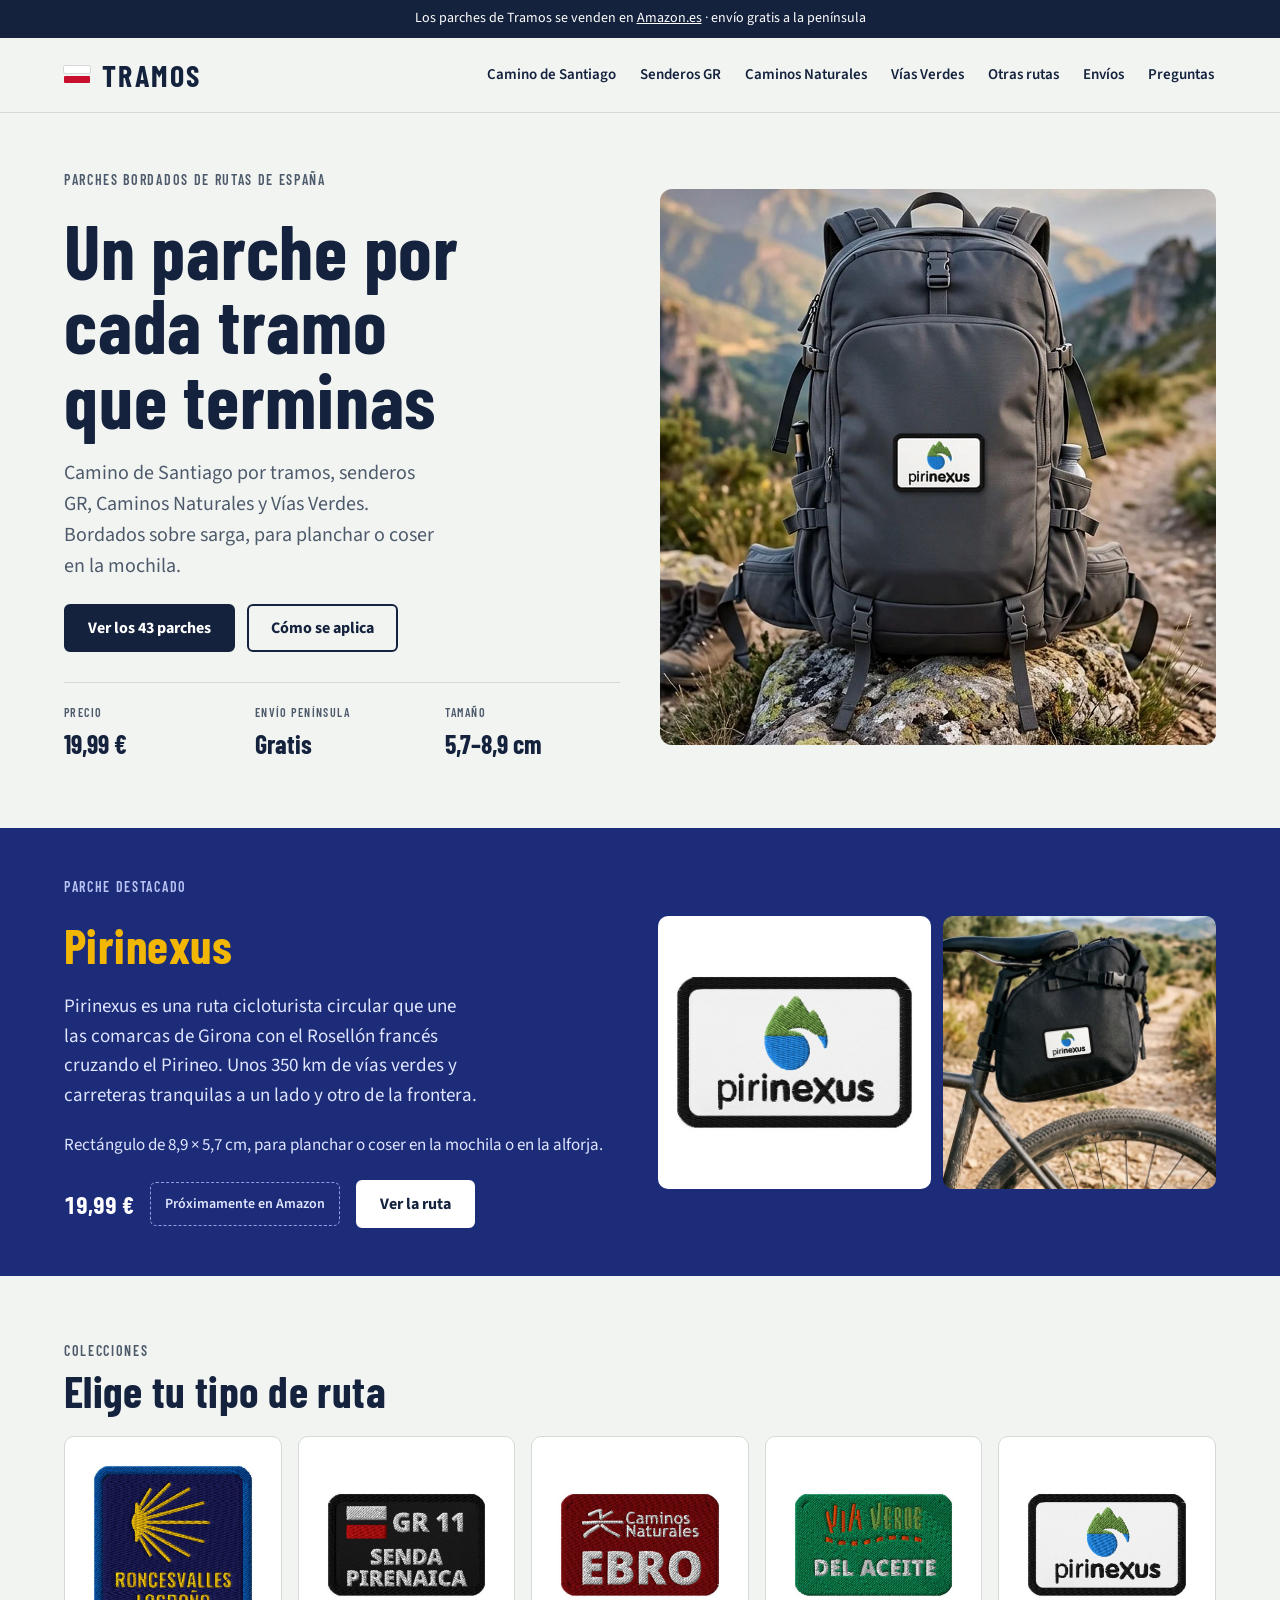
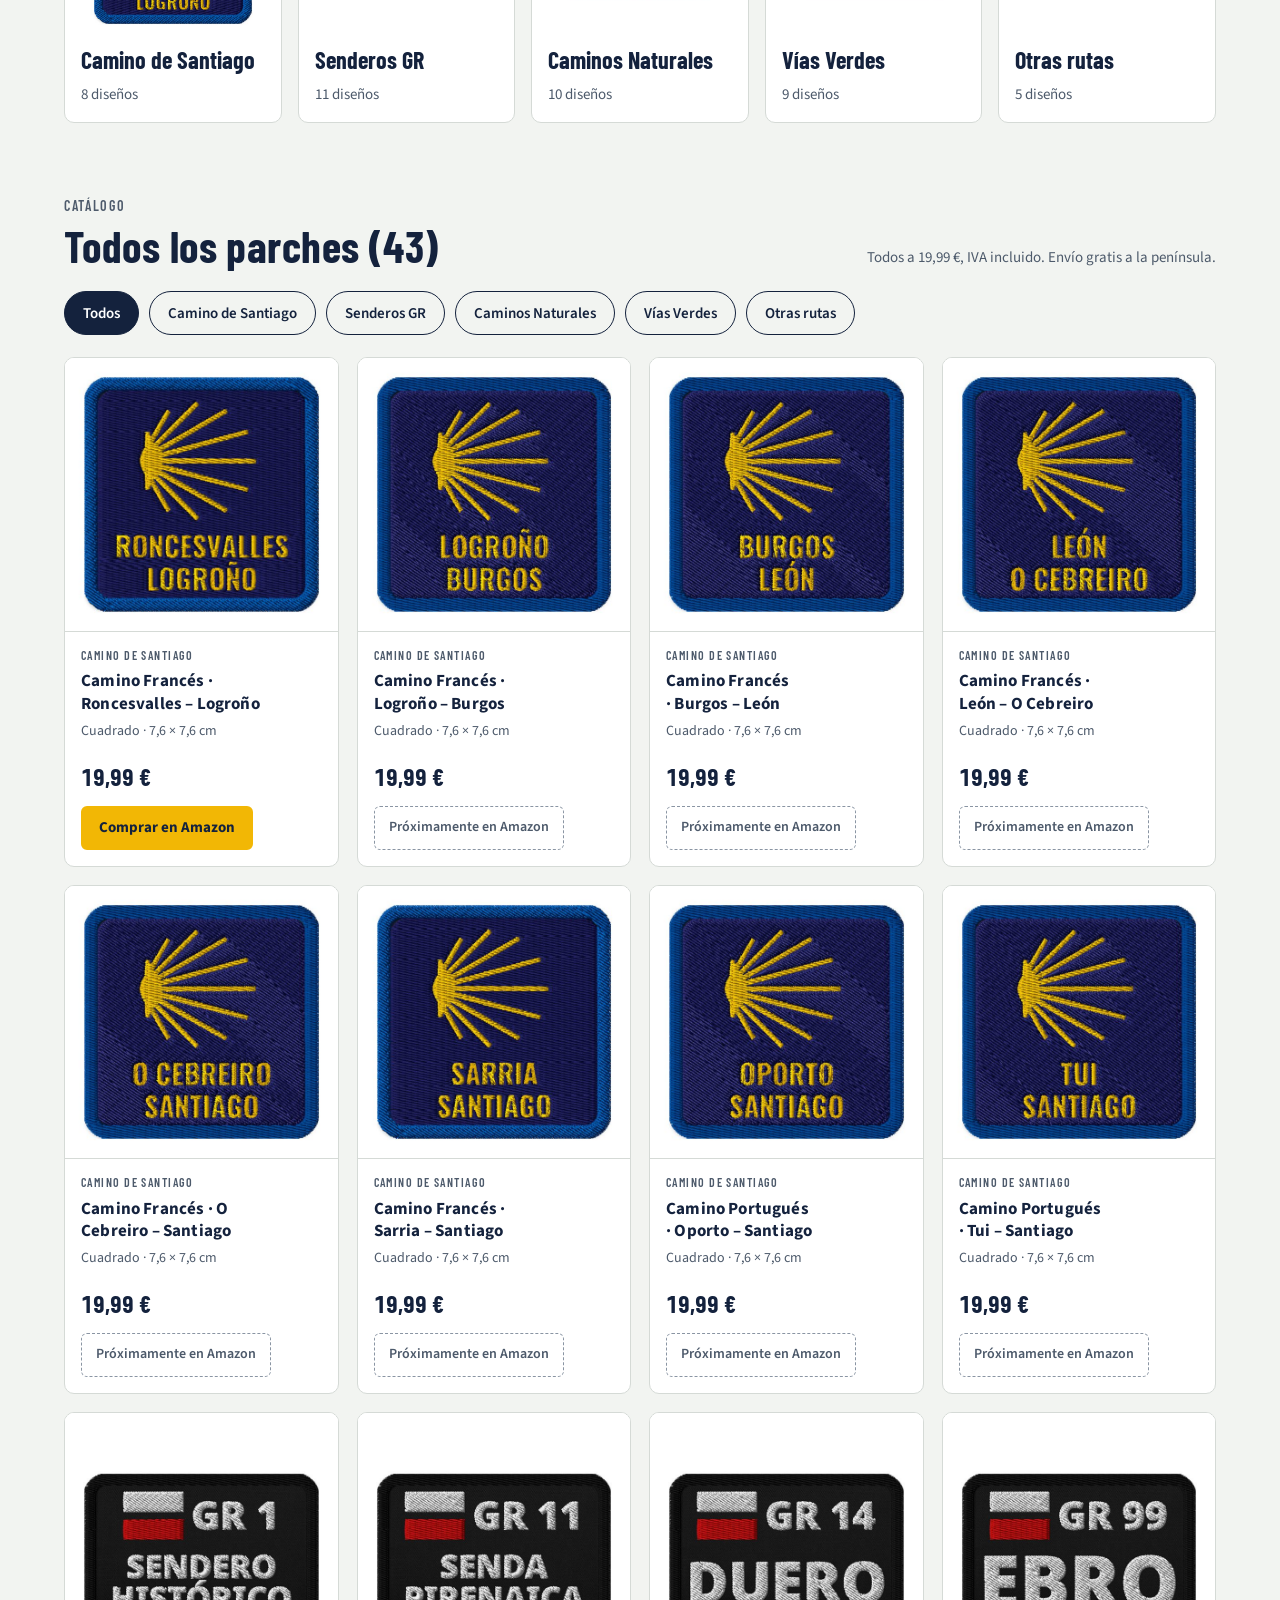
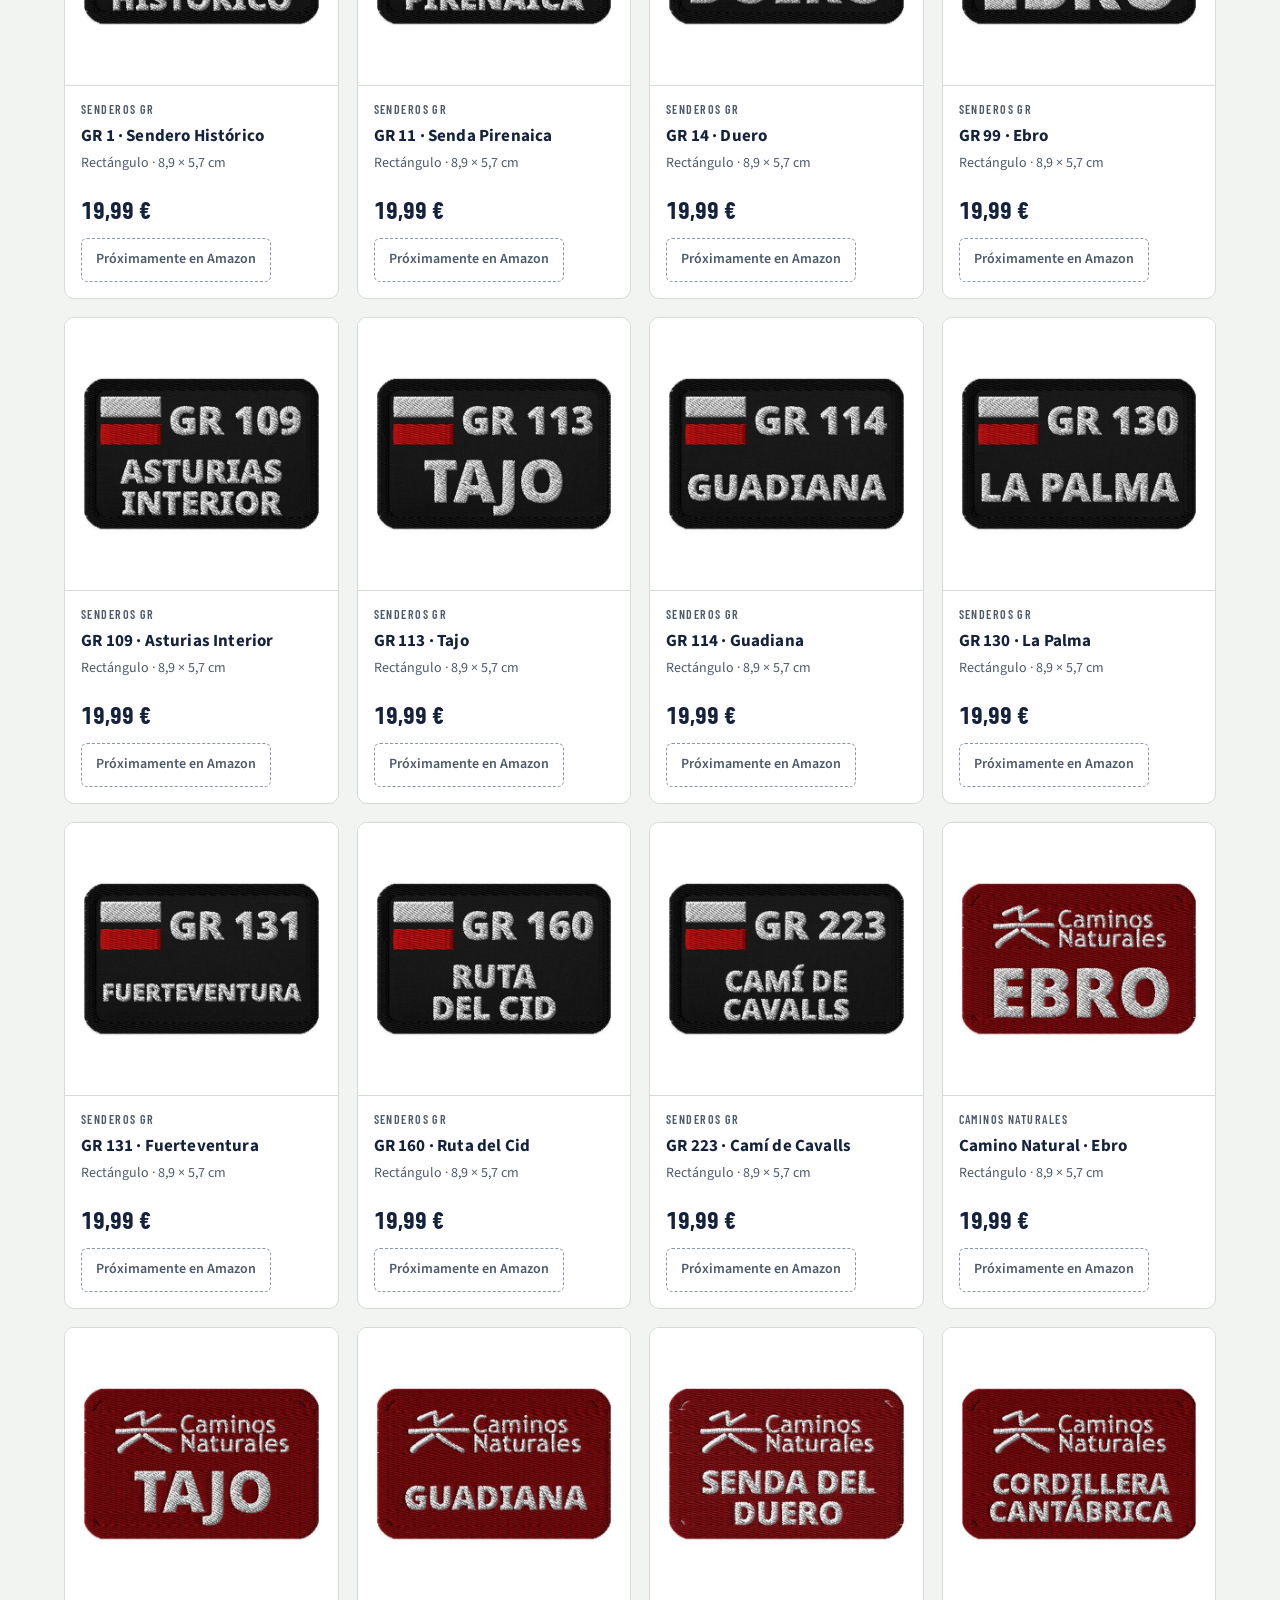
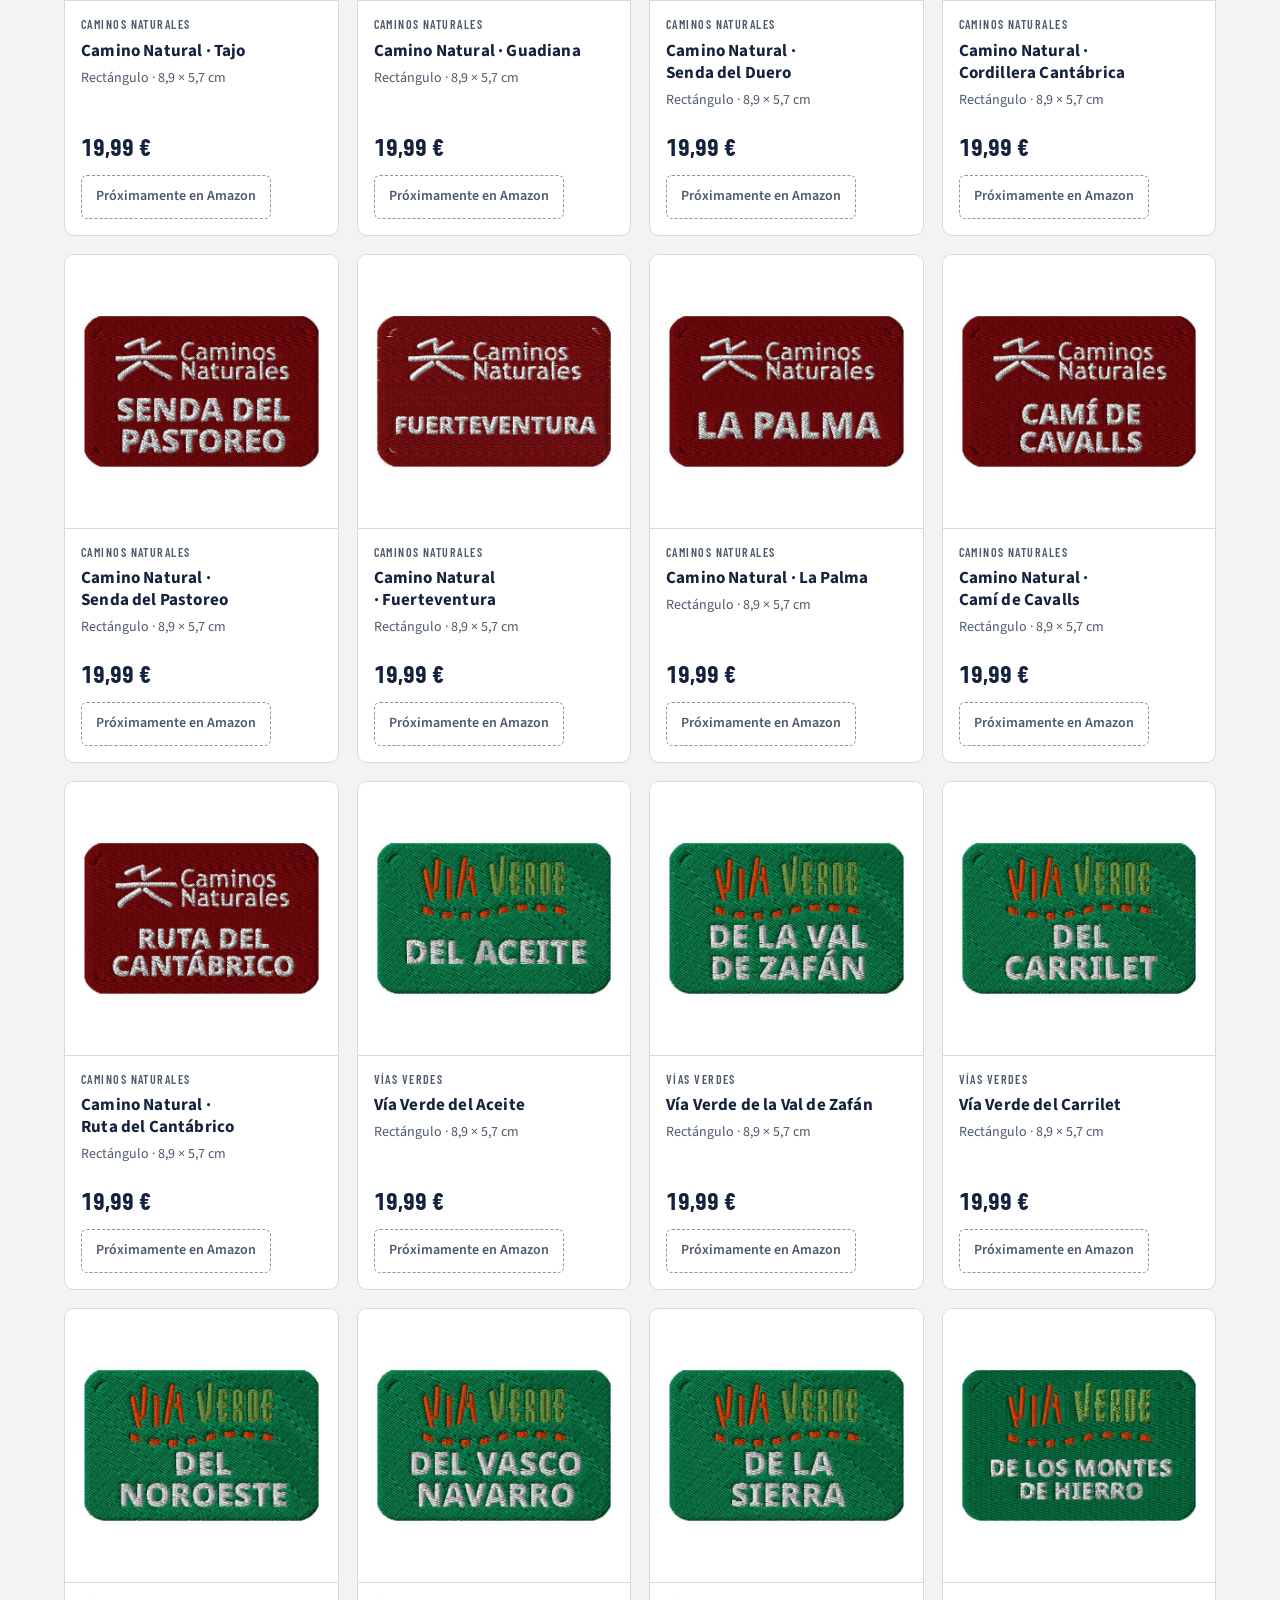
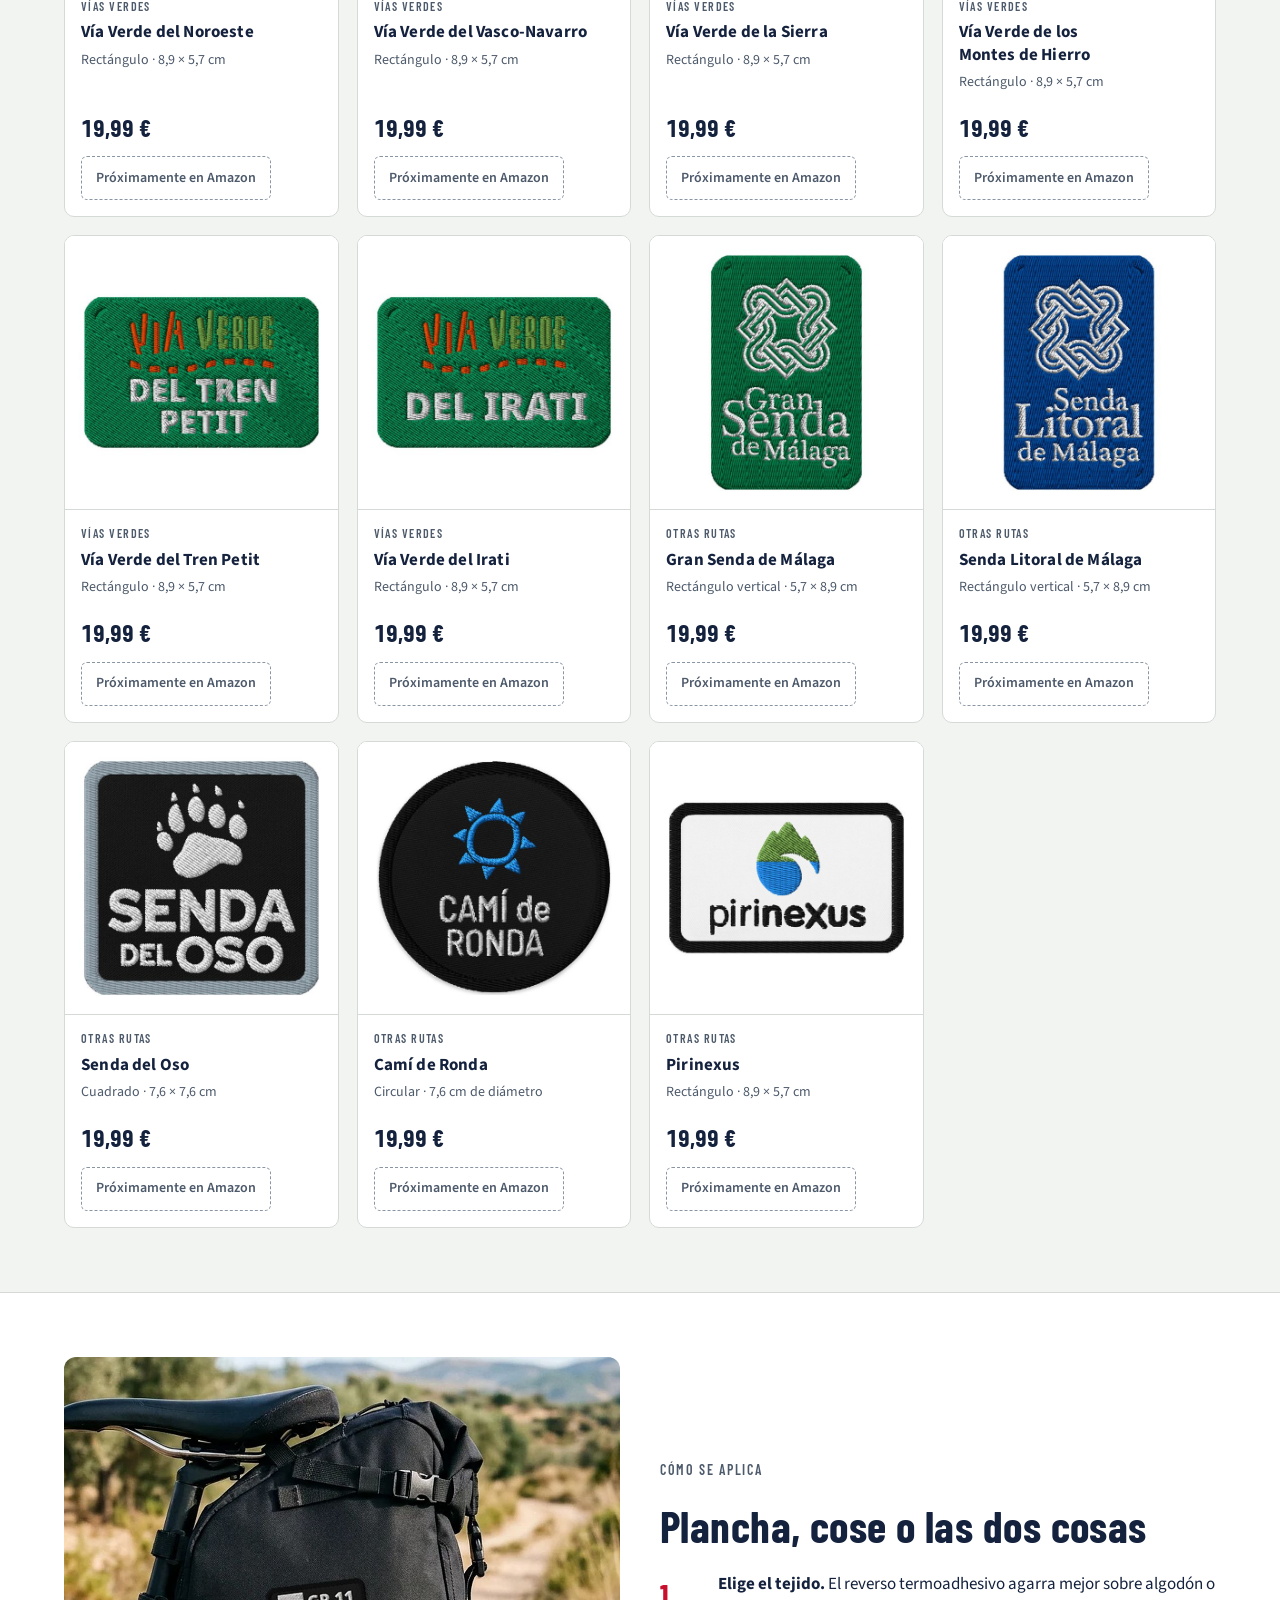
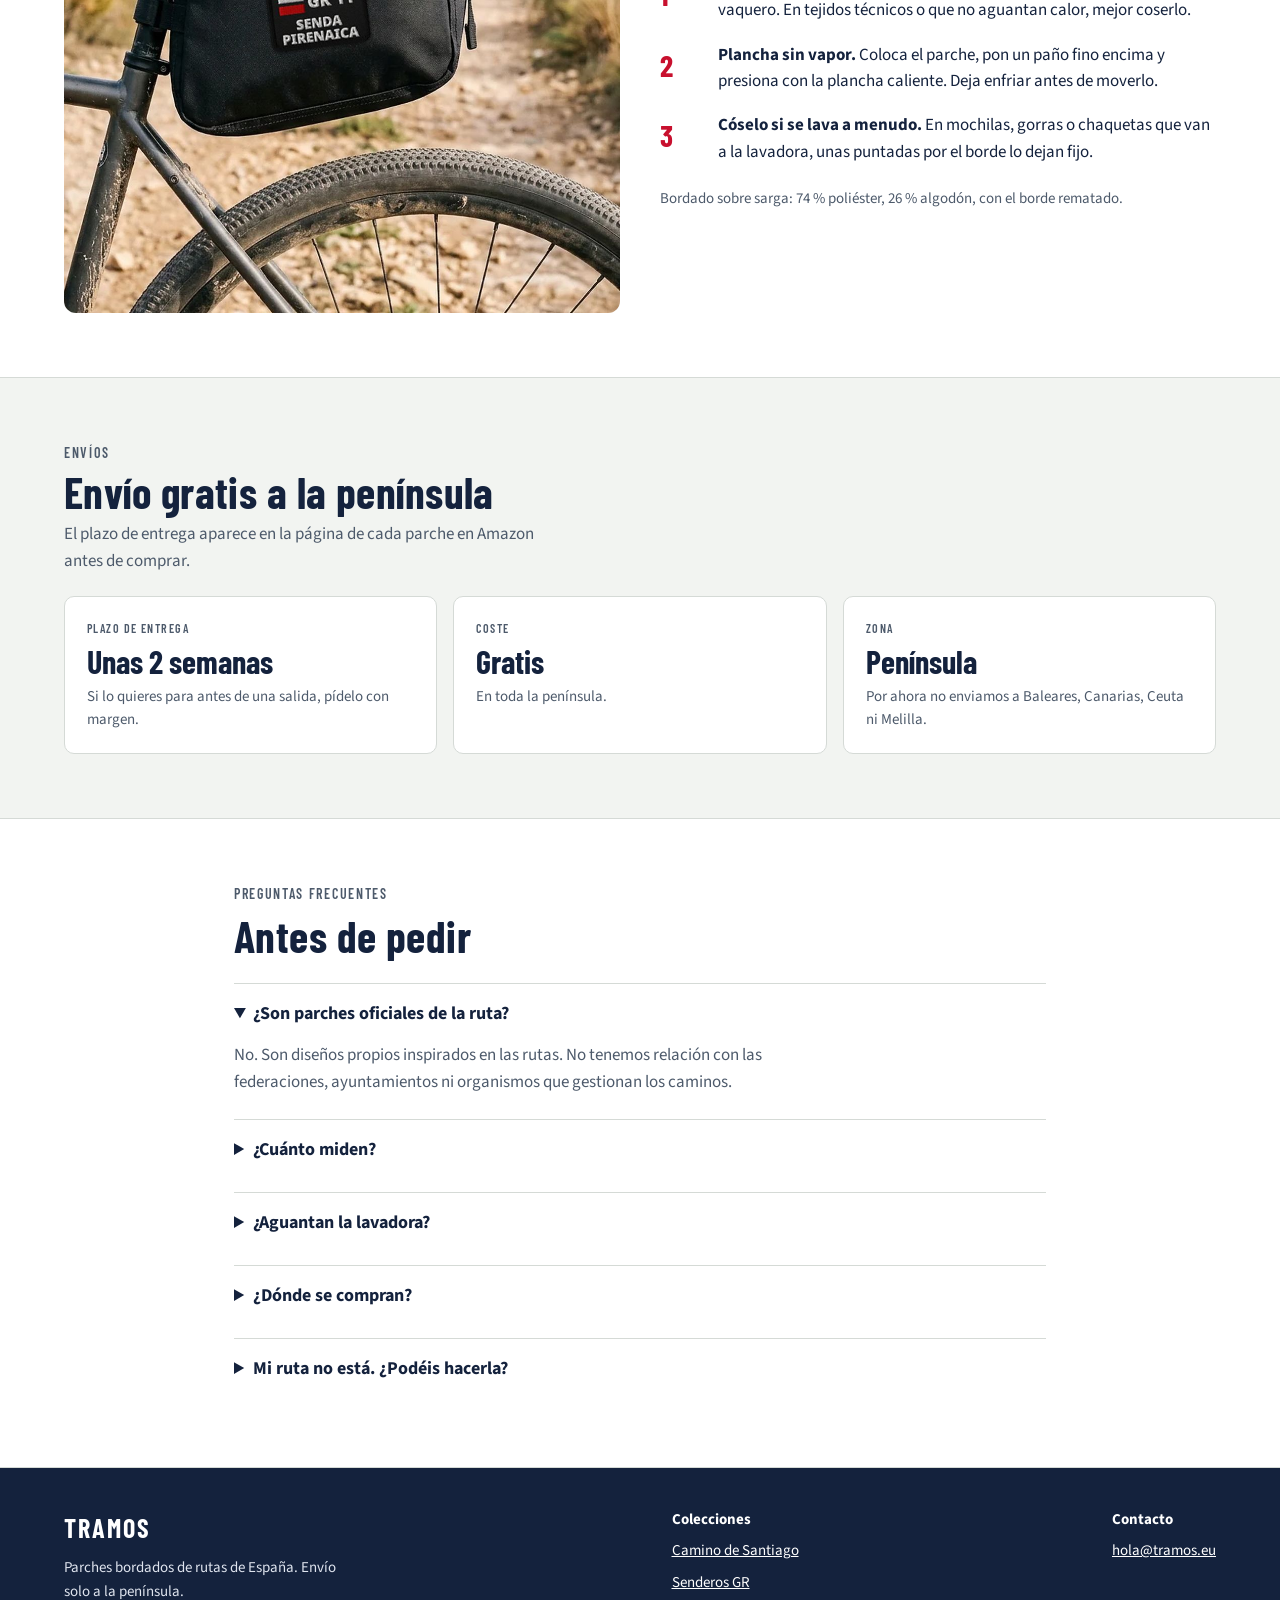
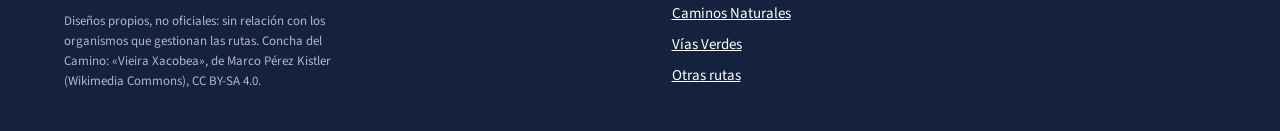
==== index.html @ b75899b2 "Web estática de Tramos: portada y 5 colecciones Co-Authored-By: Claude Opus 5.5 <noreply@anthropic.c" ====
<!doctype html>
<html lang="es">
<head>
<meta charset="utf-8">
<meta name="viewport" content="width=device-width, initial-scale=1">
<title>Tramos · Parches bordados de rutas de España</title>
<meta name="description" content="Parches bordados del Camino de Santiago por tramos, senderos GR, Caminos Naturales y Vías Verdes. 19,99 €, envío gratis a la península.">
<script>(function(){var p=location.pathname;if(!/\/$/.test(p)&&!/\.[a-z0-9]+$/i.test(p)){location.replace(p+'/'+location.search+location.hash)}})();</script>
<link rel="icon" href="assets/img/favicon.svg" type="image/svg+xml">
<link rel="preconnect" href="https://fonts.googleapis.com"><link rel="preconnect" href="https://fonts.gstatic.com" crossorigin><link href="https://fonts.googleapis.com/css2?family=Barlow+Condensed:wght@500;600;700&amp;family=Source+Sans+3:wght@400;600;700&amp;display=swap" rel="stylesheet">
<link rel="stylesheet" href="assets/css/style.css">
</head>
<body>
<div class="topbar">Los parches de Tramos se venden en <a href="https://www.amazon.es/">Amazon.es</a> · envío gratis a la península</div>
<header class="site-header"><div class="wrap">
  <a class="logo" href="index.html"><span class="stripe" aria-hidden="true"><span class="w"></span><span class="r"></span></span><b>TRAMOS</b></a>
  <nav class="nav" aria-label="Principal">
    <a class="navlink" href="camino-de-santiago.html">Camino de Santiago</a>
    <a class="navlink" href="senderos-gr.html">Senderos GR</a>
    <a class="navlink" href="caminos-naturales.html">Caminos Naturales</a>
    <a class="navlink" href="vias-verdes.html">Vías Verdes</a>
    <a class="navlink" href="otras-rutas.html">Otras rutas</a>
    <a class="navlink" href="index.html#envios">Envíos</a>
    <a class="navlink" href="index.html#faq">Preguntas</a>
  </nav>
</div></header>
<main id="top">
<section class="wrap hero">
  <div class="stack">
    <span class="eyebrow">Parches bordados de rutas de España</span>
    <h1 class="h-xl">Un parche por cada tramo que terminas</h1>
    <p class="lead">Camino de Santiago por tramos, senderos GR, Caminos Naturales y Vías Verdes. Bordados sobre sarga, para planchar o coser en la mochila.</p>
    <div class="row"><a class="btn btn-solid" href="#parches">Ver los 43 parches</a><a class="btn btn-ghost" href="#como">Cómo se aplica</a></div>
    <dl class="facts">
      <div><dt class="eyebrow">Precio</dt><dd>19,99 €</dd></div>
      <div><dt class="eyebrow">Envío península</dt><dd>Gratis</dd></div>
      <div><dt class="eyebrow">Tamaño</dt><dd>5,7–8,9 cm</dd></div>
    </dl>
  </div>
  <img src="assets/img/hero-pirinexus.jpg" alt="Mochila en un sendero de montaña con el parche de Pirinexus" width="1100" height="1100">
</section>

<section class="band" id="destacado"><div class="wrap featured">
  <div class="stack">
    <span class="eyebrow" style="color:#b9c4f5">Parche destacado</span>
    <h2 style="font-size:48px">Pirinexus</h2>
    <p style="font-size:19px;max-width:46ch">Pirinexus es una ruta cicloturista circular que une las comarcas de Girona con el Rosellón francés cruzando el Pirineo. Unos 350 km de vías verdes y carreteras tranquilas a un lado y otro de la frontera.</p>
    <p>Rectángulo de 8,9 × 5,7 cm, para planchar o coser en la mochila o en la alforja.</p>
    <div class="row" style="align-items:center;gap:16px"><span class="price" style="color:#fff">19,99 €</span><span class="buyslot" data-sku="TRM-PIRX" data-style="light"><span class="soon" style="color:#dfe5ff;border-color:#8ea0e0">Próximamente en Amazon</span></span><a class="btn btn-light" href="otras-rutas.html#trm-pirx">Ver la ruta</a></div>
  </div>
  <div class="imgs">
    <img src="assets/img/trm-pirx.jpg" alt="Parche bordado Pirinexus" width="600" height="600">
    <img src="assets/img/pirinexus-alforja.jpg" alt="Parche de Pirinexus en una alforja de bicicleta" loading="lazy" width="1100" height="1100">
  </div>
</div></section>

<section id="colecciones" class="wrap section stack" style="padding-bottom:24px">
  <div class="stack" style="gap:6px"><span class="eyebrow">Colecciones</span><h2 class="h-l">Elige tu tipo de ruta</h2></div>
  <div class="grid-coll">
    <a class="coll" href="camino-de-santiago.html"><img src="assets/img/trm-cf1.jpg" alt="Parche Camino Francés Roncesvalles – Logroño" loading="lazy" width="600" height="600"><strong>Camino de Santiago</strong><span class="muted" style="font-size:15px">8 diseños</span></a>
    <a class="coll" href="senderos-gr.html"><img src="assets/img/trm-gr11.jpg" alt="Parche GR 11 Senda Pirenaica" loading="lazy" width="600" height="600"><strong>Senderos GR</strong><span class="muted" style="font-size:15px">11 diseños</span></a>
    <a class="coll" href="caminos-naturales.html"><img src="assets/img/trm-cn01.jpg" alt="Parche Camino Natural del Ebro" loading="lazy" width="600" height="600"><strong>Caminos Naturales</strong><span class="muted" style="font-size:15px">10 diseños</span></a>
    <a class="coll" href="vias-verdes.html"><img src="assets/img/trm-vv01.jpg" alt="Parche Vía Verde del Aceite" loading="lazy" width="600" height="600"><strong>Vías Verdes</strong><span class="muted" style="font-size:15px">9 diseños</span></a>
    <a class="coll" href="otras-rutas.html"><img src="assets/img/trm-pirx.jpg" alt="Parche Pirinexus" loading="lazy" width="600" height="600"><strong>Otras rutas</strong><span class="muted" style="font-size:15px">5 diseños</span></a>
  </div>
</section>

<section id="parches" class="wrap section stack" style="padding-top:48px">
  <div class="row" style="justify-content:space-between;align-items:end;gap:16px">
    <div class="stack" style="gap:6px"><span class="eyebrow">Catálogo</span><h2 class="h-l" id="cat-heading">Todos los parches (43)</h2></div>
    <p class="muted" style="font-size:15px">Todos a 19,99 €, IVA incluido. Envío gratis a la península.</p>
  </div>
  <div class="chips" role="group" aria-label="Filtrar por colección"><button type="button" class="chip is-on" data-filter="all" aria-pressed="true">Todos</button><button type="button" class="chip" data-filter="cs" aria-pressed="false">Camino de Santiago</button><button type="button" class="chip" data-filter="gr" aria-pressed="false">Senderos GR</button><button type="button" class="chip" data-filter="cn" aria-pressed="false">Caminos Naturales</button><button type="button" class="chip" data-filter="vv" aria-pressed="false">Vías Verdes</button><button type="button" class="chip" data-filter="ot" aria-pressed="false">Otras rutas</button></div>
  <div class="grid-p" id="grid">
      <article class="pcard" data-col="cs">
        <img class="pimg" src="assets/img/trm-cf1.jpg" alt="Parche bordado Camino Francés · Roncesvalles – Logroño" loading="lazy" width="600" height="600">
        <div class="pbody">
          <span class="eyebrow" style="font-size:12px">Camino de Santiago</span>
          <h3>Camino Francés · Roncesvalles – Logroño</h3>
          <span class="meta">Cuadrado · 7,6 × 7,6 cm</span>
          <div class="pfoot"><span class="price">19,99 €</span><span class="buyslot" data-sku="TRM-CF1"><span class="soon">Próximamente en Amazon</span></span></div>
        </div>
      </article>
      <article class="pcard" data-col="cs">
        <img class="pimg" src="assets/img/trm-cf2.jpg" alt="Parche bordado Camino Francés · Logroño – Burgos" loading="lazy" width="600" height="600">
        <div class="pbody">
          <span class="eyebrow" style="font-size:12px">Camino de Santiago</span>
          <h3>Camino Francés · Logroño – Burgos</h3>
          <span class="meta">Cuadrado · 7,6 × 7,6 cm</span>
          <div class="pfoot"><span class="price">19,99 €</span><span class="buyslot" data-sku="TRM-CF2"><span class="soon">Próximamente en Amazon</span></span></div>
        </div>
      </article>
      <article class="pcard" data-col="cs">
        <img class="pimg" src="assets/img/trm-cf3.jpg" alt="Parche bordado Camino Francés · Burgos – León" loading="lazy" width="600" height="600">
        <div class="pbody">
          <span class="eyebrow" style="font-size:12px">Camino de Santiago</span>
          <h3>Camino Francés · Burgos – León</h3>
          <span class="meta">Cuadrado · 7,6 × 7,6 cm</span>
          <div class="pfoot"><span class="price">19,99 €</span><span class="buyslot" data-sku="TRM-CF3"><span class="soon">Próximamente en Amazon</span></span></div>
        </div>
      </article>
      <article class="pcard" data-col="cs">
        <img class="pimg" src="assets/img/trm-cf4.jpg" alt="Parche bordado Camino Francés · León – O Cebreiro" loading="lazy" width="600" height="600">
        <div class="pbody">
          <span class="eyebrow" style="font-size:12px">Camino de Santiago</span>
          <h3>Camino Francés · León – O Cebreiro</h3>
          <span class="meta">Cuadrado · 7,6 × 7,6 cm</span>
          <div class="pfoot"><span class="price">19,99 €</span><span class="buyslot" data-sku="TRM-CF4"><span class="soon">Próximamente en Amazon</span></span></div>
        </div>
      </article>
      <article class="pcard" data-col="cs">
        <img class="pimg" src="assets/img/trm-cf5.jpg" alt="Parche bordado Camino Francés · O Cebreiro – Santiago" loading="lazy" width="600" height="600">
        <div class="pbody">
          <span class="eyebrow" style="font-size:12px">Camino de Santiago</span>
          <h3>Camino Francés · O Cebreiro – Santiago</h3>
          <span class="meta">Cuadrado · 7,6 × 7,6 cm</span>
          <div class="pfoot"><span class="price">19,99 €</span><span class="buyslot" data-sku="TRM-CF5"><span class="soon">Próximamente en Amazon</span></span></div>
        </div>
      </article>
      <article class="pcard" data-col="cs">
        <img class="pimg" src="assets/img/trm-cfsar.jpg" alt="Parche bordado Camino Francés · Sarria – Santiago" loading="lazy" width="600" height="600">
        <div class="pbody">
          <span class="eyebrow" style="font-size:12px">Camino de Santiago</span>
          <h3>Camino Francés · Sarria – Santiago</h3>
          <span class="meta">Cuadrado · 7,6 × 7,6 cm</span>
          <div class="pfoot"><span class="price">19,99 €</span><span class="buyslot" data-sku="TRM-CFSAR"><span class="soon">Próximamente en Amazon</span></span></div>
        </div>
      </article>
      <article class="pcard" data-col="cs">
        <img class="pimg" src="assets/img/trm-cpopo.jpg" alt="Parche bordado Camino Portugués · Oporto – Santiago" loading="lazy" width="600" height="600">
        <div class="pbody">
          <span class="eyebrow" style="font-size:12px">Camino de Santiago</span>
          <h3>Camino Portugués · Oporto – Santiago</h3>
          <span class="meta">Cuadrado · 7,6 × 7,6 cm</span>
          <div class="pfoot"><span class="price">19,99 €</span><span class="buyslot" data-sku="TRM-CPOPO"><span class="soon">Próximamente en Amazon</span></span></div>
        </div>
      </article>
      <article class="pcard" data-col="cs">
        <img class="pimg" src="assets/img/trm-cptui.jpg" alt="Parche bordado Camino Portugués · Tui – Santiago" loading="lazy" width="600" height="600">
        <div class="pbody">
          <span class="eyebrow" style="font-size:12px">Camino de Santiago</span>
          <h3>Camino Portugués · Tui – Santiago</h3>
          <span class="meta">Cuadrado · 7,6 × 7,6 cm</span>
          <div class="pfoot"><span class="price">19,99 €</span><span class="buyslot" data-sku="TRM-CPTUI"><span class="soon">Próximamente en Amazon</span></span></div>
        </div>
      </article>
      <article class="pcard" data-col="gr">
        <img class="pimg" src="assets/img/trm-gr1.jpg" alt="Parche bordado GR 1 · Sendero Histórico" loading="lazy" width="600" height="600">
        <div class="pbody">
          <span class="eyebrow" style="font-size:12px">Senderos GR</span>
          <h3>GR 1 · Sendero Histórico</h3>
          <span class="meta">Rectángulo · 8,9 × 5,7 cm</span>
          <div class="pfoot"><span class="price">19,99 €</span><span class="buyslot" data-sku="TRM-GR1"><span class="soon">Próximamente en Amazon</span></span></div>
        </div>
      </article>
      <article class="pcard" data-col="gr">
        <img class="pimg" src="assets/img/trm-gr11.jpg" alt="Parche bordado GR 11 · Senda Pirenaica" loading="lazy" width="600" height="600">
        <div class="pbody">
          <span class="eyebrow" style="font-size:12px">Senderos GR</span>
          <h3>GR 11 · Senda Pirenaica</h3>
          <span class="meta">Rectángulo · 8,9 × 5,7 cm</span>
          <div class="pfoot"><span class="price">19,99 €</span><span class="buyslot" data-sku="TRM-GR11"><span class="soon">Próximamente en Amazon</span></span></div>
        </div>
      </article>
      <article class="pcard" data-col="gr">
        <img class="pimg" src="assets/img/trm-gr14.jpg" alt="Parche bordado GR 14 · Duero" loading="lazy" width="600" height="600">
        <div class="pbody">
          <span class="eyebrow" style="font-size:12px">Senderos GR</span>
          <h3>GR 14 · Duero</h3>
          <span class="meta">Rectángulo · 8,9 × 5,7 cm</span>
          <div class="pfoot"><span class="price">19,99 €</span><span class="buyslot" data-sku="TRM-GR14"><span class="soon">Próximamente en Amazon</span></span></div>
        </div>
      </article>
      <article class="pcard" data-col="gr">
        <img class="pimg" src="assets/img/trm-gr99.jpg" alt="Parche bordado GR 99 · Ebro" loading="lazy" width="600" height="600">
        <div class="pbody">
          <span class="eyebrow" style="font-size:12px">Senderos GR</span>
          <h3>GR 99 · Ebro</h3>
          <span class="meta">Rectángulo · 8,9 × 5,7 cm</span>
          <div class="pfoot"><span class="price">19,99 €</span><span class="buyslot" data-sku="TRM-GR99"><span class="soon">Próximamente en Amazon</span></span></div>
        </div>
      </article>
      <article class="pcard" data-col="gr">
        <img class="pimg" src="assets/img/trm-gr109.jpg" alt="Parche bordado GR 109 · Asturias Interior" loading="lazy" width="600" height="600">
        <div class="pbody">
          <span class="eyebrow" style="font-size:12px">Senderos GR</span>
          <h3>GR 109 · Asturias Interior</h3>
          <span class="meta">Rectángulo · 8,9 × 5,7 cm</span>
          <div class="pfoot"><span class="price">19,99 €</span><span class="buyslot" data-sku="TRM-GR109"><span class="soon">Próximamente en Amazon</span></span></div>
        </div>
      </article>
      <article class="pcard" data-col="gr">
        <img class="pimg" src="assets/img/trm-gr113.jpg" alt="Parche bordado GR 113 · Tajo" loading="lazy" width="600" height="600">
        <div class="pbody">
          <span class="eyebrow" style="font-size:12px">Senderos GR</span>
          <h3>GR 113 · Tajo</h3>
          <span class="meta">Rectángulo · 8,9 × 5,7 cm</span>
          <div class="pfoot"><span class="price">19,99 €</span><span class="buyslot" data-sku="TRM-GR113"><span class="soon">Próximamente en Amazon</span></span></div>
        </div>
      </article>
      <article class="pcard" data-col="gr">
        <img class="pimg" src="assets/img/trm-gr114.jpg" alt="Parche bordado GR 114 · Guadiana" loading="lazy" width="600" height="600">
        <div class="pbody">
          <span class="eyebrow" style="font-size:12px">Senderos GR</span>
          <h3>GR 114 · Guadiana</h3>
          <span class="meta">Rectángulo · 8,9 × 5,7 cm</span>
          <div class="pfoot"><span class="price">19,99 €</span><span class="buyslot" data-sku="TRM-GR114"><span class="soon">Próximamente en Amazon</span></span></div>
        </div>
      </article>
      <article class="pcard" data-col="gr">
        <img class="pimg" src="assets/img/trm-gr130.jpg" alt="Parche bordado GR 130 · La Palma" loading="lazy" width="600" height="600">
        <div class="pbody">
          <span class="eyebrow" style="font-size:12px">Senderos GR</span>
          <h3>GR 130 · La Palma</h3>
          <span class="meta">Rectángulo · 8,9 × 5,7 cm</span>
          <div class="pfoot"><span class="price">19,99 €</span><span class="buyslot" data-sku="TRM-GR130"><span class="soon">Próximamente en Amazon</span></span></div>
        </div>
      </article>
      <article class="pcard" data-col="gr">
        <img class="pimg" src="assets/img/trm-gr131.jpg" alt="Parche bordado GR 131 · Fuerteventura" loading="lazy" width="600" height="600">
        <div class="pbody">
          <span class="eyebrow" style="font-size:12px">Senderos GR</span>
          <h3>GR 131 · Fuerteventura</h3>
          <span class="meta">Rectángulo · 8,9 × 5,7 cm</span>
          <div class="pfoot"><span class="price">19,99 €</span><span class="buyslot" data-sku="TRM-GR131"><span class="soon">Próximamente en Amazon</span></span></div>
        </div>
      </article>
      <article class="pcard" data-col="gr">
        <img class="pimg" src="assets/img/trm-gr160.jpg" alt="Parche bordado GR 160 · Ruta del Cid" loading="lazy" width="600" height="600">
        <div class="pbody">
          <span class="eyebrow" style="font-size:12px">Senderos GR</span>
          <h3>GR 160 · Ruta del Cid</h3>
          <span class="meta">Rectángulo · 8,9 × 5,7 cm</span>
          <div class="pfoot"><span class="price">19,99 €</span><span class="buyslot" data-sku="TRM-GR160"><span class="soon">Próximamente en Amazon</span></span></div>
        </div>
      </article>
      <article class="pcard" data-col="gr">
        <img class="pimg" src="assets/img/trm-gr223.jpg" alt="Parche bordado GR 223 · Camí de Cavalls" loading="lazy" width="600" height="600">
        <div class="pbody">
          <span class="eyebrow" style="font-size:12px">Senderos GR</span>
          <h3>GR 223 · Camí de Cavalls</h3>
          <span class="meta">Rectángulo · 8,9 × 5,7 cm</span>
          <div class="pfoot"><span class="price">19,99 €</span><span class="buyslot" data-sku="TRM-GR223"><span class="soon">Próximamente en Amazon</span></span></div>
        </div>
      </article>
      <article class="pcard" data-col="cn">
        <img class="pimg" src="assets/img/trm-cn01.jpg" alt="Parche bordado Camino Natural · Ebro" loading="lazy" width="600" height="600">
        <div class="pbody">
          <span class="eyebrow" style="font-size:12px">Caminos Naturales</span>
          <h3>Camino Natural · Ebro</h3>
          <span class="meta">Rectángulo · 8,9 × 5,7 cm</span>
          <div class="pfoot"><span class="price">19,99 €</span><span class="buyslot" data-sku="TRM-CN01"><span class="soon">Próximamente en Amazon</span></span></div>
        </div>
      </article>
      <article class="pcard" data-col="cn">
        <img class="pimg" src="assets/img/trm-cn02.jpg" alt="Parche bordado Camino Natural · Tajo" loading="lazy" width="600" height="600">
        <div class="pbody">
          <span class="eyebrow" style="font-size:12px">Caminos Naturales</span>
          <h3>Camino Natural · Tajo</h3>
          <span class="meta">Rectángulo · 8,9 × 5,7 cm</span>
          <div class="pfoot"><span class="price">19,99 €</span><span class="buyslot" data-sku="TRM-CN02"><span class="soon">Próximamente en Amazon</span></span></div>
        </div>
      </article>
      <article class="pcard" data-col="cn">
        <img class="pimg" src="assets/img/trm-cn03.jpg" alt="Parche bordado Camino Natural · Guadiana" loading="lazy" width="600" height="600">
        <div class="pbody">
          <span class="eyebrow" style="font-size:12px">Caminos Naturales</span>
          <h3>Camino Natural · Guadiana</h3>
          <span class="meta">Rectángulo · 8,9 × 5,7 cm</span>
          <div class="pfoot"><span class="price">19,99 €</span><span class="buyslot" data-sku="TRM-CN03"><span class="soon">Próximamente en Amazon</span></span></div>
        </div>
      </article>
      <article class="pcard" data-col="cn">
        <img class="pimg" src="assets/img/trm-cn04.jpg" alt="Parche bordado Camino Natural · Senda del Duero" loading="lazy" width="600" height="600">
        <div class="pbody">
          <span class="eyebrow" style="font-size:12px">Caminos Naturales</span>
          <h3>Camino Natural · Senda del Duero</h3>
          <span class="meta">Rectángulo · 8,9 × 5,7 cm</span>
          <div class="pfoot"><span class="price">19,99 €</span><span class="buyslot" data-sku="TRM-CN04"><span class="soon">Próximamente en Amazon</span></span></div>
        </div>
      </article>
      <article class="pcard" data-col="cn">
        <img class="pimg" src="assets/img/trm-cn05.jpg" alt="Parche bordado Camino Natural · Cordillera Cantábrica" loading="lazy" width="600" height="600">
        <div class="pbody">
          <span class="eyebrow" style="font-size:12px">Caminos Naturales</span>
          <h3>Camino Natural · Cordillera Cantábrica</h3>
          <span class="meta">Rectángulo · 8,9 × 5,7 cm</span>
          <div class="pfoot"><span class="price">19,99 €</span><span class="buyslot" data-sku="TRM-CN05"><span class="soon">Próximamente en Amazon</span></span></div>
        </div>
      </article>
      <article class="pcard" data-col="cn">
        <img class="pimg" src="assets/img/trm-cn06.jpg" alt="Parche bordado Camino Natural · Senda del Pastoreo" loading="lazy" width="600" height="600">
        <div class="pbody">
          <span class="eyebrow" style="font-size:12px">Caminos Naturales</span>
          <h3>Camino Natural · Senda del Pastoreo</h3>
          <span class="meta">Rectángulo · 8,9 × 5,7 cm</span>
          <div class="pfoot"><span class="price">19,99 €</span><span class="buyslot" data-sku="TRM-CN06"><span class="soon">Próximamente en Amazon</span></span></div>
        </div>
      </article>
      <article class="pcard" data-col="cn">
        <img class="pimg" src="assets/img/trm-cn07.jpg" alt="Parche bordado Camino Natural · Fuerteventura" loading="lazy" width="600" height="600">
        <div class="pbody">
          <span class="eyebrow" style="font-size:12px">Caminos Naturales</span>
          <h3>Camino Natural · Fuerteventura</h3>
          <span class="meta">Rectángulo · 8,9 × 5,7 cm</span>
          <div class="pfoot"><span class="price">19,99 €</span><span class="buyslot" data-sku="TRM-CN07"><span class="soon">Próximamente en Amazon</span></span></div>
        </div>
      </article>
      <article class="pcard" data-col="cn">
        <img class="pimg" src="assets/img/trm-cn08.jpg" alt="Parche bordado Camino Natural · La Palma" loading="lazy" width="600" height="600">
        <div class="pbody">
          <span class="eyebrow" style="font-size:12px">Caminos Naturales</span>
          <h3>Camino Natural · La Palma</h3>
          <span class="meta">Rectángulo · 8,9 × 5,7 cm</span>
          <div class="pfoot"><span class="price">19,99 €</span><span class="buyslot" data-sku="TRM-CN08"><span class="soon">Próximamente en Amazon</span></span></div>
        </div>
      </article>
      <article class="pcard" data-col="cn">
        <img class="pimg" src="assets/img/trm-cn09.jpg" alt="Parche bordado Camino Natural · Camí de Cavalls" loading="lazy" width="600" height="600">
        <div class="pbody">
          <span class="eyebrow" style="font-size:12px">Caminos Naturales</span>
          <h3>Camino Natural · Camí de Cavalls</h3>
          <span class="meta">Rectángulo · 8,9 × 5,7 cm</span>
          <div class="pfoot"><span class="price">19,99 €</span><span class="buyslot" data-sku="TRM-CN09"><span class="soon">Próximamente en Amazon</span></span></div>
        </div>
      </article>
      <article class="pcard" data-col="cn">
        <img class="pimg" src="assets/img/trm-cn10.jpg" alt="Parche bordado Camino Natural · Ruta del Cantábrico" loading="lazy" width="600" height="600">
        <div class="pbody">
          <span class="eyebrow" style="font-size:12px">Caminos Naturales</span>
          <h3>Camino Natural · Ruta del Cantábrico</h3>
          <span class="meta">Rectángulo · 8,9 × 5,7 cm</span>
          <div class="pfoot"><span class="price">19,99 €</span><span class="buyslot" data-sku="TRM-CN10"><span class="soon">Próximamente en Amazon</span></span></div>
        </div>
      </article>
      <article class="pcard" data-col="vv">
        <img class="pimg" src="assets/img/trm-vv01.jpg" alt="Parche bordado Vía Verde del Aceite" loading="lazy" width="600" height="600">
        <div class="pbody">
          <span class="eyebrow" style="font-size:12px">Vías Verdes</span>
          <h3>Vía Verde del Aceite</h3>
          <span class="meta">Rectángulo · 8,9 × 5,7 cm</span>
          <div class="pfoot"><span class="price">19,99 €</span><span class="buyslot" data-sku="TRM-VV01"><span class="soon">Próximamente en Amazon</span></span></div>
        </div>
      </article>
      <article class="pcard" data-col="vv">
        <img class="pimg" src="assets/img/trm-vv02.jpg" alt="Parche bordado Vía Verde de la Val de Zafán" loading="lazy" width="600" height="600">
        <div class="pbody">
          <span class="eyebrow" style="font-size:12px">Vías Verdes</span>
          <h3>Vía Verde de la Val de Zafán</h3>
          <span class="meta">Rectángulo · 8,9 × 5,7 cm</span>
          <div class="pfoot"><span class="price">19,99 €</span><span class="buyslot" data-sku="TRM-VV02"><span class="soon">Próximamente en Amazon</span></span></div>
        </div>
      </article>
      <article class="pcard" data-col="vv">
        <img class="pimg" src="assets/img/trm-vv03.jpg" alt="Parche bordado Vía Verde del Carrilet" loading="lazy" width="600" height="600">
        <div class="pbody">
          <span class="eyebrow" style="font-size:12px">Vías Verdes</span>
          <h3>Vía Verde del Carrilet</h3>
          <span class="meta">Rectángulo · 8,9 × 5,7 cm</span>
          <div class="pfoot"><span class="price">19,99 €</span><span class="buyslot" data-sku="TRM-VV03"><span class="soon">Próximamente en Amazon</span></span></div>
        </div>
      </article>
      <article class="pcard" data-col="vv">
        <img class="pimg" src="assets/img/trm-vv04.jpg" alt="Parche bordado Vía Verde del Noroeste" loading="lazy" width="600" height="600">
        <div class="pbody">
          <span class="eyebrow" style="font-size:12px">Vías Verdes</span>
          <h3>Vía Verde del Noroeste</h3>
          <span class="meta">Rectángulo · 8,9 × 5,7 cm</span>
          <div class="pfoot"><span class="price">19,99 €</span><span class="buyslot" data-sku="TRM-VV04"><span class="soon">Próximamente en Amazon</span></span></div>
        </div>
      </article>
      <article class="pcard" data-col="vv">
        <img class="pimg" src="assets/img/trm-vv05.jpg" alt="Parche bordado Vía Verde del Vasco-Navarro" loading="lazy" width="600" height="600">
        <div class="pbody">
          <span class="eyebrow" style="font-size:12px">Vías Verdes</span>
          <h3>Vía Verde del Vasco-Navarro</h3>
          <span class="meta">Rectángulo · 8,9 × 5,7 cm</span>
          <div class="pfoot"><span class="price">19,99 €</span><span class="buyslot" data-sku="TRM-VV05"><span class="soon">Próximamente en Amazon</span></span></div>
        </div>
      </article>
      <article class="pcard" data-col="vv">
        <img class="pimg" src="assets/img/trm-vv06.jpg" alt="Parche bordado Vía Verde de la Sierra" loading="lazy" width="600" height="600">
        <div class="pbody">
          <span class="eyebrow" style="font-size:12px">Vías Verdes</span>
          <h3>Vía Verde de la Sierra</h3>
          <span class="meta">Rectángulo · 8,9 × 5,7 cm</span>
          <div class="pfoot"><span class="price">19,99 €</span><span class="buyslot" data-sku="TRM-VV06"><span class="soon">Próximamente en Amazon</span></span></div>
        </div>
      </article>
      <article class="pcard" data-col="vv">
        <img class="pimg" src="assets/img/trm-vv07.jpg" alt="Parche bordado Vía Verde de los Montes de Hierro" loading="lazy" width="600" height="600">
        <div class="pbody">
          <span class="eyebrow" style="font-size:12px">Vías Verdes</span>
          <h3>Vía Verde de los Montes de Hierro</h3>
          <span class="meta">Rectángulo · 8,9 × 5,7 cm</span>
          <div class="pfoot"><span class="price">19,99 €</span><span class="buyslot" data-sku="TRM-VV07"><span class="soon">Próximamente en Amazon</span></span></div>
        </div>
      </article>
      <article class="pcard" data-col="vv">
        <img class="pimg" src="assets/img/trm-vv08.jpg" alt="Parche bordado Vía Verde del Tren Petit" loading="lazy" width="600" height="600">
        <div class="pbody">
          <span class="eyebrow" style="font-size:12px">Vías Verdes</span>
          <h3>Vía Verde del Tren Petit</h3>
          <span class="meta">Rectángulo · 8,9 × 5,7 cm</span>
          <div class="pfoot"><span class="price">19,99 €</span><span class="buyslot" data-sku="TRM-VV08"><span class="soon">Próximamente en Amazon</span></span></div>
        </div>
      </article>
      <article class="pcard" data-col="vv">
        <img class="pimg" src="assets/img/trm-vv09.jpg" alt="Parche bordado Vía Verde del Irati" loading="lazy" width="600" height="600">
        <div class="pbody">
          <span class="eyebrow" style="font-size:12px">Vías Verdes</span>
          <h3>Vía Verde del Irati</h3>
          <span class="meta">Rectángulo · 8,9 × 5,7 cm</span>
          <div class="pfoot"><span class="price">19,99 €</span><span class="buyslot" data-sku="TRM-VV09"><span class="soon">Próximamente en Amazon</span></span></div>
        </div>
      </article>
      <article class="pcard" data-col="ot">
        <img class="pimg" src="assets/img/trm-gsmal.jpg" alt="Parche bordado Gran Senda de Málaga" loading="lazy" width="600" height="600">
        <div class="pbody">
          <span class="eyebrow" style="font-size:12px">Otras rutas</span>
          <h3>Gran Senda de Málaga</h3>
          <span class="meta">Rectángulo vertical · 5,7 × 8,9 cm</span>
          <div class="pfoot"><span class="price">19,99 €</span><span class="buyslot" data-sku="TRM-GSMAL"><span class="soon">Próximamente en Amazon</span></span></div>
        </div>
      </article>
      <article class="pcard" data-col="ot">
        <img class="pimg" src="assets/img/trm-slmal.jpg" alt="Parche bordado Senda Litoral de Málaga" loading="lazy" width="600" height="600">
        <div class="pbody">
          <span class="eyebrow" style="font-size:12px">Otras rutas</span>
          <h3>Senda Litoral de Málaga</h3>
          <span class="meta">Rectángulo vertical · 5,7 × 8,9 cm</span>
          <div class="pfoot"><span class="price">19,99 €</span><span class="buyslot" data-sku="TRM-SLMAL"><span class="soon">Próximamente en Amazon</span></span></div>
        </div>
      </article>
      <article class="pcard" data-col="ot">
        <img class="pimg" src="assets/img/trm-oso.jpg" alt="Parche bordado Senda del Oso" loading="lazy" width="600" height="600">
        <div class="pbody">
          <span class="eyebrow" style="font-size:12px">Otras rutas</span>
          <h3>Senda del Oso</h3>
          <span class="meta">Cuadrado · 7,6 × 7,6 cm</span>
          <div class="pfoot"><span class="price">19,99 €</span><span class="buyslot" data-sku="TRM-OSO"><span class="soon">Próximamente en Amazon</span></span></div>
        </div>
      </article>
      <article class="pcard" data-col="ot">
        <img class="pimg" src="assets/img/trm-ronda.jpg" alt="Parche bordado Camí de Ronda" loading="lazy" width="600" height="600">
        <div class="pbody">
          <span class="eyebrow" style="font-size:12px">Otras rutas</span>
          <h3>Camí de Ronda</h3>
          <span class="meta">Circular · 7,6 cm de diámetro</span>
          <div class="pfoot"><span class="price">19,99 €</span><span class="buyslot" data-sku="TRM-RONDA"><span class="soon">Próximamente en Amazon</span></span></div>
        </div>
      </article>
      <article class="pcard" data-col="ot">
        <img class="pimg" src="assets/img/trm-pirx.jpg" alt="Parche bordado Pirinexus" loading="lazy" width="600" height="600">
        <div class="pbody">
          <span class="eyebrow" style="font-size:12px">Otras rutas</span>
          <h3>Pirinexus</h3>
          <span class="meta">Rectángulo · 8,9 × 5,7 cm</span>
          <div class="pfoot"><span class="price">19,99 €</span><span class="buyslot" data-sku="TRM-PIRX"><span class="soon">Próximamente en Amazon</span></span></div>
        </div>
      </article>
  </div>
</section>

<section id="como" class="panel"><div class="wrap section hero" style="padding-top:64px;padding-bottom:64px">
  <img src="assets/img/como-se-aplica.jpg" alt="Parche GR 11 Senda Pirenaica en una alforja de bicicleta" loading="lazy" width="1100" height="1100">
  <div class="stack">
    <span class="eyebrow">Cómo se aplica</span>
    <h2 class="h-l">Plancha, cose o las dos cosas</h2>
    <ol class="steps">
      <li><span class="num">1</span><div><strong>Elige el tejido.</strong> El reverso termoadhesivo agarra mejor sobre algodón o vaquero. En tejidos técnicos o que no aguantan calor, mejor coserlo.</div></li>
      <li><span class="num">2</span><div><strong>Plancha sin vapor.</strong> Coloca el parche, pon un paño fino encima y presiona con la plancha caliente. Deja enfriar antes de moverlo.</div></li>
      <li><span class="num">3</span><div><strong>Cóselo si se lava a menudo.</strong> En mochilas, gorras o chaquetas que van a la lavadora, unas puntadas por el borde lo dejan fijo.</div></li>
    </ol>
    <p class="muted" style="font-size:15px">Bordado sobre sarga: 74 % poliéster, 26 % algodón, con el borde rematado.</p>
  </div>
</div></section>

<section id="envios" class="wrap section stack">
  <div class="stack" style="gap:6px"><span class="eyebrow">Envíos</span><h2 class="h-l">Envío gratis a la península</h2>
    <p class="muted" style="max-width:62ch">El plazo de entrega aparece en la página de cada parche en Amazon antes de comprar.</p></div>
  <div class="cards3">
    <div class="box"><span class="eyebrow" style="font-size:12px">Plazo de entrega</span><strong>Unas 2 semanas</strong><span class="muted" style="font-size:15px">Si lo quieres para antes de una salida, pídelo con margen.</span></div>
    <div class="box"><span class="eyebrow" style="font-size:12px">Coste</span><strong>Gratis</strong><span class="muted" style="font-size:15px">En toda la península.</span></div>
    <div class="box"><span class="eyebrow" style="font-size:12px">Zona</span><strong>Península</strong><span class="muted" style="font-size:15px">Por ahora no enviamos a Baleares, Canarias, Ceuta ni Melilla.</span></div>
  </div>
</section>

<section id="faq" class="panel"><div class="wrap section faq stack" style="gap:8px">
  <span class="eyebrow">Preguntas frecuentes</span>
  <h2 class="h-l" style="margin-bottom:16px">Antes de pedir</h2>
  <details open><summary>¿Son parches oficiales de la ruta?</summary><p>No. Son diseños propios inspirados en las rutas. No tenemos relación con las federaciones, ayuntamientos ni organismos que gestionan los caminos.</p></details>
  <details><summary>¿Cuánto miden?</summary><p>Los rectangulares miden 8,9 × 5,7 cm, los cuadrados 7,6 × 7,6 cm, los verticales de Málaga 5,7 × 8,9 cm y el del Camí de Ronda 7,6 cm de diámetro.</p></details>
  <details><summary>¿Aguantan la lavadora?</summary><p>Planchados aguantan el uso normal. Si la prenda o la mochila se lava a menudo, recomendamos coserlos además.</p></details>
  <details><summary>¿Dónde se compran?</summary><p>De momento, en Amazon.es. Cada parche tiene su enlace en esta página; la compra, el pago y las devoluciones se gestionan en Amazon.</p></details>
  <details><summary>Mi ruta no está. ¿Podéis hacerla?</summary><p>Escríbenos a <a href="mailto:hola@tramos.eu">hola@tramos.eu</a> con el nombre de la ruta y el tramo. Vamos ampliando el catálogo con lo que nos pedís.</p></details>
</div></section>
</main>
<footer class="site-footer"><div class="wrap">
  <div class="col"><span class="brand">TRAMOS</span><span>Parches bordados de rutas de España. Envío solo a la península.</span>
    <span class="small">Diseños propios, no oficiales: sin relación con los organismos que gestionan las rutas. Concha del Camino: «Vieira Xacobea», de Marco Pérez Kistler (Wikimedia Commons), CC BY-SA 4.0.</span></div>
  <nav class="col" aria-label="Colecciones"><span style="font-weight:700;color:#fff">Colecciones</span>
    <a href="camino-de-santiago.html">Camino de Santiago</a>
    <a href="senderos-gr.html">Senderos GR</a>
    <a href="caminos-naturales.html">Caminos Naturales</a>
    <a href="vias-verdes.html">Vías Verdes</a>
    <a href="otras-rutas.html">Otras rutas</a>
  </nav>
  <div class="col"><span style="font-weight:700;color:#fff">Contacto</span><a href="mailto:hola@tramos.eu">hola@tramos.eu</a></div>
</div></footer>
<script src="assets/js/products.js"></script>
<script src="assets/js/site.js"></script>
</body>
</html>
---- assets/css/style.css ----
:root{
  --ink:#14223d;--paper:#f2f4f1;--card:#ffffff;--muted:#4d5a6b;--line:#d5dad6;
  --shell:#f2b705;--gr:#c8102e;--moss:#2f5d46;--jac:#1d2c78;
  --display:"Barlow Condensed","Arial Narrow",system-ui,sans-serif;
  --body:"Source Sans 3",system-ui,-apple-system,"Segoe UI",sans-serif;
}
*{box-sizing:border-box}
html{scroll-behavior:smooth}
body{margin:0;background:var(--paper);color:var(--ink);font-family:var(--body);font-size:17px;line-height:1.55}
img{max-width:100%;height:auto;display:block}
a{color:var(--ink)}a:hover{color:var(--gr)}
h1,h2,h3{font-family:var(--display);text-wrap:balance;margin:0;letter-spacing:.01em;line-height:1.05}
p{margin:0}
a:focus-visible,button:focus-visible{outline:3px solid var(--shell);outline-offset:3px}
.wrap{max-width:1200px;margin:0 auto;padding:0 24px}
.topbar{background:var(--ink);color:#fff;font-size:14px;text-align:center;padding:8px 16px}
.topbar a{color:#fff}
.site-header{background:var(--paper);border-bottom:1px solid var(--line)}
.site-header .wrap{display:flex;flex-wrap:wrap;align-items:center;justify-content:space-between;gap:12px 32px;padding-top:14px;padding-bottom:14px}
.logo{display:flex;align-items:center;gap:12px;text-decoration:none}
.logo b{font-family:var(--display);font-weight:700;font-size:30px;letter-spacing:.08em}
.stripe{display:inline-flex;flex-direction:column;gap:3px}
.stripe span{display:block;width:26px;height:7px;border-radius:1px}
.stripe .w{background:#fff;outline:1px solid var(--line)}.stripe .r{background:var(--gr)}
.nav{display:flex;flex-wrap:wrap;gap:4px 20px}
.navlink{text-decoration:none;font-weight:600;font-size:15px;padding:10px 2px;min-height:44px;display:inline-flex;align-items:center}
.navlink[aria-current="page"]{box-shadow:inset 0 -3px 0 var(--gr)}
.btn{display:inline-flex;align-items:center;justify-content:center;min-height:48px;padding:0 22px;border-radius:6px;font-weight:700;text-decoration:none;font-size:16px;border:2px solid var(--ink);cursor:pointer;font-family:var(--body)}
.btn-solid{background:var(--ink);color:#fff}.btn-solid:hover{background:#0b1426;color:#fff}
.btn-ghost{background:transparent;color:var(--ink)}.btn-ghost:hover{background:var(--ink);color:#fff}
.btn-shell{background:var(--shell);border-color:var(--shell);color:var(--ink)}.btn-shell:hover{background:#ffc928;color:var(--ink)}
.btn-light{background:#fff;border-color:#fff;color:var(--ink)}.btn-light:hover{background:var(--shell);border-color:var(--shell);color:var(--ink)}
.eyebrow{font-family:var(--display);font-weight:600;text-transform:uppercase;letter-spacing:.12em;font-size:14px;color:var(--muted)}
.section{padding-top:64px;padding-bottom:64px}
.stack{display:flex;flex-direction:column;gap:22px}
.h-xl{font-size:clamp(44px,6vw,76px);line-height:.98;font-weight:700}
.h-l{font-size:44px}
.lead{font-size:20px;max-width:38ch;color:var(--muted)}
.muted{color:var(--muted)}
.hero{display:grid;grid-template-columns:repeat(auto-fit,minmax(min(100%,460px),1fr));gap:40px;align-items:center;padding-top:56px;padding-bottom:64px}
.hero img{width:100%;aspect-ratio:1/1;object-fit:cover;border-radius:12px}
.facts{display:grid;grid-template-columns:repeat(3,minmax(0,1fr));gap:16px;margin:8px 0 0;padding-top:20px;border-top:1px solid var(--line)}
.facts dt{font-size:12px}
.facts dd{margin:2px 0 0;font-family:var(--display);font-weight:700;font-size:26px}
.row{display:flex;flex-wrap:wrap;gap:12px}
.band{background:var(--jac);color:#fff}
.band .wrap{padding-top:48px;padding-bottom:48px}
.band h2{color:var(--shell)}
.band p{color:#dfe5ff}
.featured{display:grid;grid-template-columns:repeat(auto-fit,minmax(min(100%,380px),1fr));gap:36px;align-items:center}
.featured .imgs{display:grid;grid-template-columns:1fr 1fr;gap:12px}
.featured .imgs img{width:100%;aspect-ratio:1/1;object-fit:cover;border-radius:10px;background:#fff}
.tramos{list-style:none;margin:0;padding:0;display:grid;grid-template-columns:repeat(auto-fit,minmax(170px,1fr));gap:12px}
.tramos li{border-top:4px solid var(--shell);padding-top:10px}
.tramos .n{font-family:var(--display);font-size:14px;letter-spacing:.1em;color:#b9c4f5;text-transform:uppercase}
.tramos .km{display:block;color:#dfe5ff;font-size:15px}
.grid-coll{display:grid;grid-template-columns:repeat(auto-fit,minmax(190px,1fr));gap:16px}
.coll{display:flex;flex-direction:column;gap:10px;text-decoration:none;background:var(--card);border:1px solid var(--line);border-radius:10px;padding:16px;min-width:0}
.coll:hover{border-color:var(--ink);color:var(--ink)}
.coll img{width:100%;aspect-ratio:1/1;object-fit:contain;background:#fff;border-radius:6px}
.coll strong{font-family:var(--display);font-size:24px;line-height:1.1}
.chips{display:flex;flex-wrap:wrap;gap:10px}
.chip{min-height:44px;padding:0 18px;border-radius:999px;border:1.5px solid var(--ink);background:transparent;color:var(--ink);font:600 15px var(--body);cursor:pointer}
.chip:hover{background:#e3e7e3}
.chip.is-on{background:var(--ink);color:#fff}
.grid-p{display:grid;grid-template-columns:repeat(auto-fill,minmax(220px,1fr));gap:18px}
.pcard{display:flex;flex-direction:column;background:var(--card);border:1px solid var(--line);border-radius:10px;overflow:hidden;min-width:0}
.pcard[hidden]{display:none}
.pimg{width:100%;aspect-ratio:1/1;object-fit:contain;background:#fff;display:block}
.pbody{display:flex;flex-direction:column;gap:6px;padding:14px 16px 16px;border-top:1px solid var(--line);flex-grow:1}
.pbody h3{font-family:var(--body);font-size:17px;font-weight:700;line-height:1.3}
.pbody .meta{color:var(--muted);font-size:14px}
.pfoot{display:flex;flex-wrap:wrap;justify-content:space-between;align-items:center;gap:10px;margin-top:auto;padding-top:10px}
.price{font-family:var(--display);font-weight:700;font-size:24px;font-variant-numeric:tabular-nums}
.buy{min-height:44px;font-size:15px;padding:0 16px}
.soon{display:inline-flex;align-items:center;min-height:44px;padding:0 14px;border-radius:6px;border:1.5px dashed #8a95a3;color:var(--muted);font-weight:600;font-size:14px}
.routes{display:flex;flex-direction:column;gap:18px}
.route{display:grid;grid-template-columns:minmax(0,220px) minmax(0,1fr);gap:24px;background:var(--card);border:1px solid var(--line);border-radius:10px;padding:18px;align-items:start}
.route img{width:100%;aspect-ratio:1/1;object-fit:contain;background:#fff;border-radius:6px}
.route h3{font-size:30px}
.route .kv{display:flex;flex-wrap:wrap;gap:6px 18px;font-size:15px;color:var(--muted)}
.route .kv b{color:var(--ink)}
.route .stack{gap:10px}
@media (max-width:620px){.route{grid-template-columns:1fr}.route img{max-width:280px}}
.panel{background:var(--card);border-top:1px solid var(--line);border-bottom:1px solid var(--line)}
.steps{margin:0;padding:0;list-style:none;display:flex;flex-direction:column;gap:18px}
.steps li{display:grid;grid-template-columns:44px 1fr;gap:14px}
.steps .num{font-family:var(--display);font-weight:700;font-size:30px;color:var(--gr)}
.cards3{display:grid;grid-template-columns:repeat(auto-fit,minmax(220px,1fr));gap:16px}
.box{background:var(--card);border:1px solid var(--line);border-radius:10px;padding:22px;display:flex;flex-direction:column;gap:6px}
.box strong{font-family:var(--display);font-size:32px;line-height:1.1}
.faq{max-width:860px}
.faq details{border-top:1px solid var(--line);padding:16px 0}
.faq summary{font-weight:700;cursor:pointer;font-size:18px;min-height:32px}
.faq details p{margin:10px 0 0;max-width:68ch;color:var(--muted)}
.crumbs{font-size:14px;color:var(--muted);padding-top:20px}
.crumbs a{color:var(--muted)}
.site-footer{background:var(--ink);color:#dfe4ee}
.site-footer .wrap{padding-top:40px;padding-bottom:40px;display:flex;flex-wrap:wrap;justify-content:space-between;gap:24px}
.site-footer a{color:#fff}
.site-footer .col{display:flex;flex-direction:column;gap:8px;font-size:15px;max-width:42ch}
.site-footer .brand{font-family:var(--display);font-weight:700;font-size:26px;letter-spacing:.08em;color:#fff}
.site-footer .small{font-size:13px;color:#aeb8c8}
@media (prefers-reduced-motion:reduce){html{scroll-behavior:auto}*{transition:none!important}}
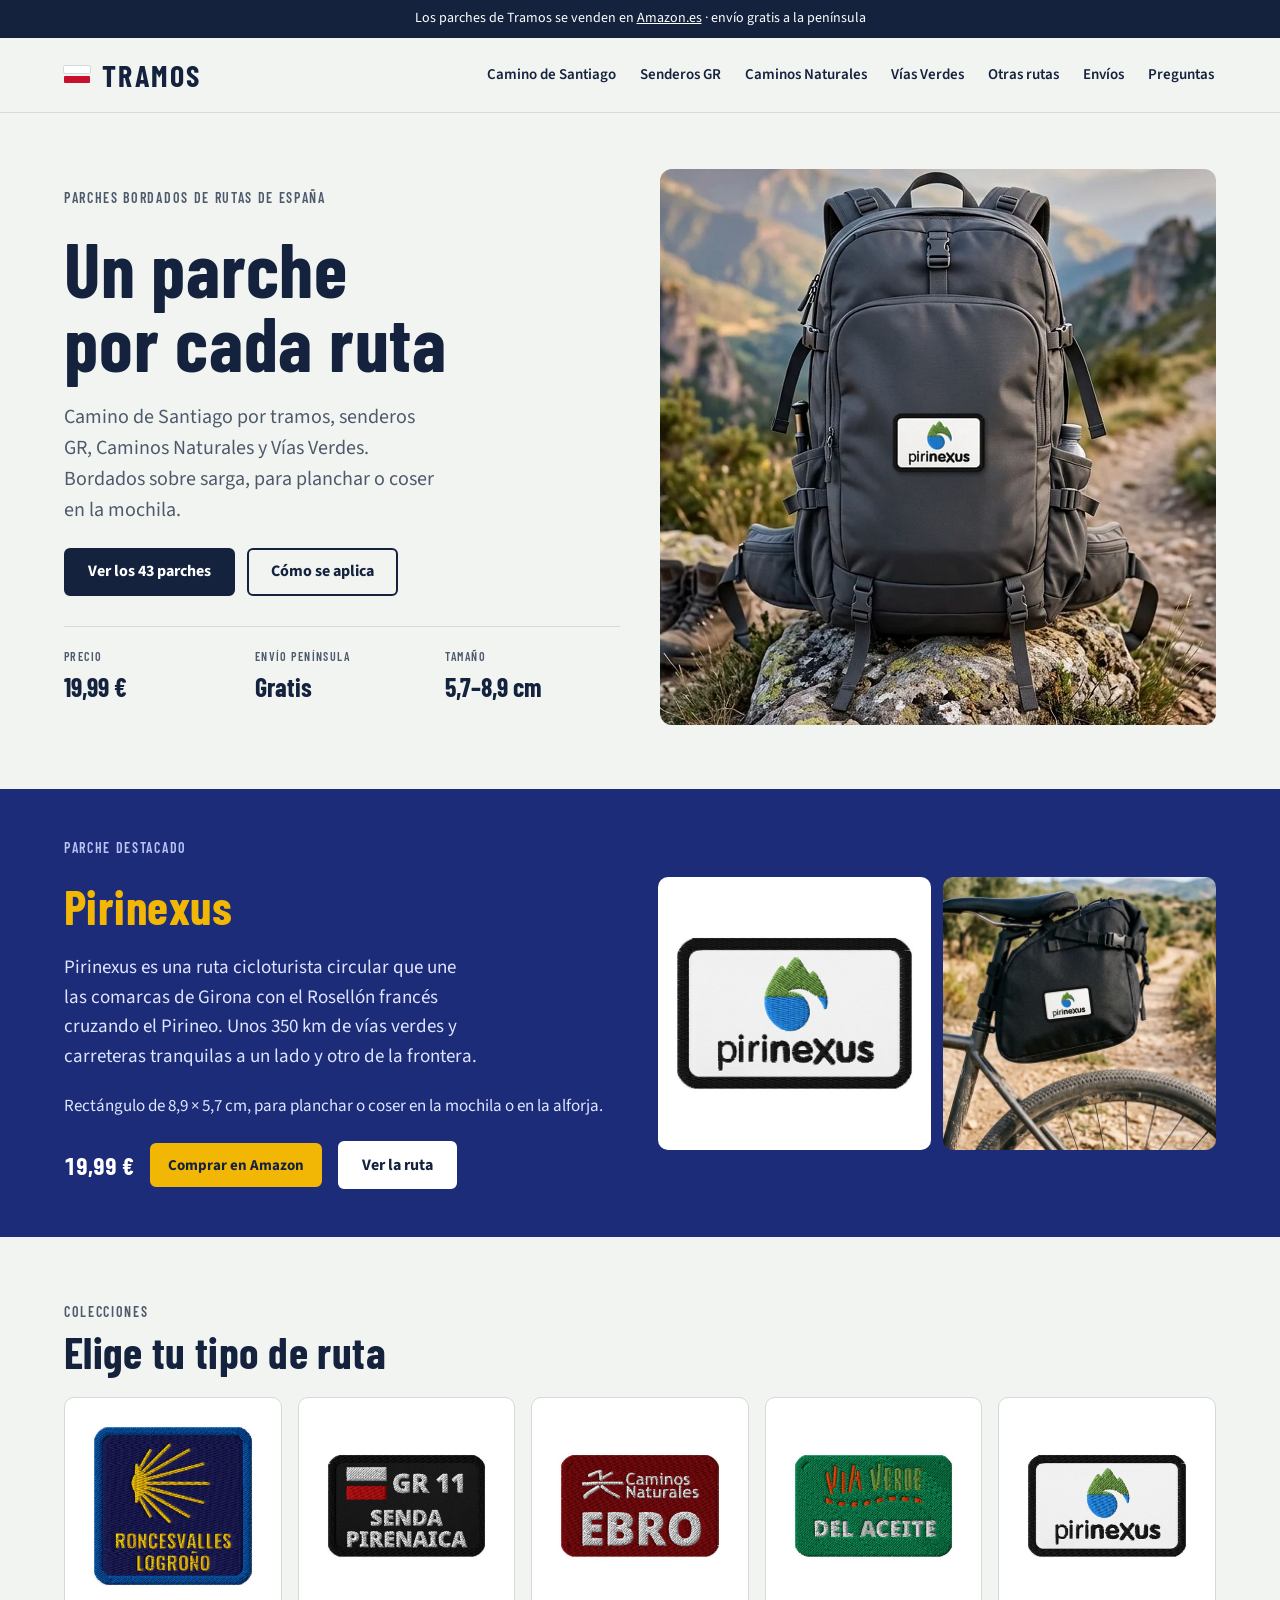
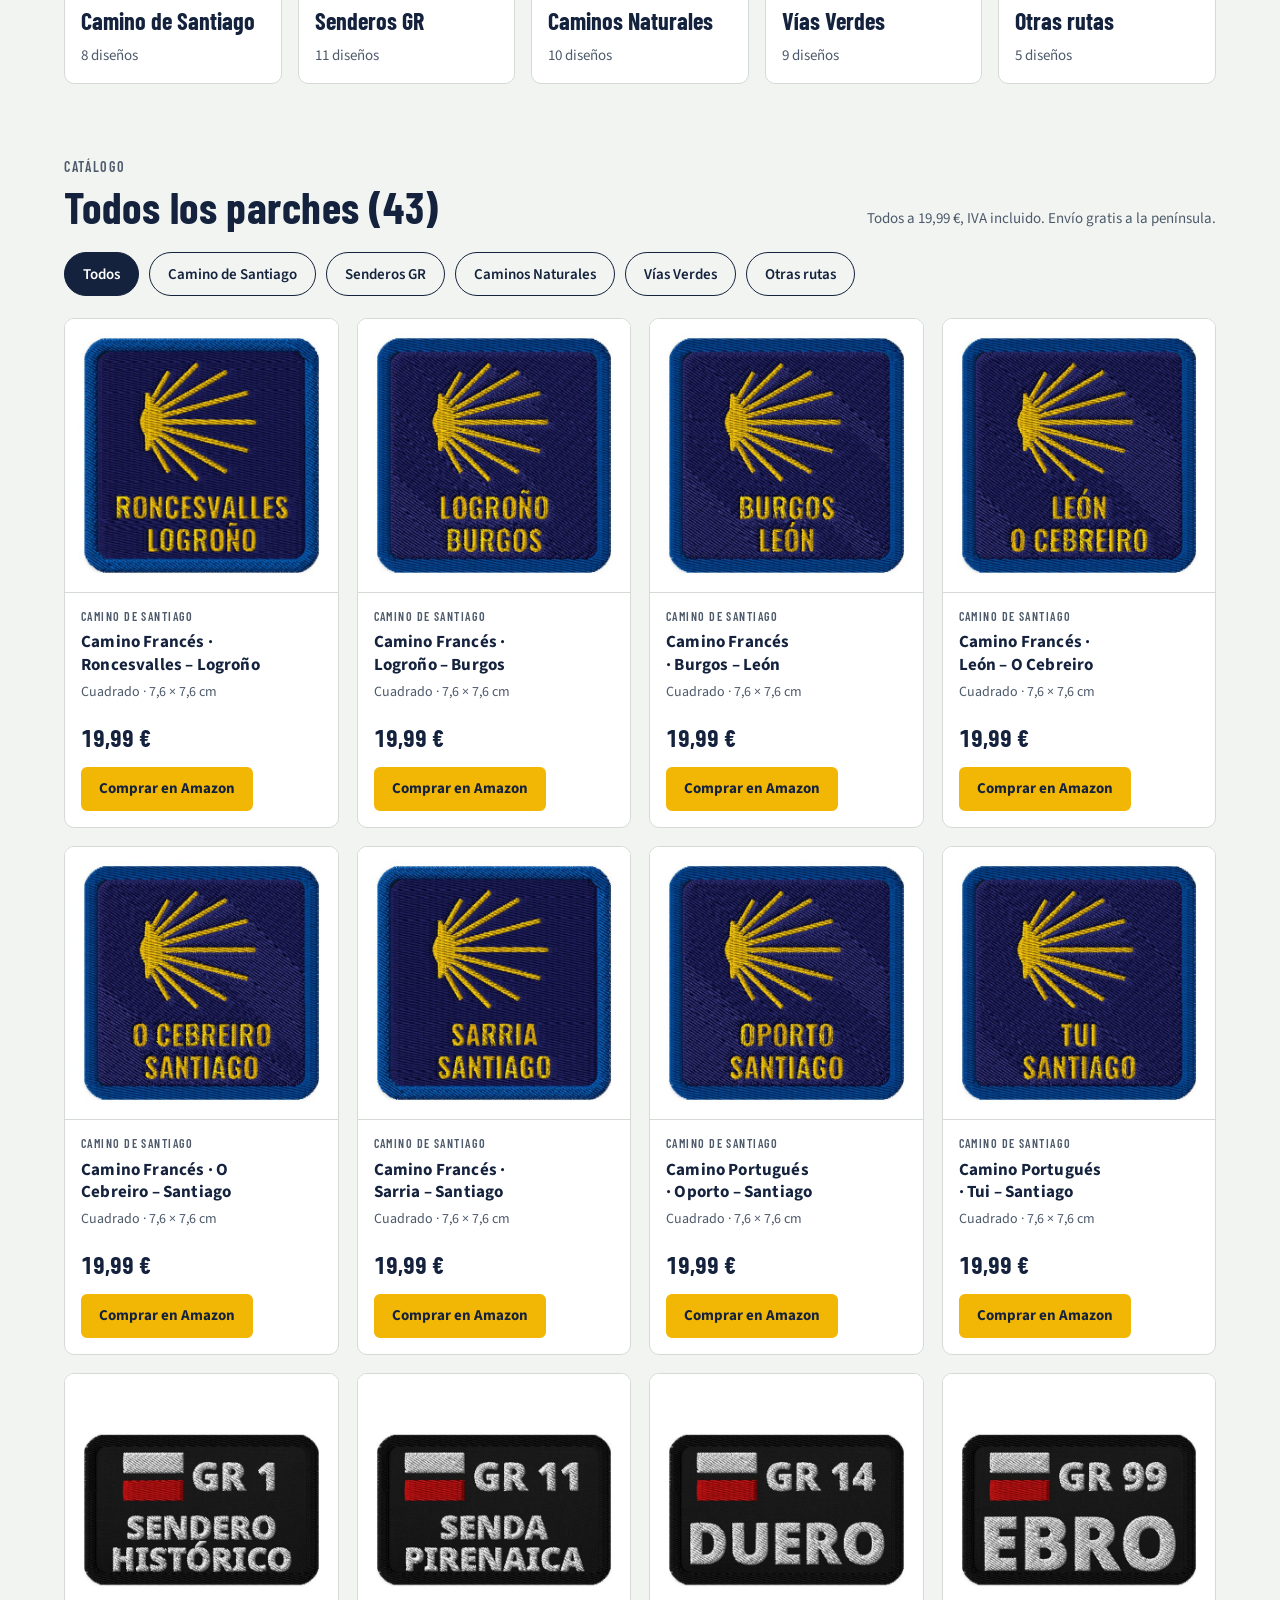
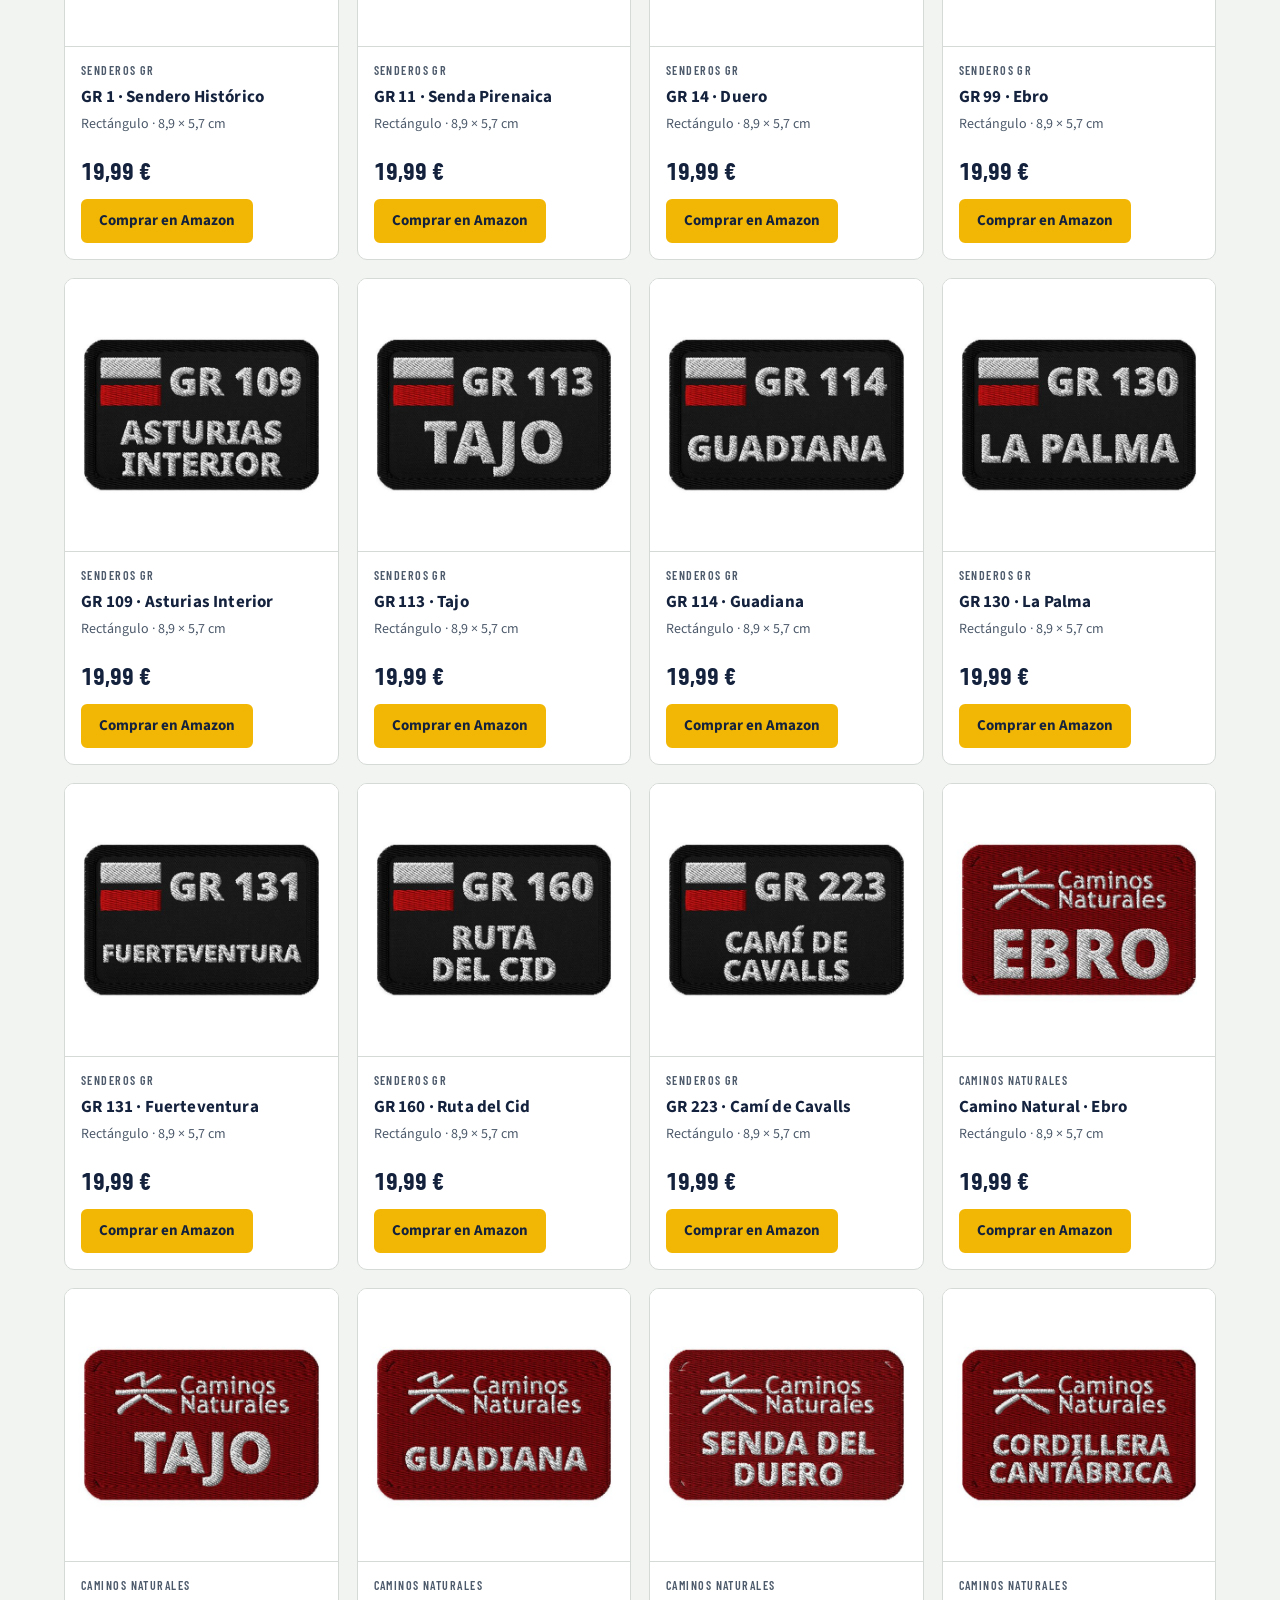
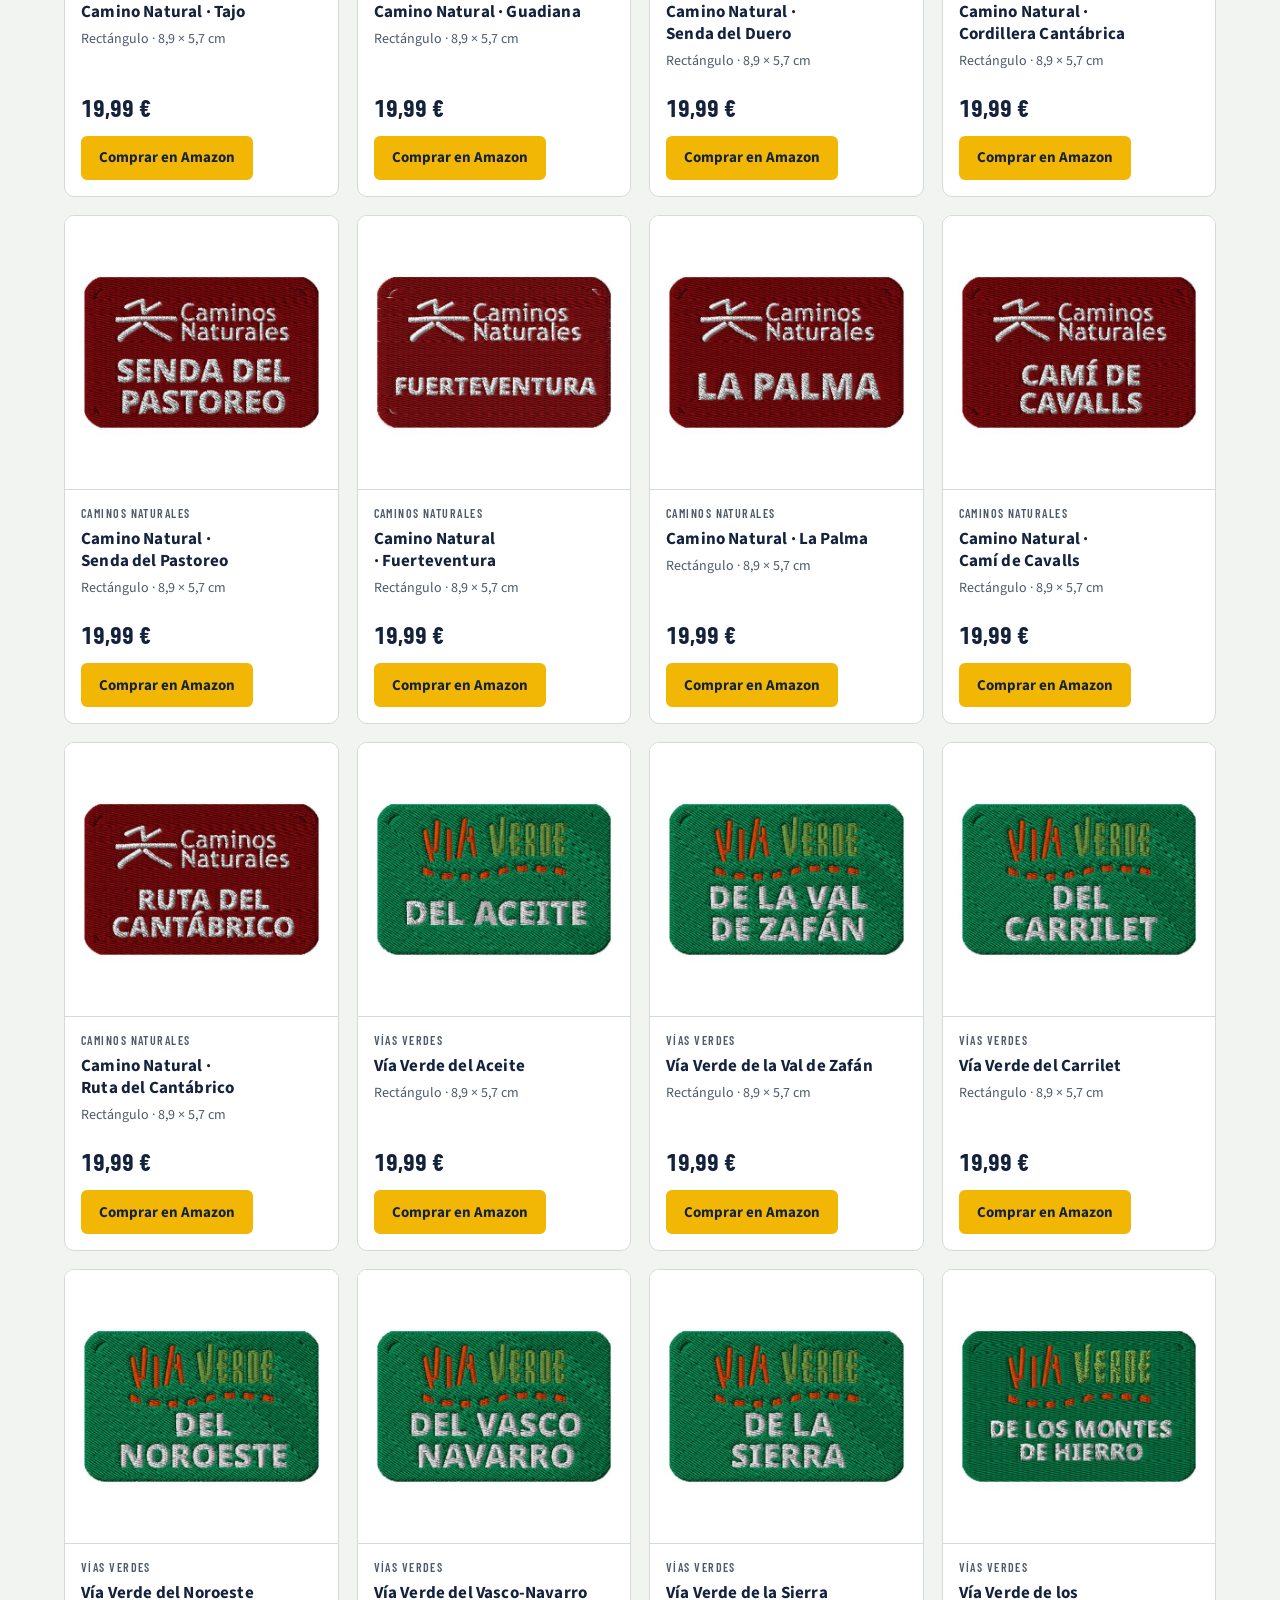
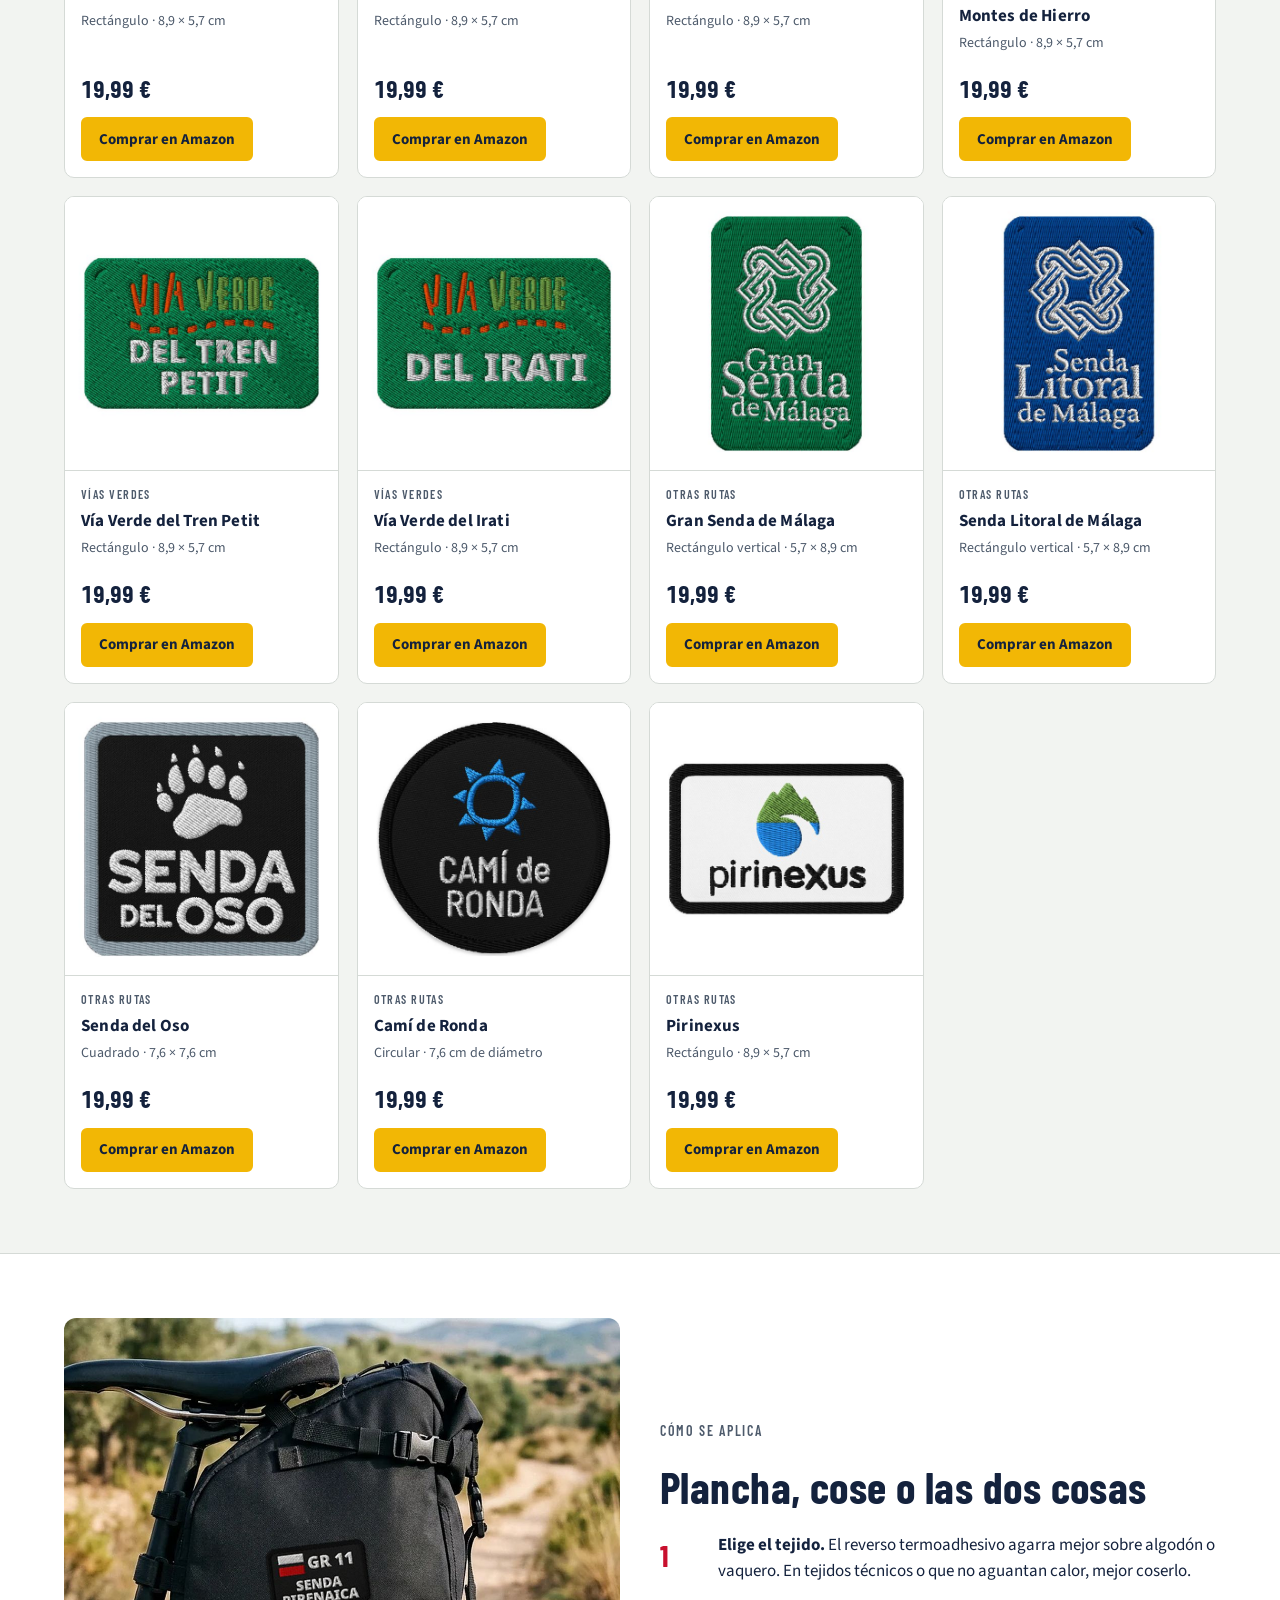
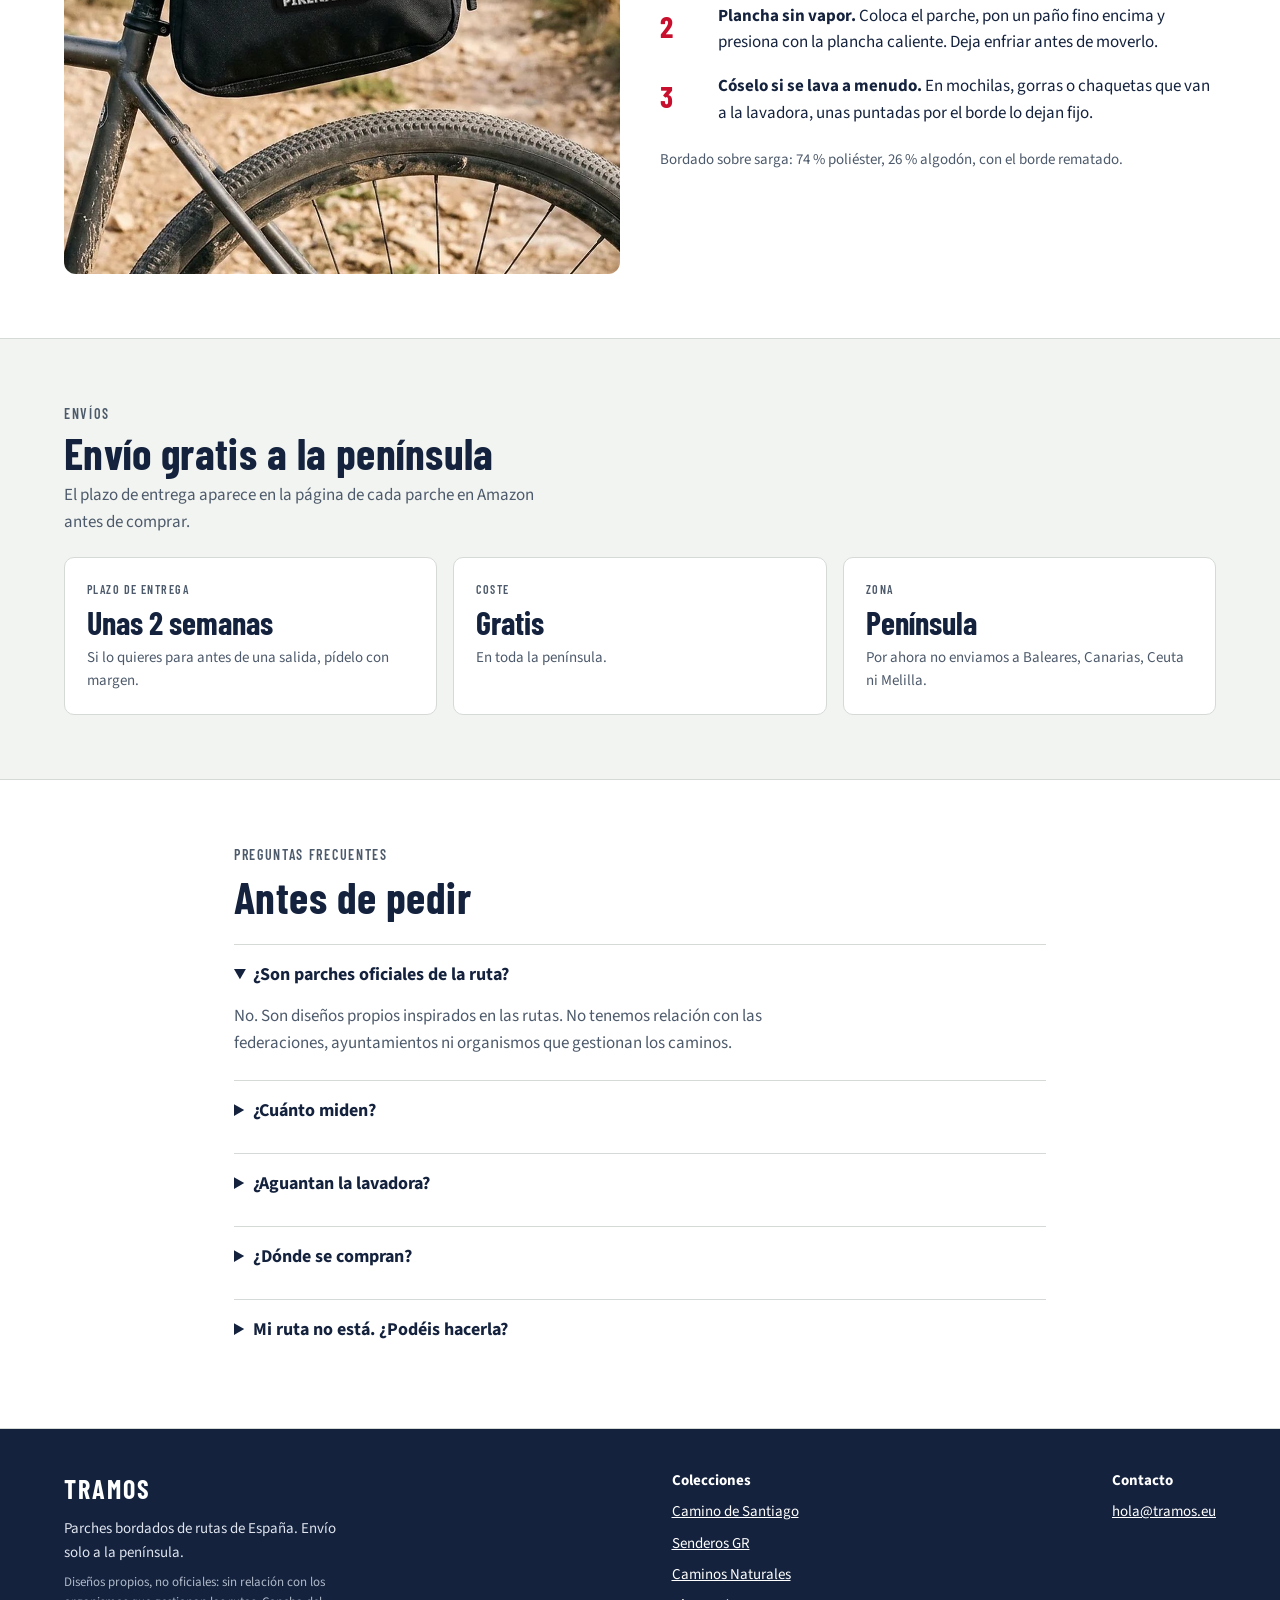
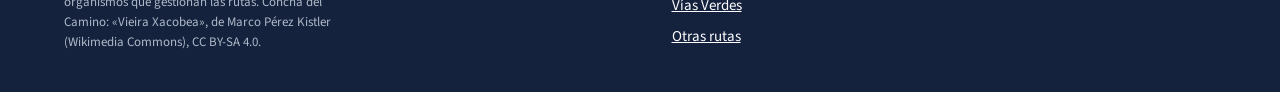
==== commit 64020a89: "Titular: un parche por cada ruta" ====
--- a/index.html
+++ b/index.html
@@ -28,7 +28,7 @@
 <section class="wrap hero">
   <div class="stack">
     <span class="eyebrow">Parches bordados de rutas de España</span>
-    <h1 class="h-xl">Un parche por cada tramo que terminas</h1>
+    <h1 class="h-xl">Un parche por cada ruta</h1>
     <p class="lead">Camino de Santiago por tramos, senderos GR, Caminos Naturales y Vías Verdes. Bordados sobre sarga, para planchar o coser en la mochila.</p>
     <div class="row"><a class="btn btn-solid" href="#parches">Ver los 43 parches</a><a class="btn btn-ghost" href="#como">Cómo se aplica</a></div>
     <dl class="facts">
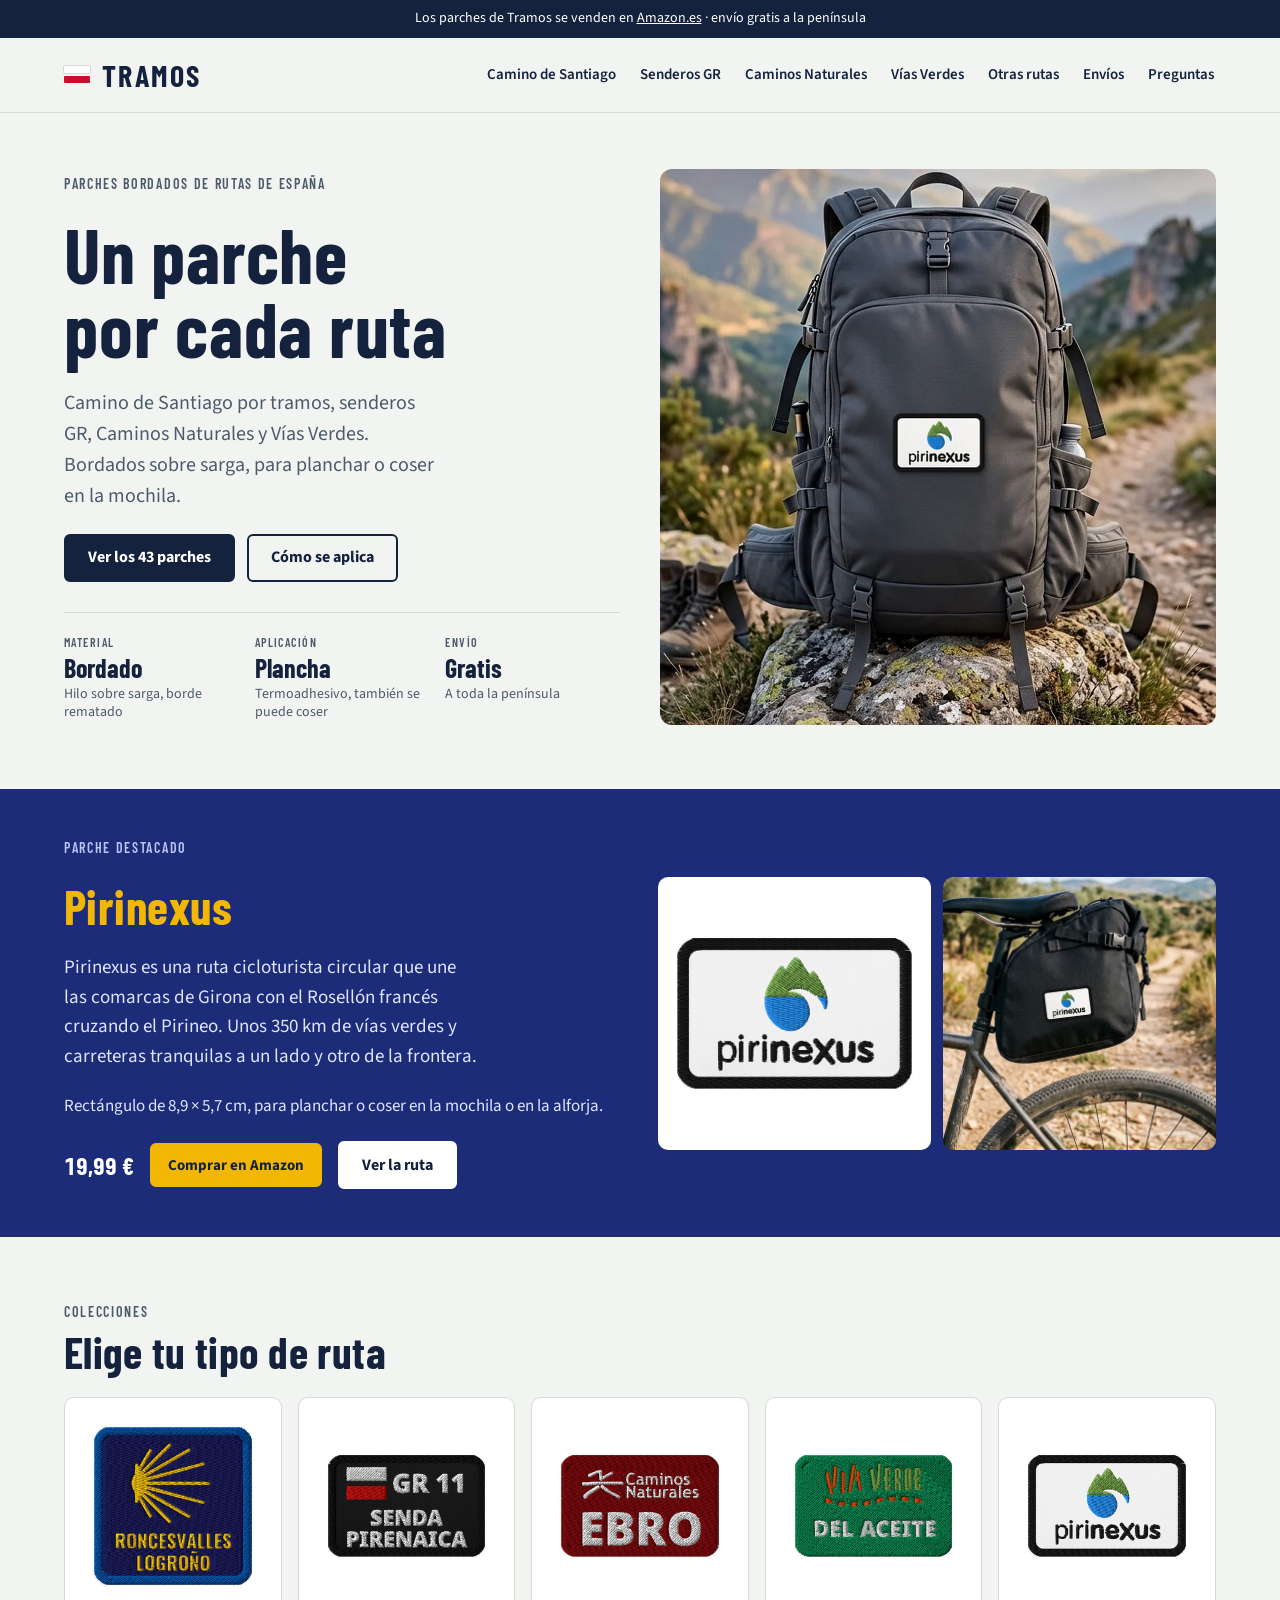
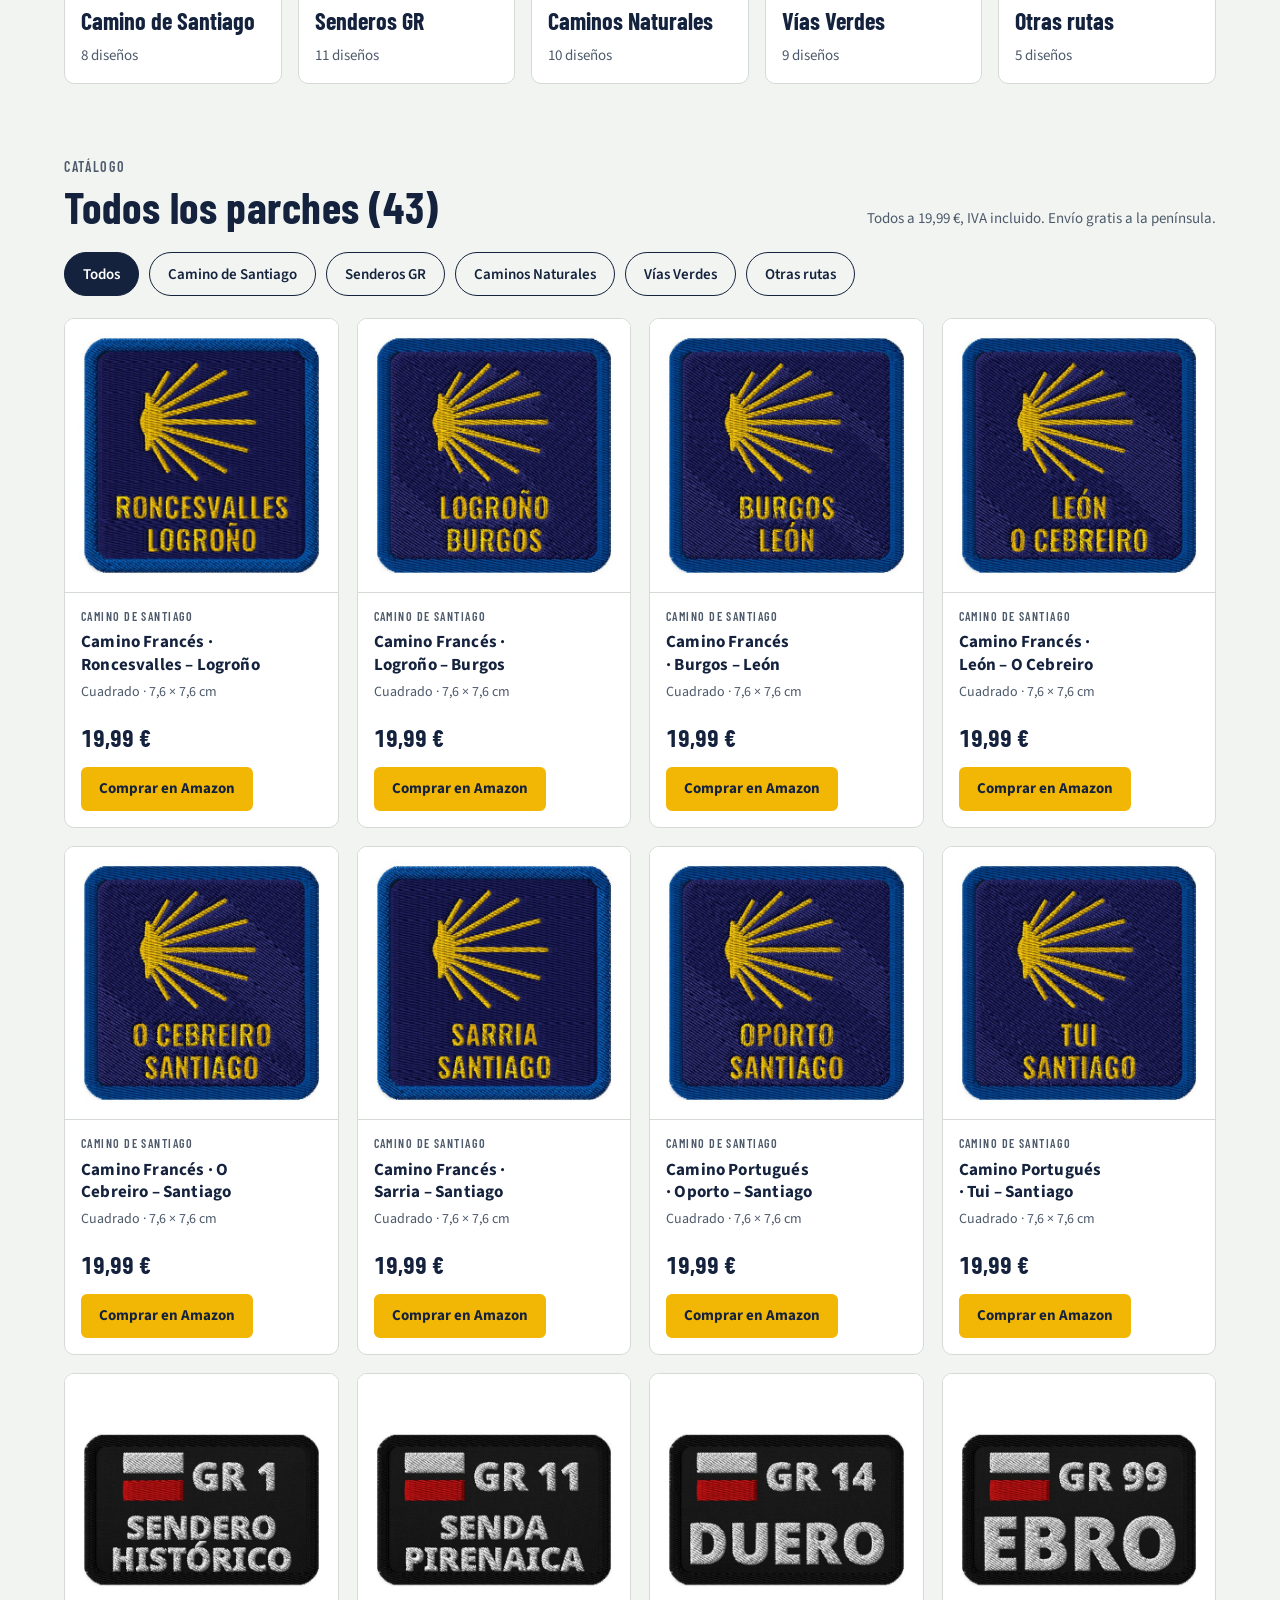
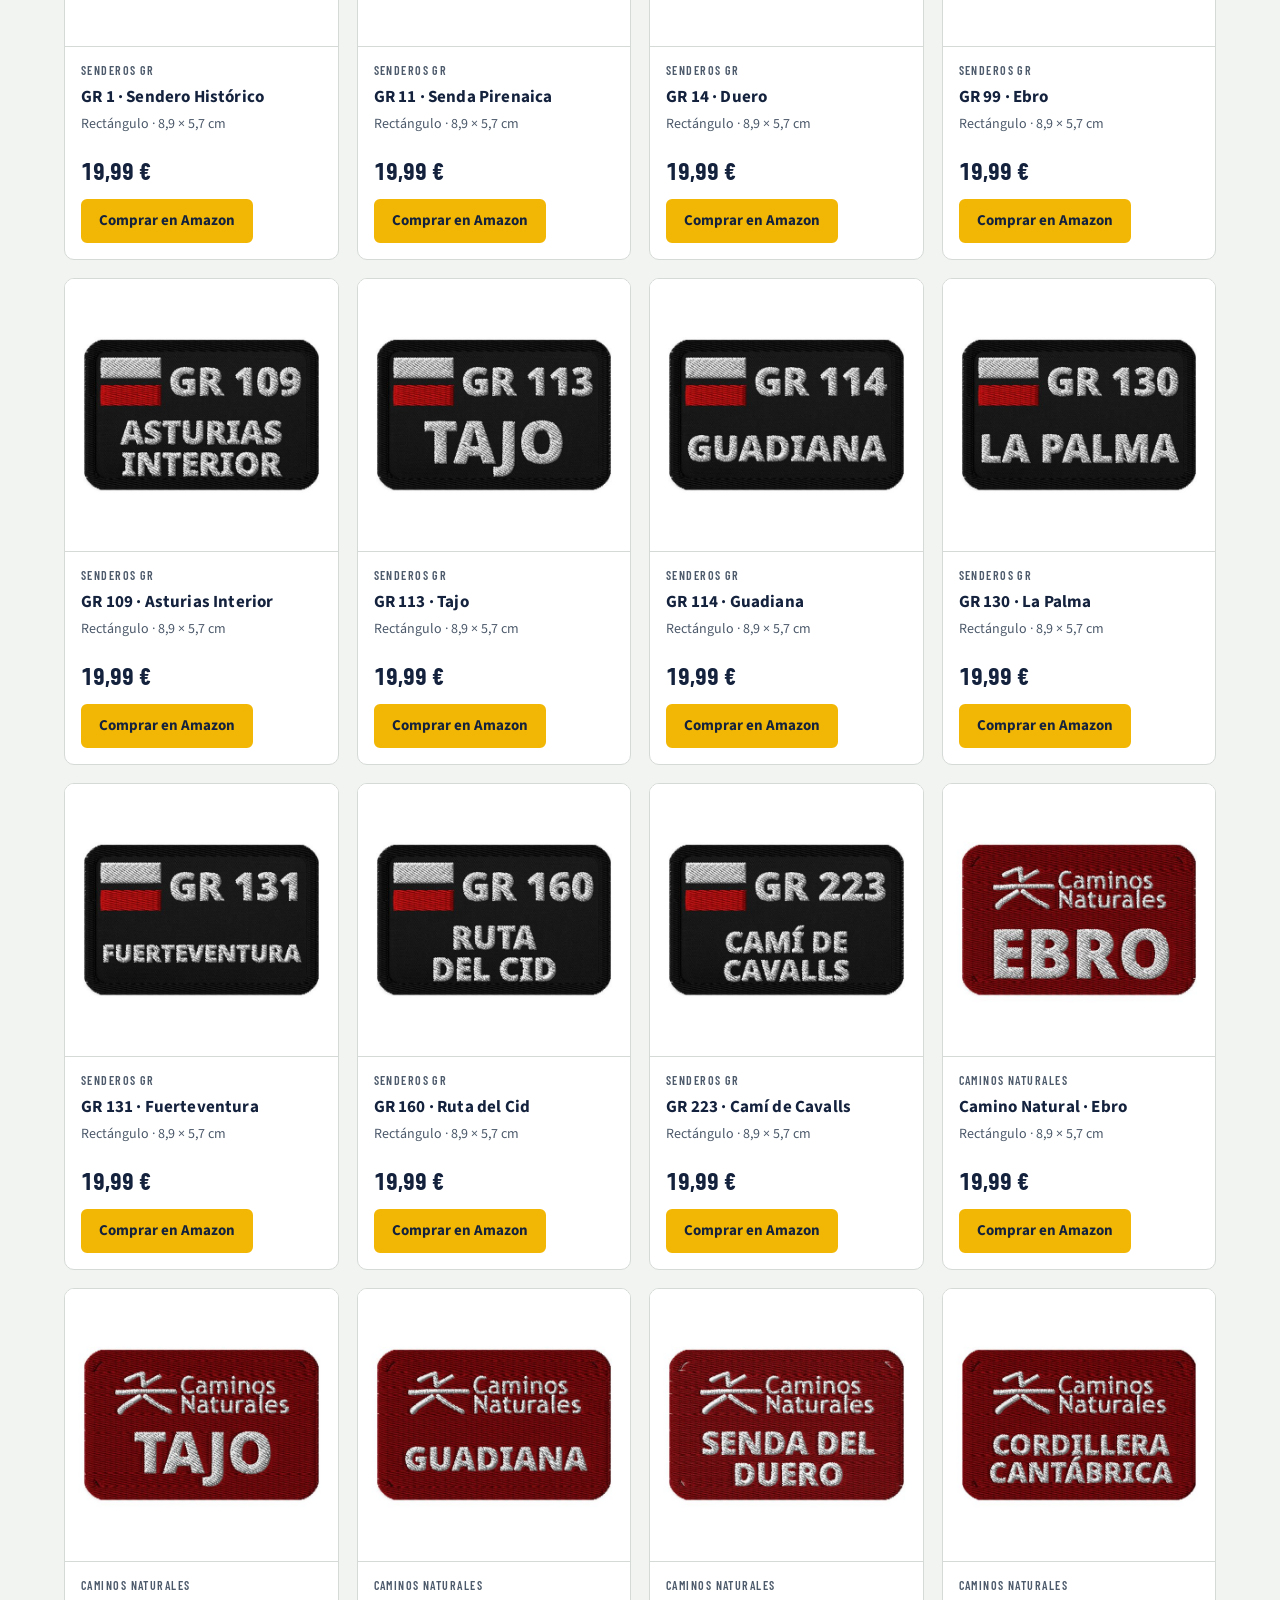
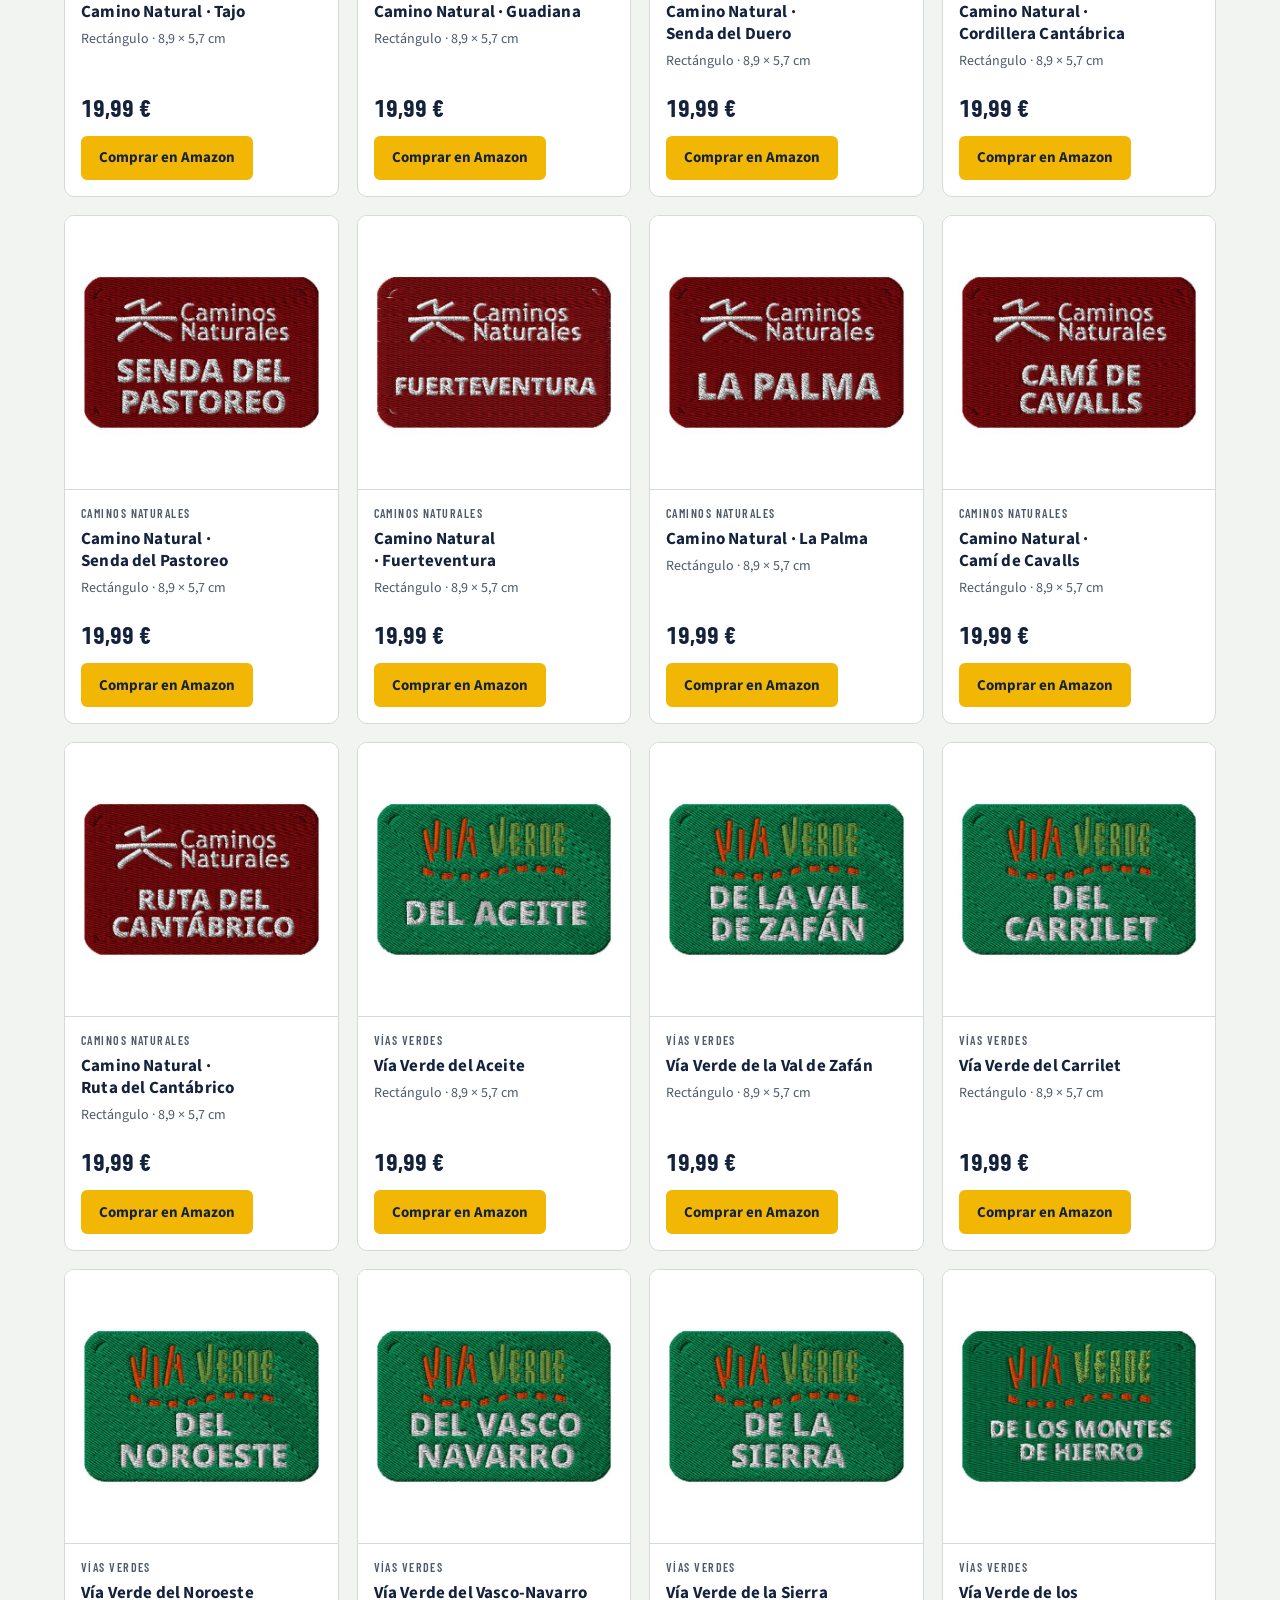
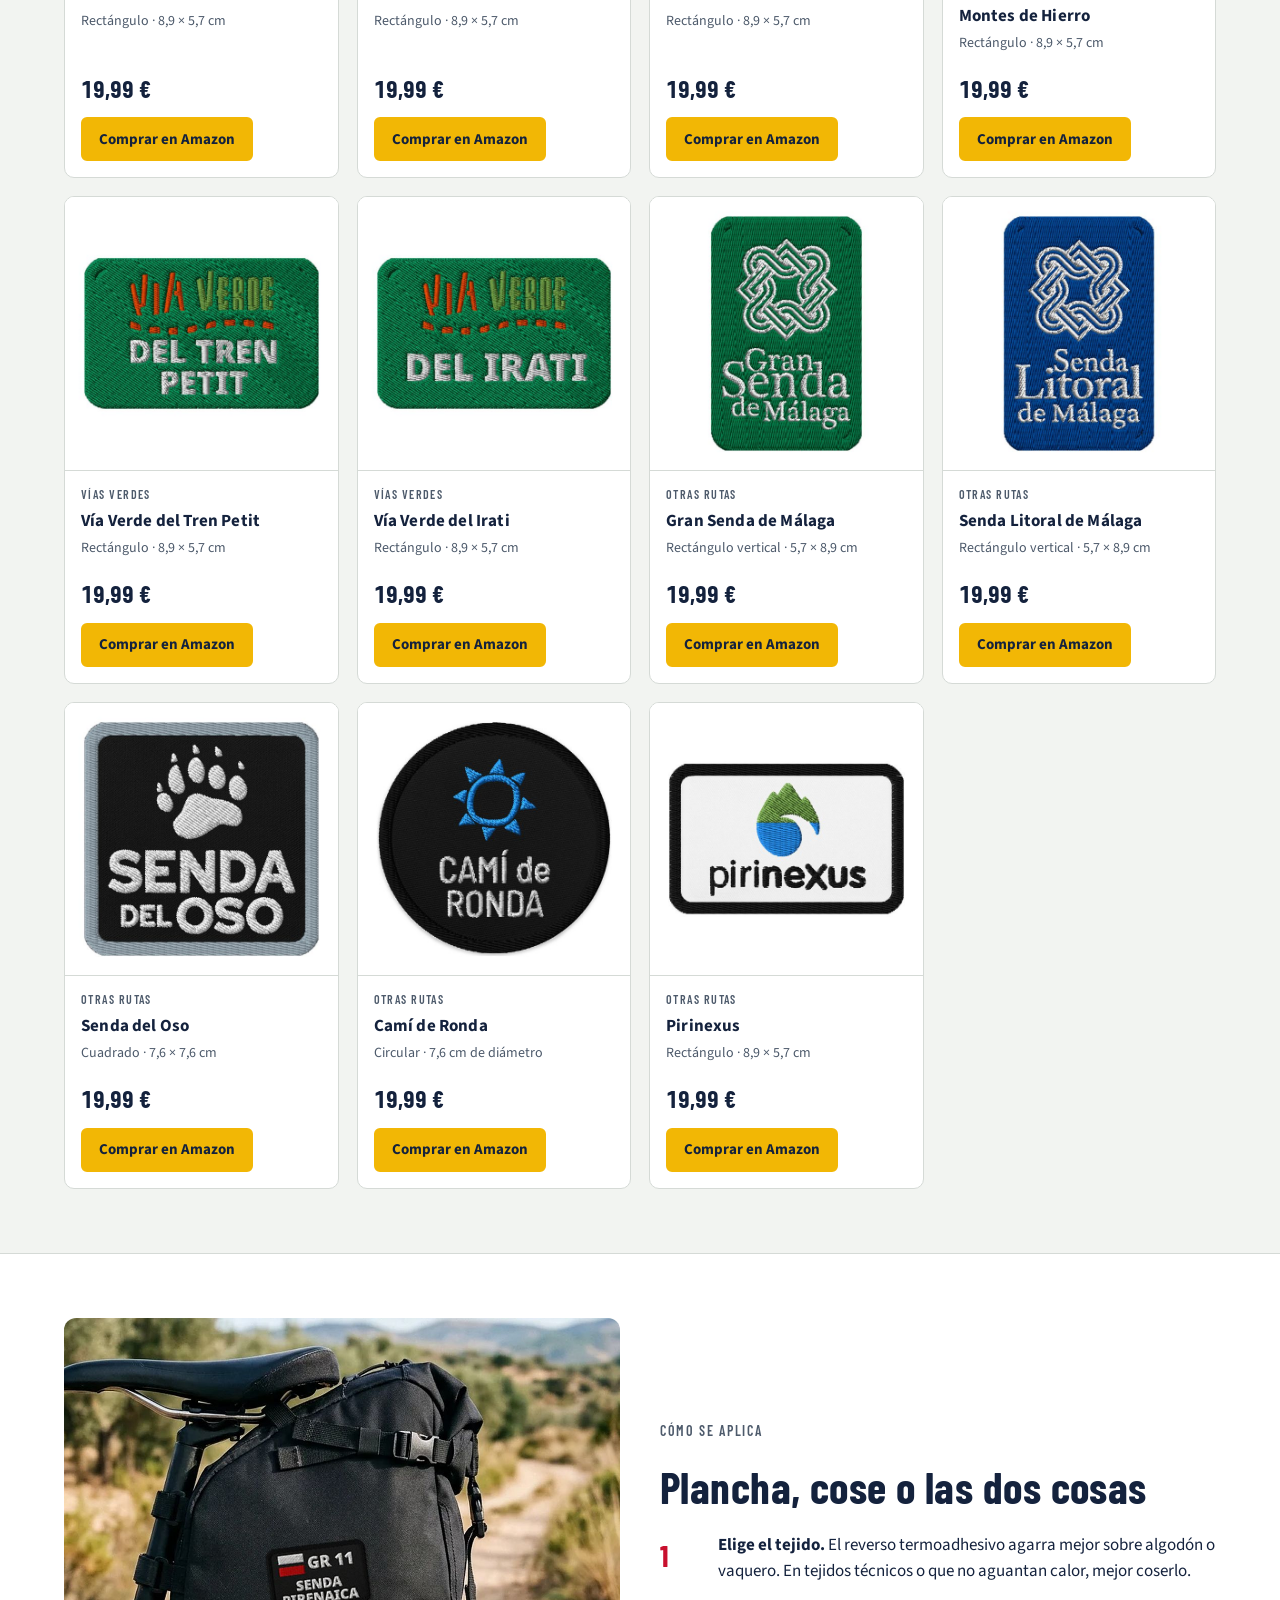
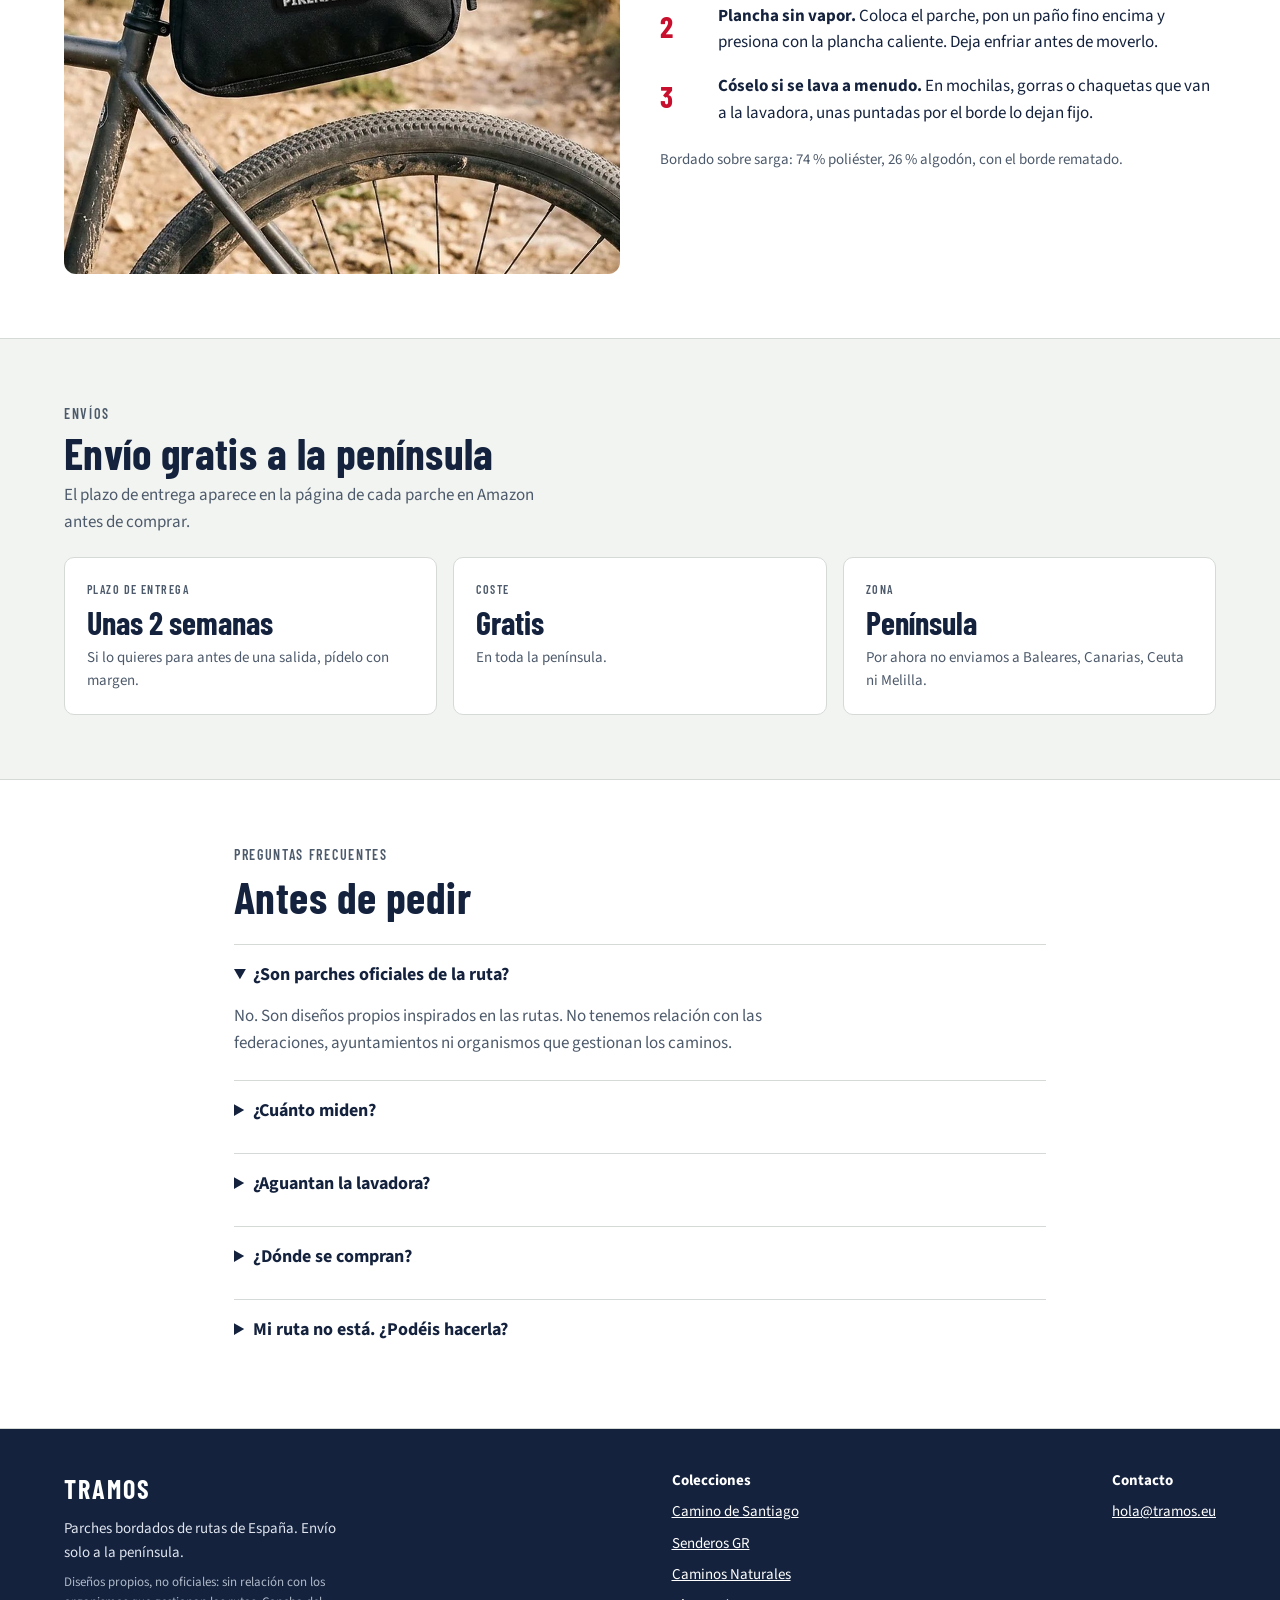
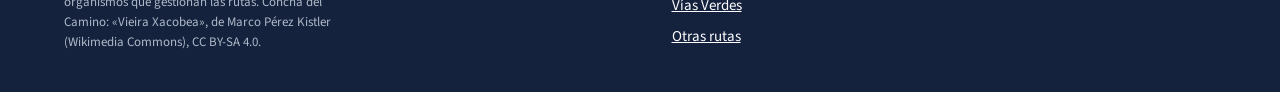
==== commit 31d21176: "Portada: material, aplicación y envío en los datos destacados" ====
--- a/index.html
+++ b/index.html
@@ -32,9 +32,9 @@
     <p class="lead">Camino de Santiago por tramos, senderos GR, Caminos Naturales y Vías Verdes. Bordados sobre sarga, para planchar o coser en la mochila.</p>
     <div class="row"><a class="btn btn-solid" href="#parches">Ver los 43 parches</a><a class="btn btn-ghost" href="#como">Cómo se aplica</a></div>
     <dl class="facts">
-      <div><dt class="eyebrow">Precio</dt><dd>19,99 €</dd></div>
-      <div><dt class="eyebrow">Envío península</dt><dd>Gratis</dd></div>
-      <div><dt class="eyebrow">Tamaño</dt><dd>5,7–8,9 cm</dd></div>
+      <div><dt class="eyebrow">Material</dt><dd>Bordado<small>Hilo sobre sarga, borde rematado</small></dd></div>
+      <div><dt class="eyebrow">Aplicación</dt><dd>Plancha<small>Termoadhesivo, también se puede coser</small></dd></div>
+      <div><dt class="eyebrow">Envío</dt><dd>Gratis<small>A toda la península</small></dd></div>
     </dl>
   </div>
   <img src="assets/img/hero-pirinexus.jpg" alt="Mochila en un sendero de montaña con el parche de Pirinexus" width="1100" height="1100">
--- a/assets/css/style.css
+++ b/assets/css/style.css
@@ -41,7 +41,8 @@
 .hero img{width:100%;aspect-ratio:1/1;object-fit:cover;border-radius:12px}
 .facts{display:grid;grid-template-columns:repeat(3,minmax(0,1fr));gap:16px;margin:8px 0 0;padding-top:20px;border-top:1px solid var(--line)}
 .facts dt{font-size:12px}
-.facts dd{margin:2px 0 0;font-family:var(--display);font-weight:700;font-size:26px}
+.facts dd{margin:2px 0 0;font-family:var(--display);font-weight:700;font-size:26px;line-height:1.15}
+.facts dd small{display:block;margin-top:2px;font-family:var(--body,inherit);font-weight:400;font-size:14px;line-height:1.3;color:var(--muted,#5b6270)}
 .row{display:flex;flex-wrap:wrap;gap:12px}
 .band{background:var(--jac);color:#fff}
 .band .wrap{padding-top:48px;padding-bottom:48px}
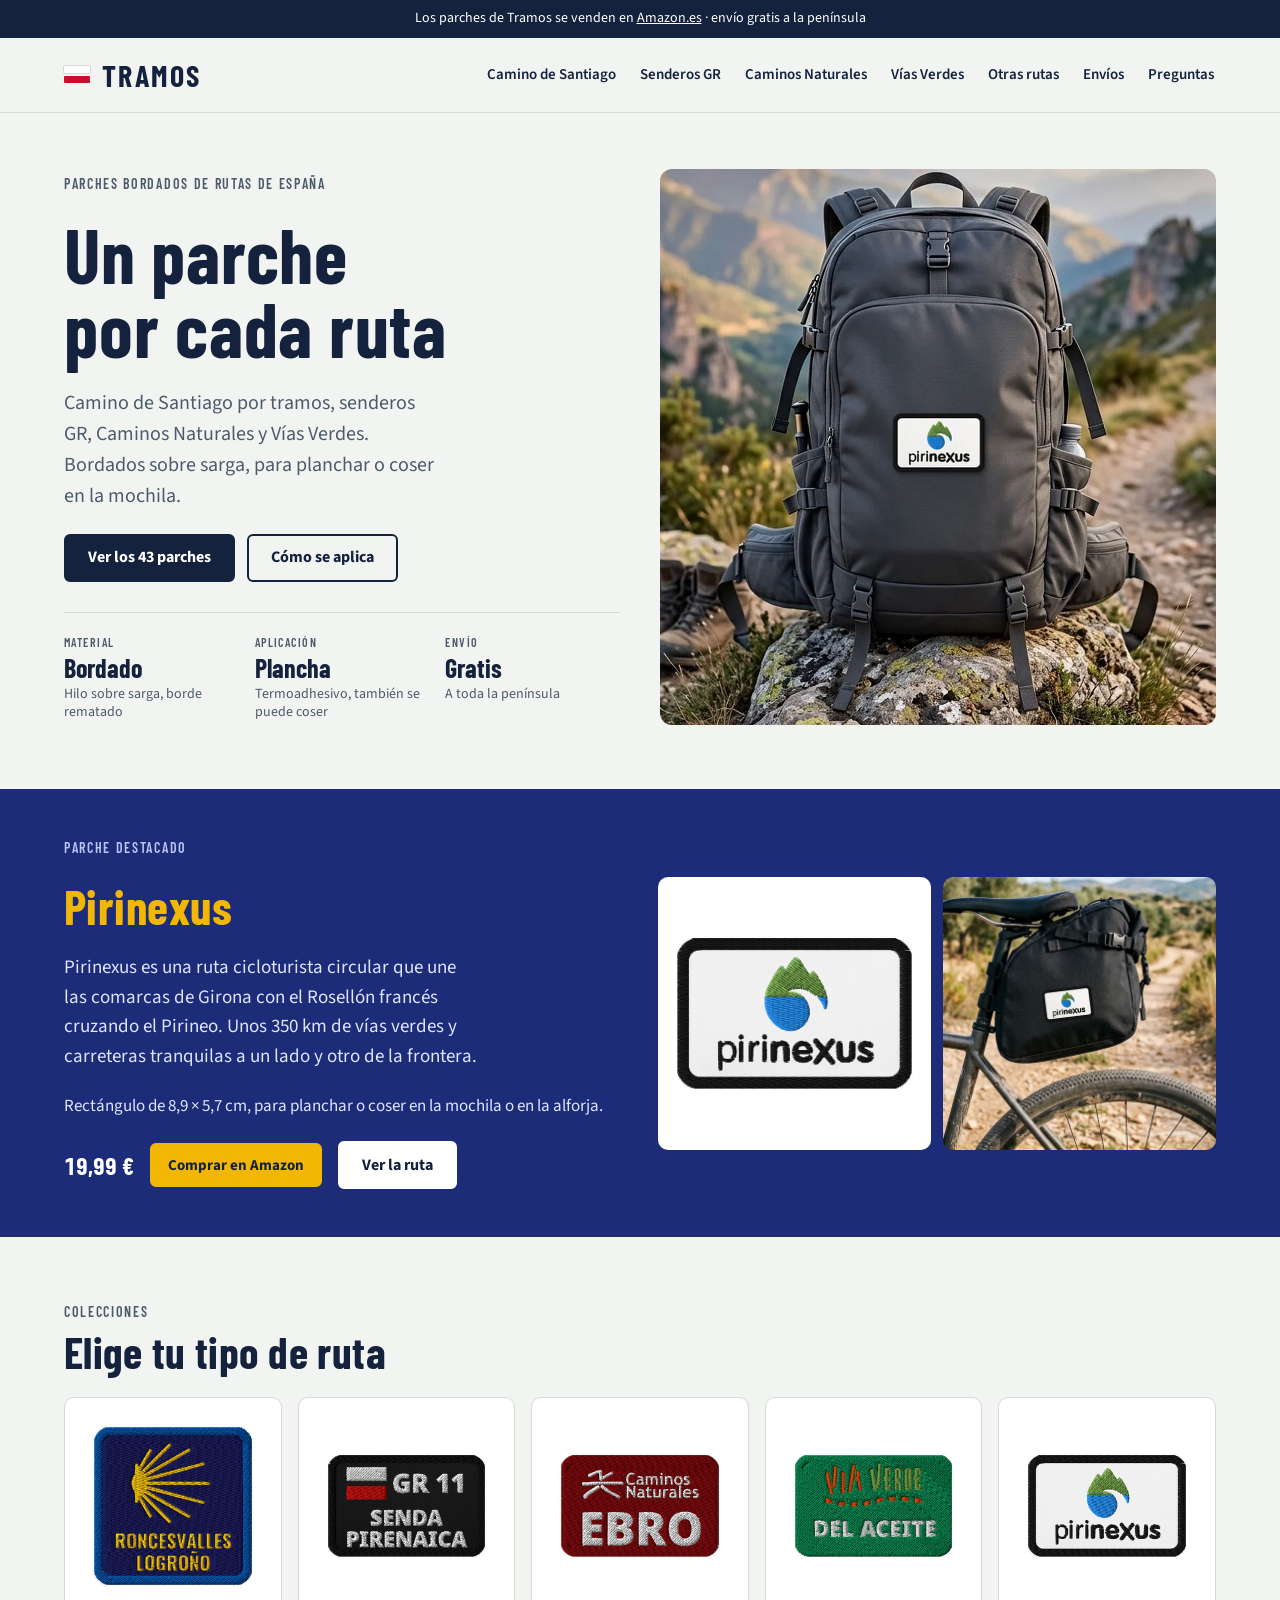
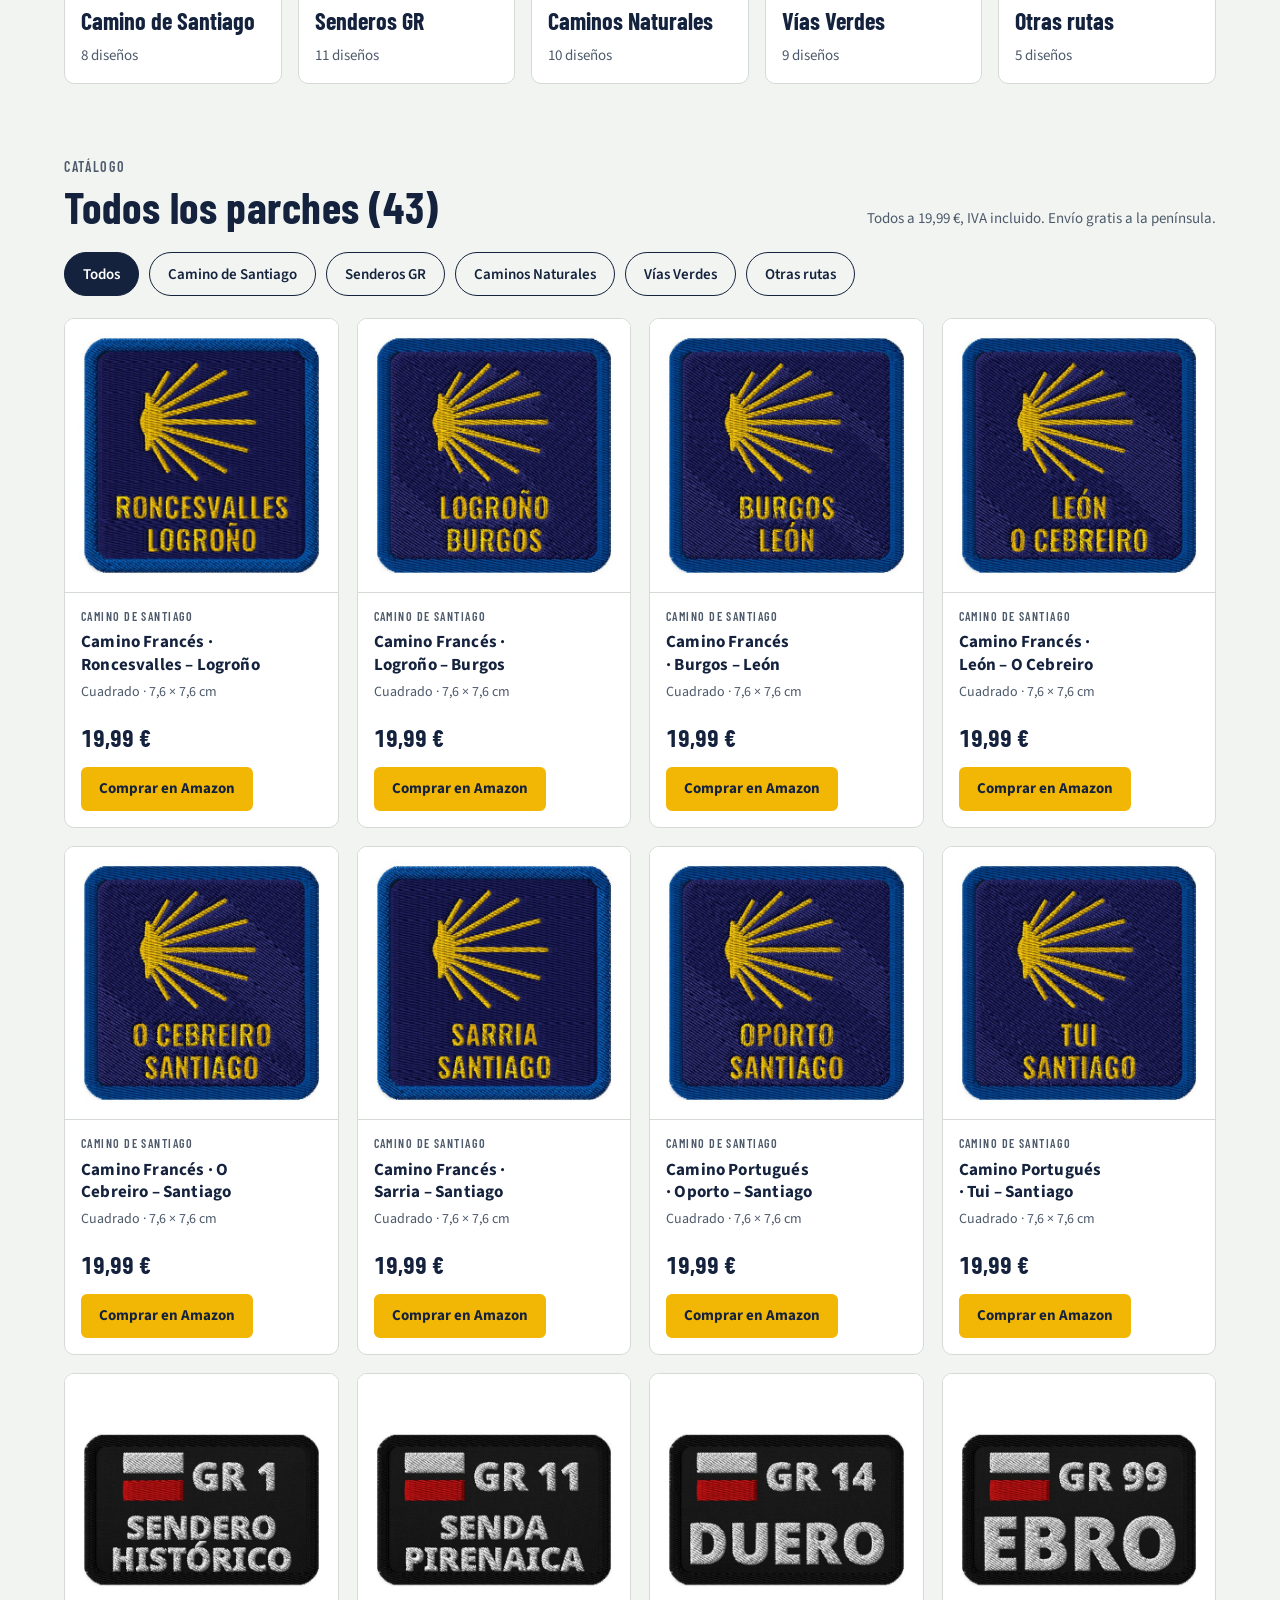
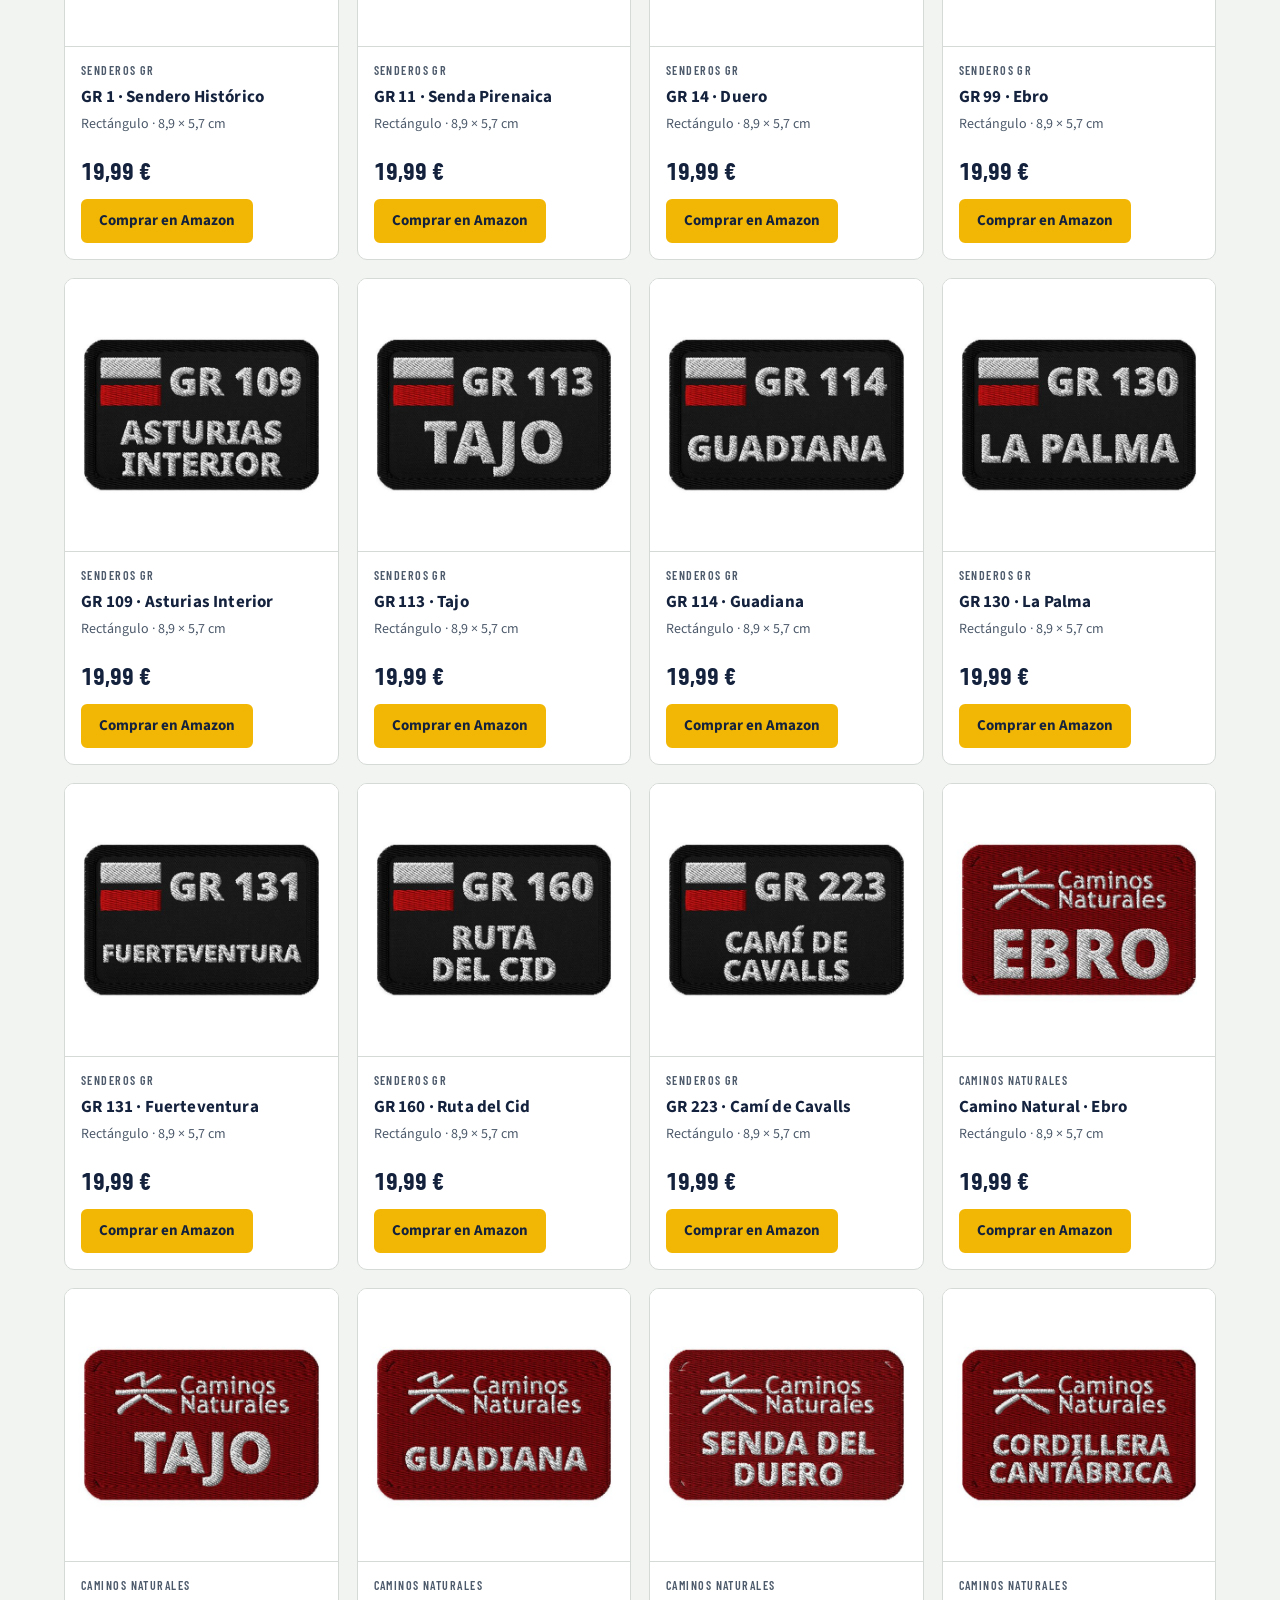
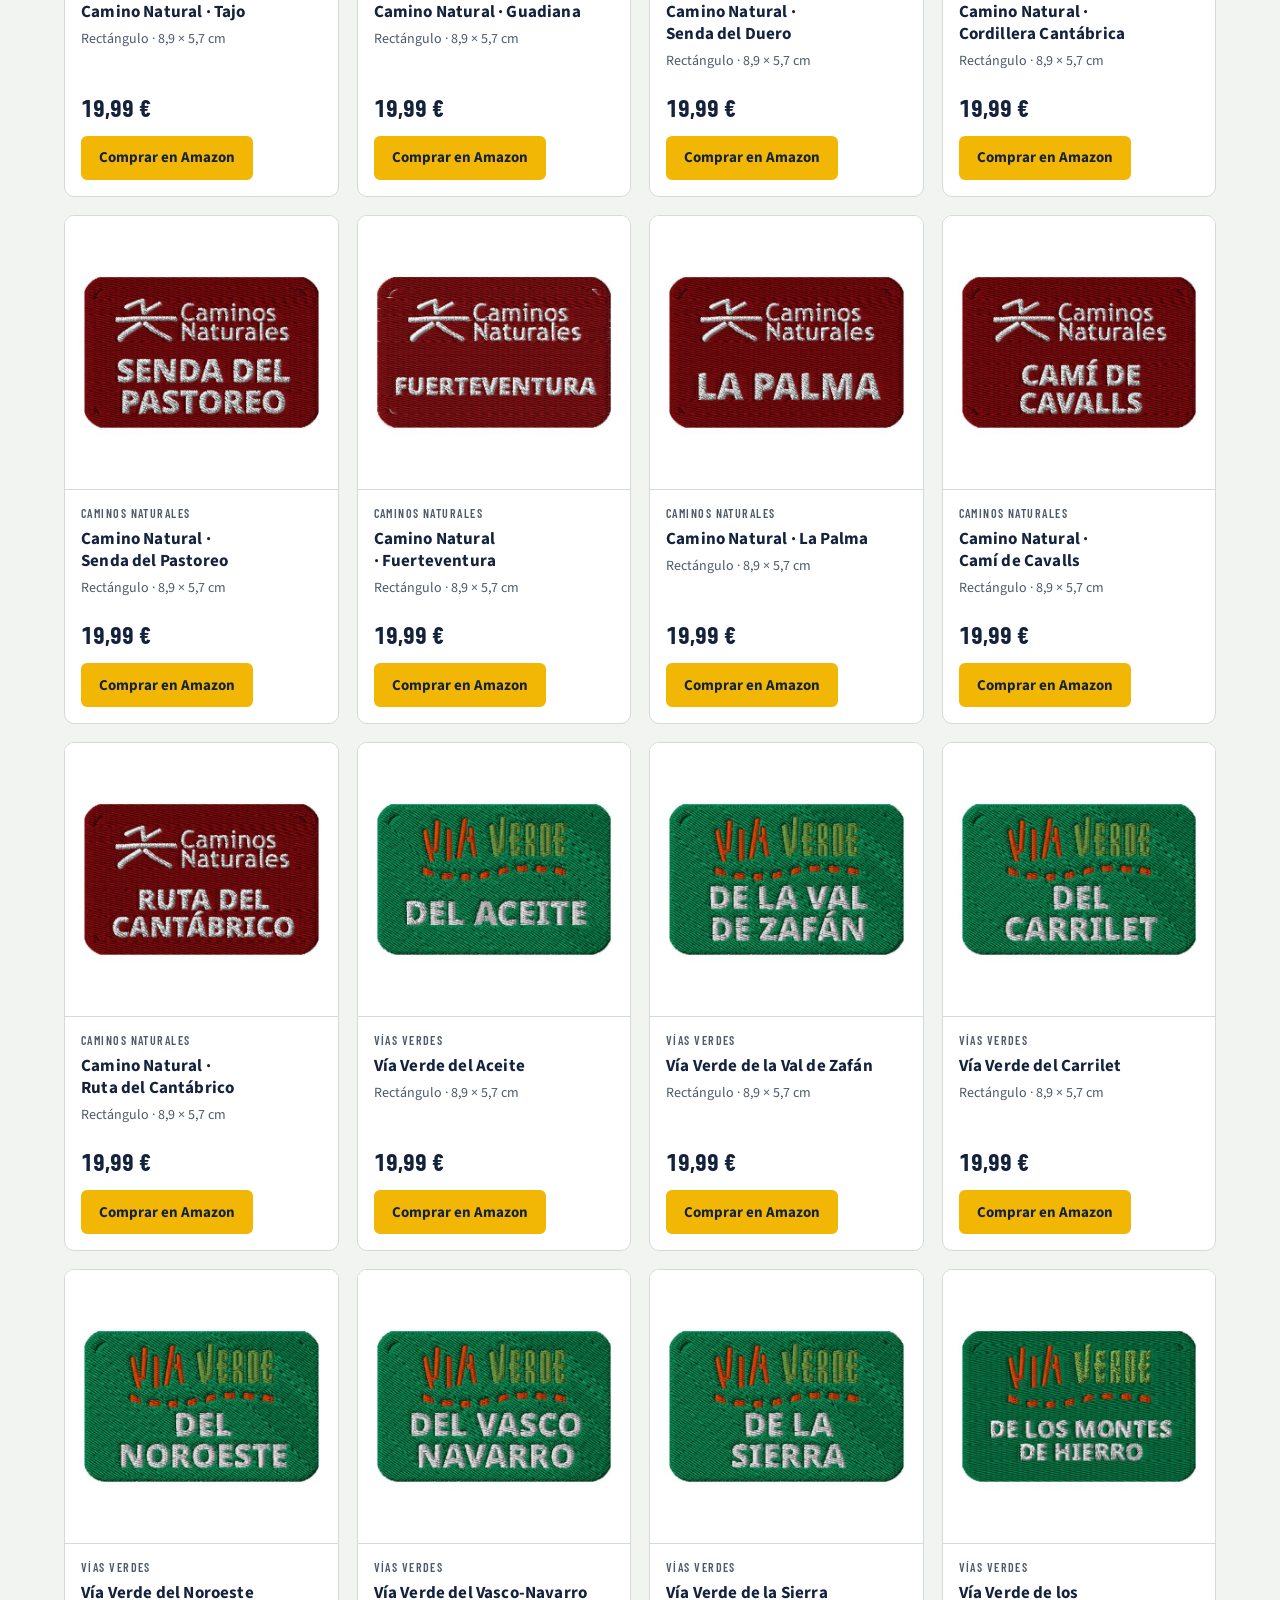
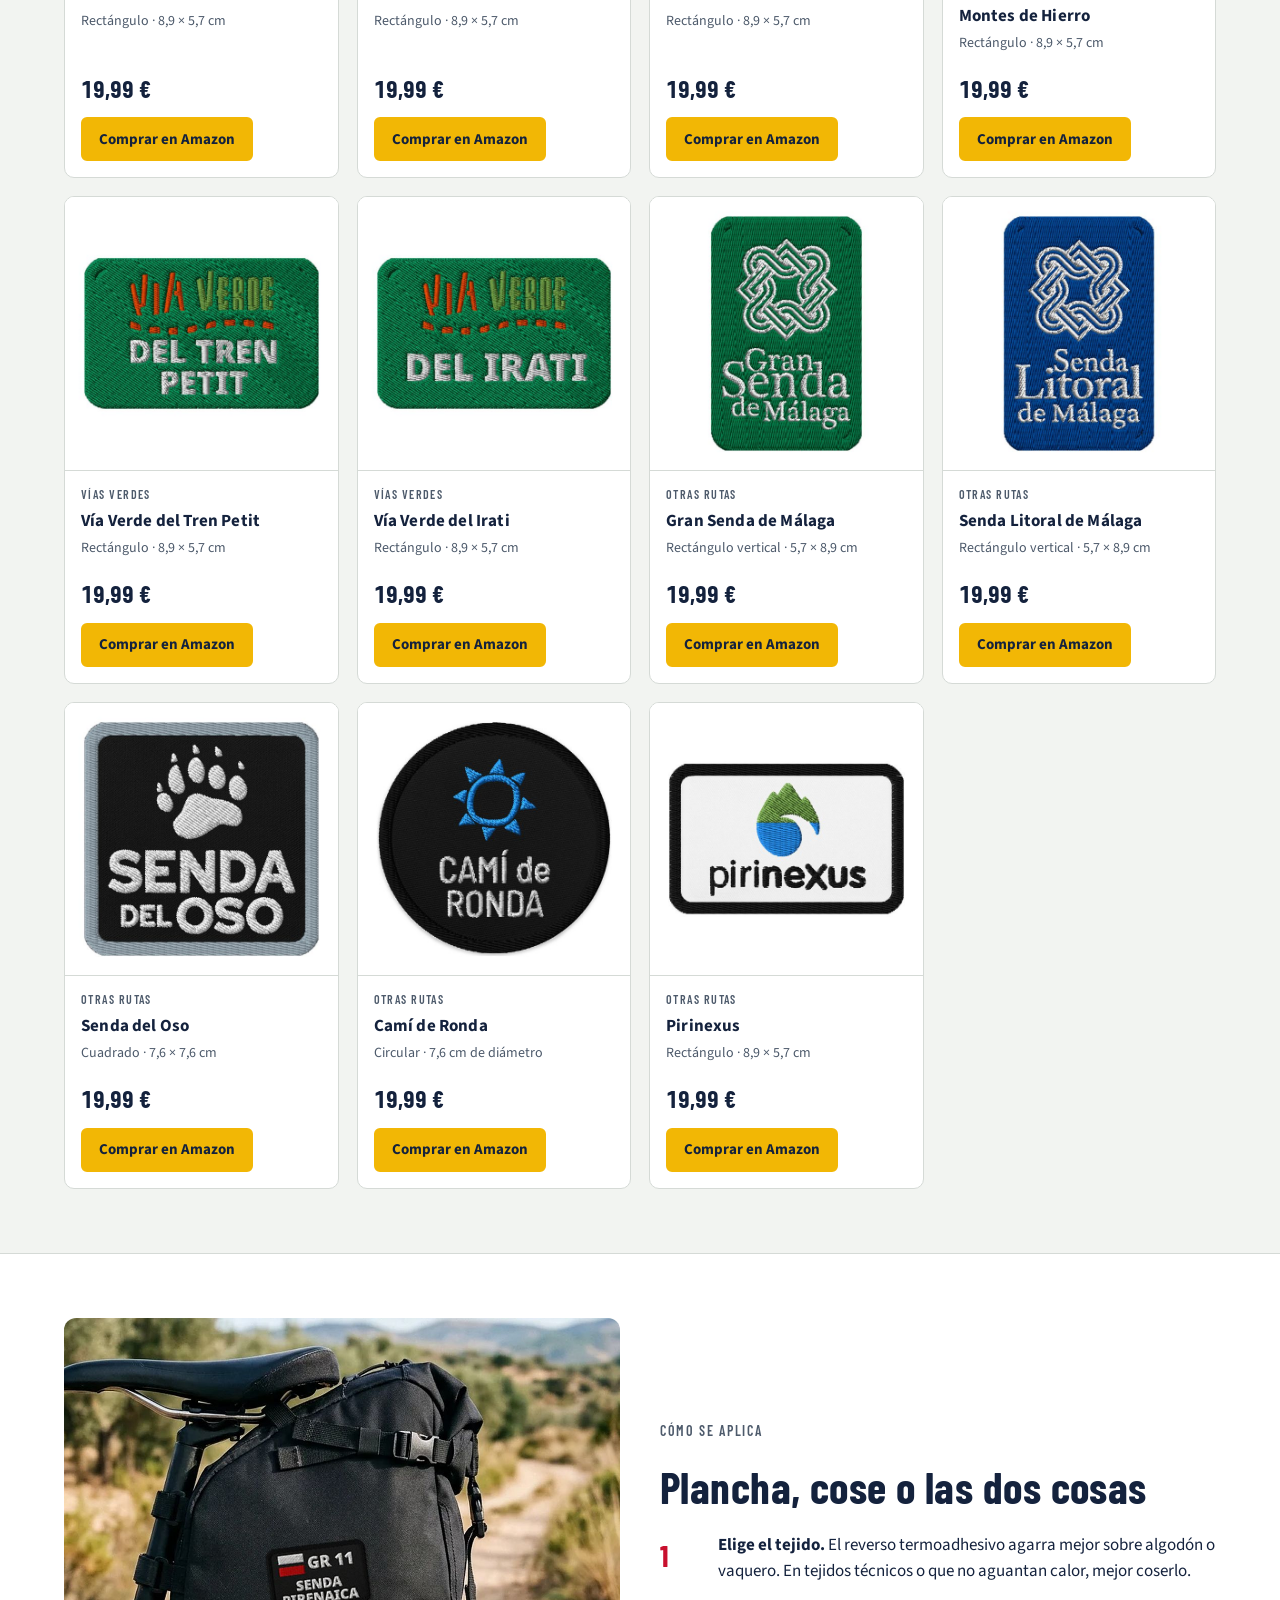
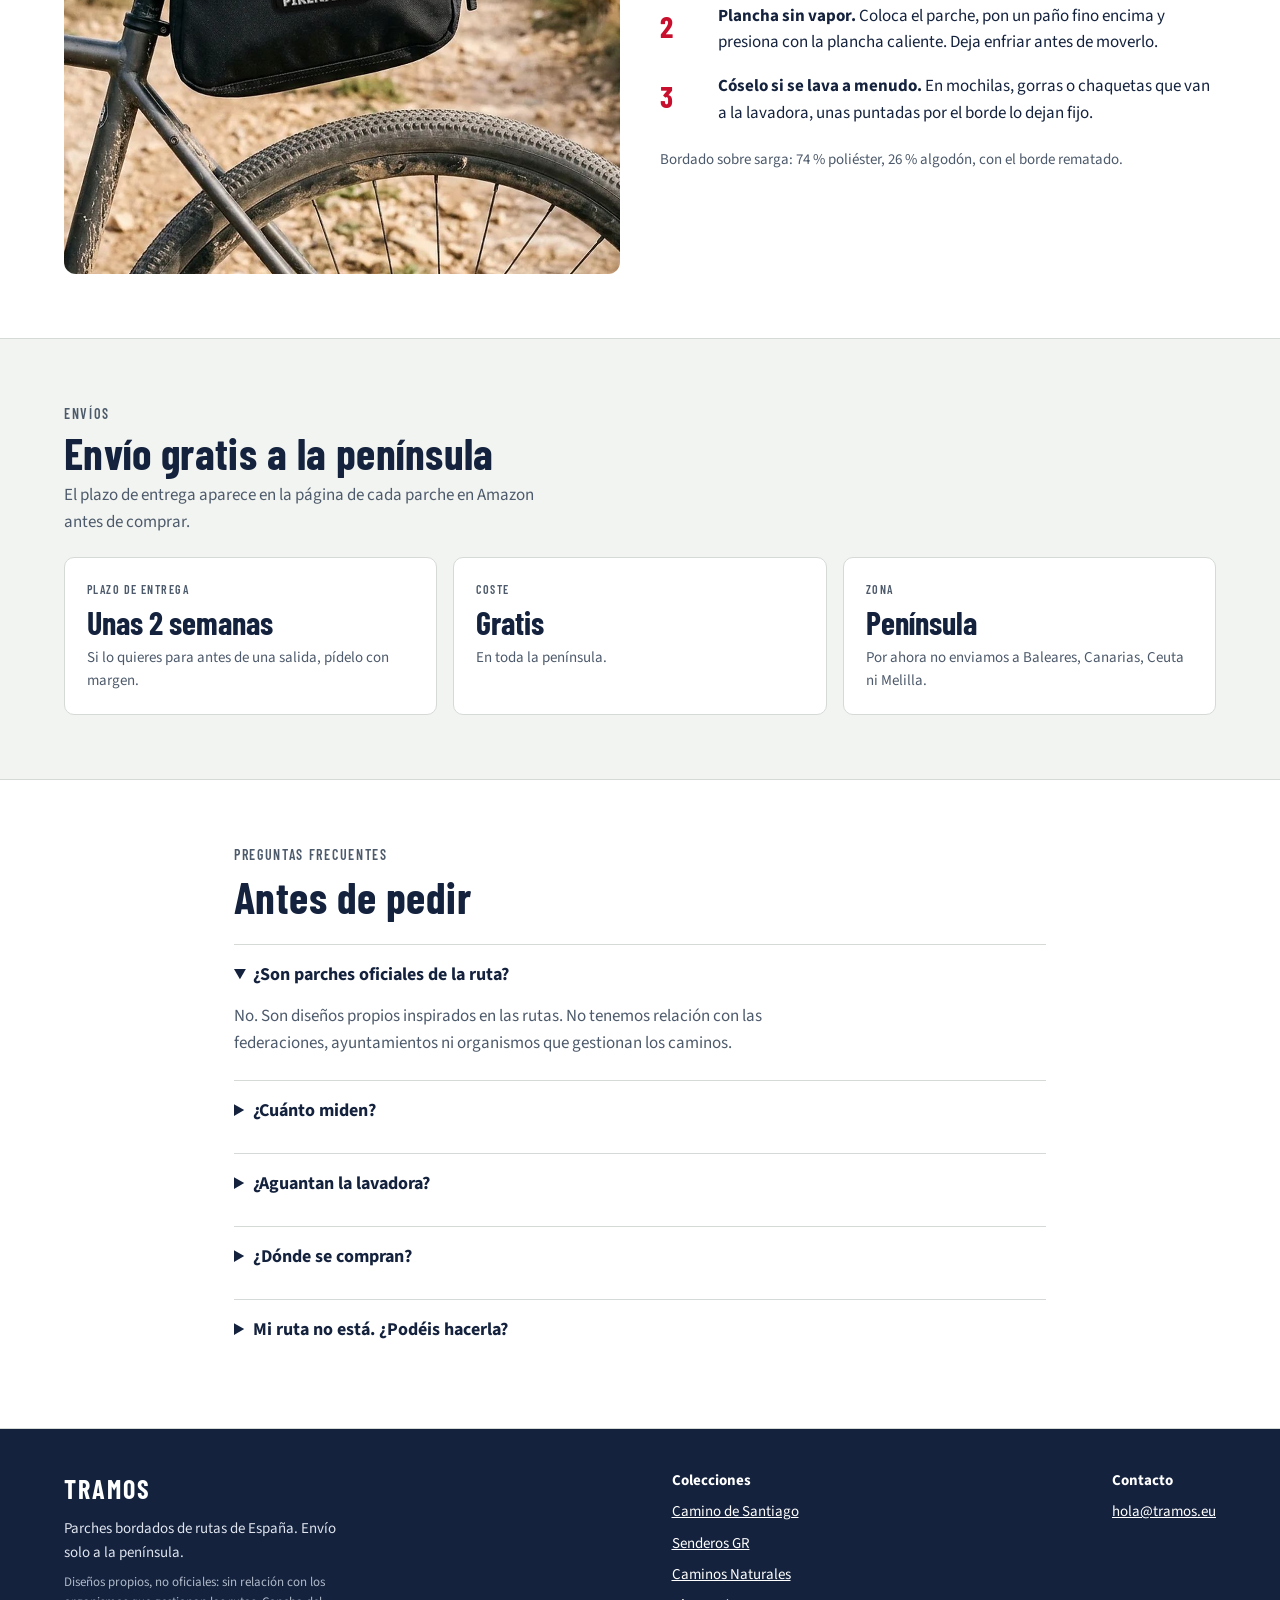
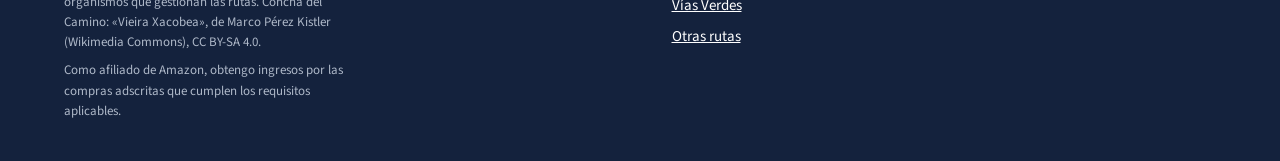
==== commit 27270625: "Enlaces de afiliado de Amazon y aviso de afiliación" ====
--- a/index.html
+++ b/index.html
@@ -498,7 +498,8 @@
 </main>
 <footer class="site-footer"><div class="wrap">
   <div class="col"><span class="brand">TRAMOS</span><span>Parches bordados de rutas de España. Envío solo a la península.</span>
-    <span class="small">Diseños propios, no oficiales: sin relación con los organismos que gestionan las rutas. Concha del Camino: «Vieira Xacobea», de Marco Pérez Kistler (Wikimedia Commons), CC BY-SA 4.0.</span></div>
+    <span class="small">Diseños propios, no oficiales: sin relación con los organismos que gestionan las rutas. Concha del Camino: «Vieira Xacobea», de Marco Pérez Kistler (Wikimedia Commons), CC BY-SA 4.0.</span>
+    <span class="small">Como afiliado de Amazon, obtengo ingresos por las compras adscritas que cumplen los requisitos aplicables.</span></div>
   <nav class="col" aria-label="Colecciones"><span style="font-weight:700;color:#fff">Colecciones</span>
     <a href="camino-de-santiago.html">Camino de Santiago</a>
     <a href="senderos-gr.html">Senderos GR</a>
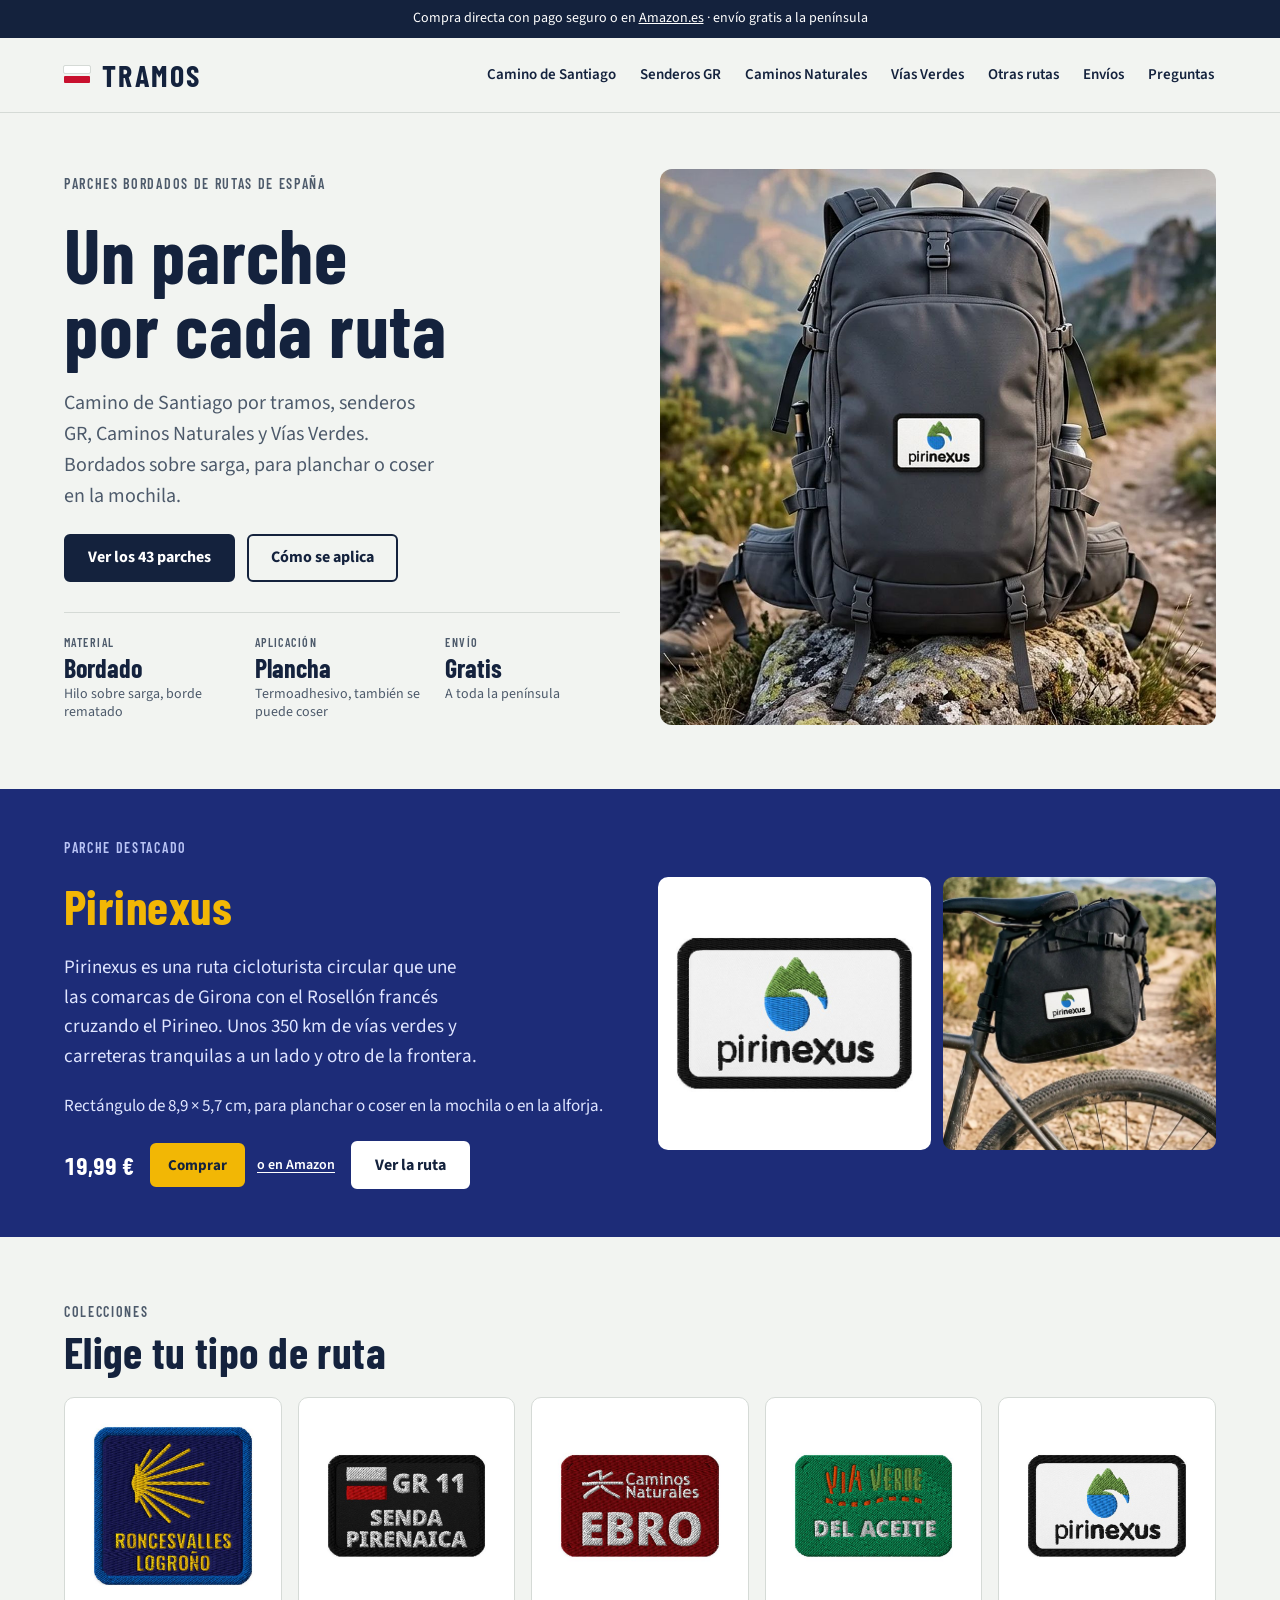
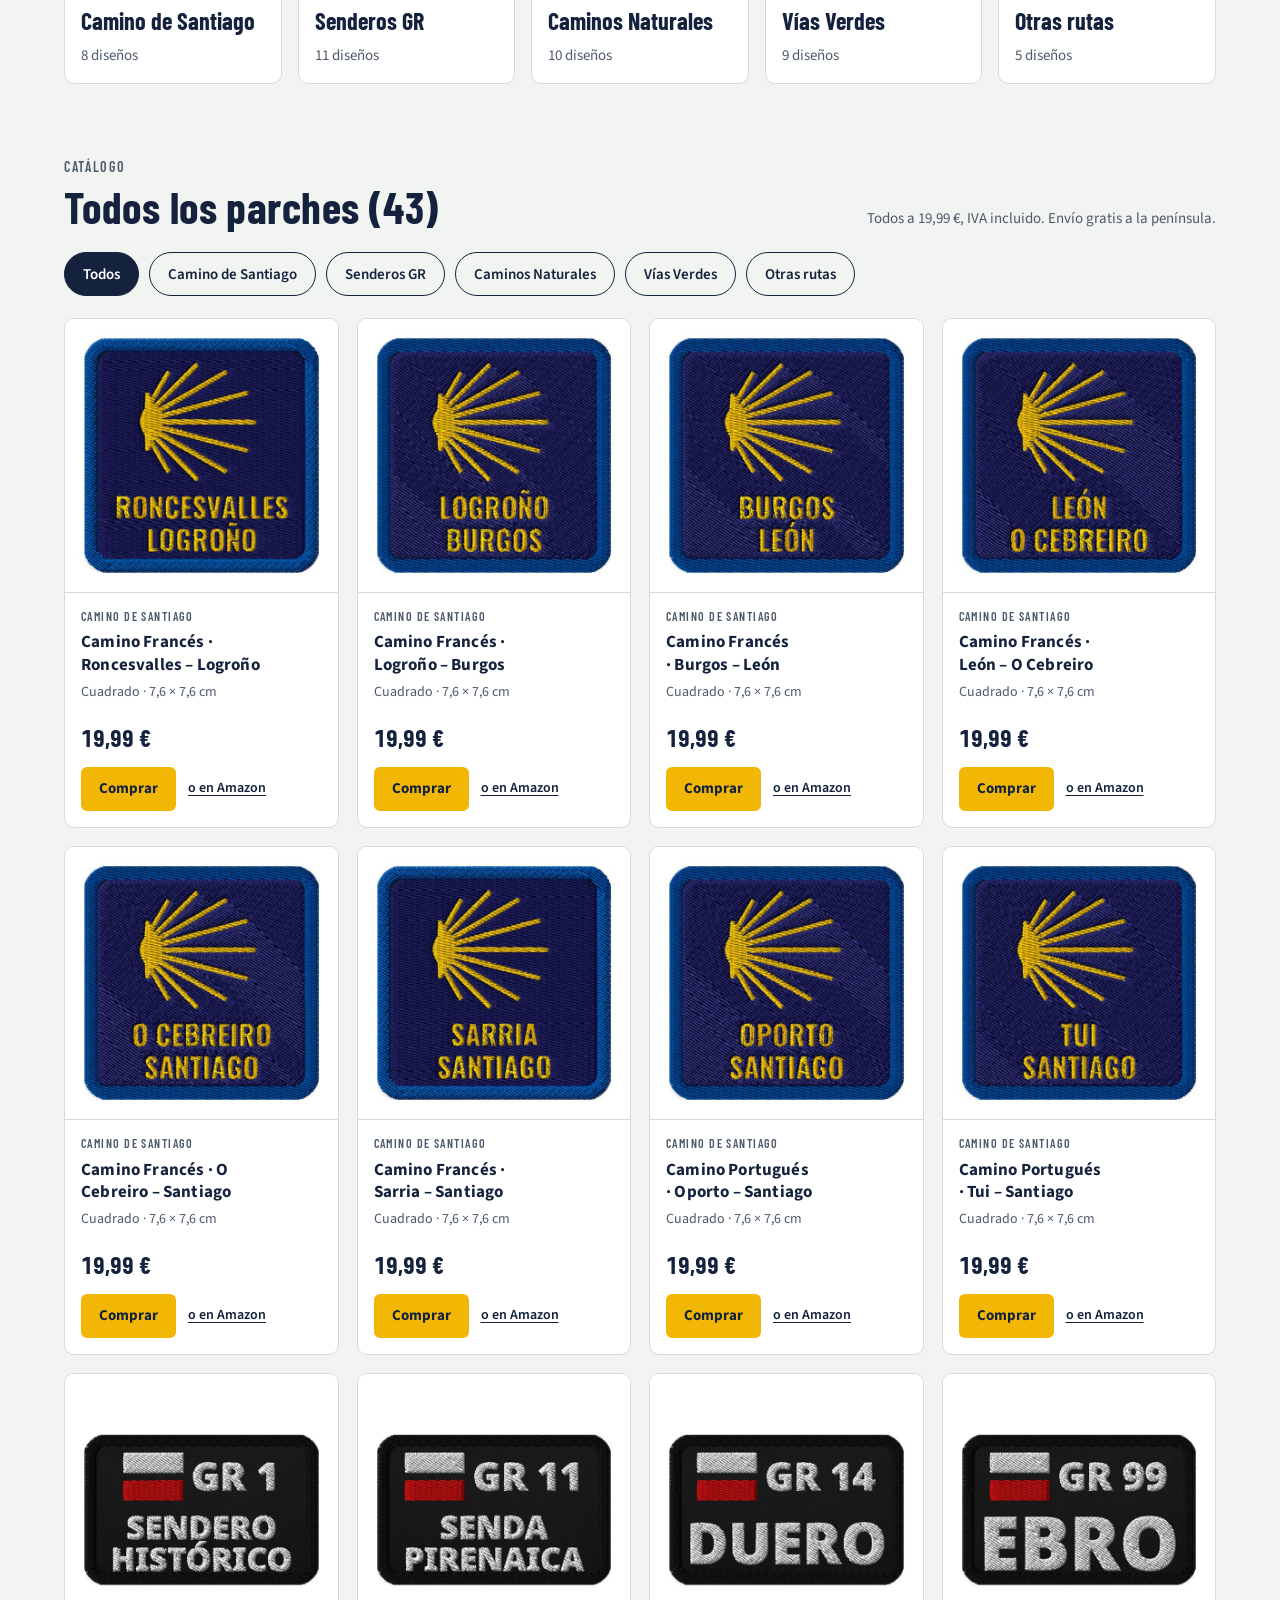
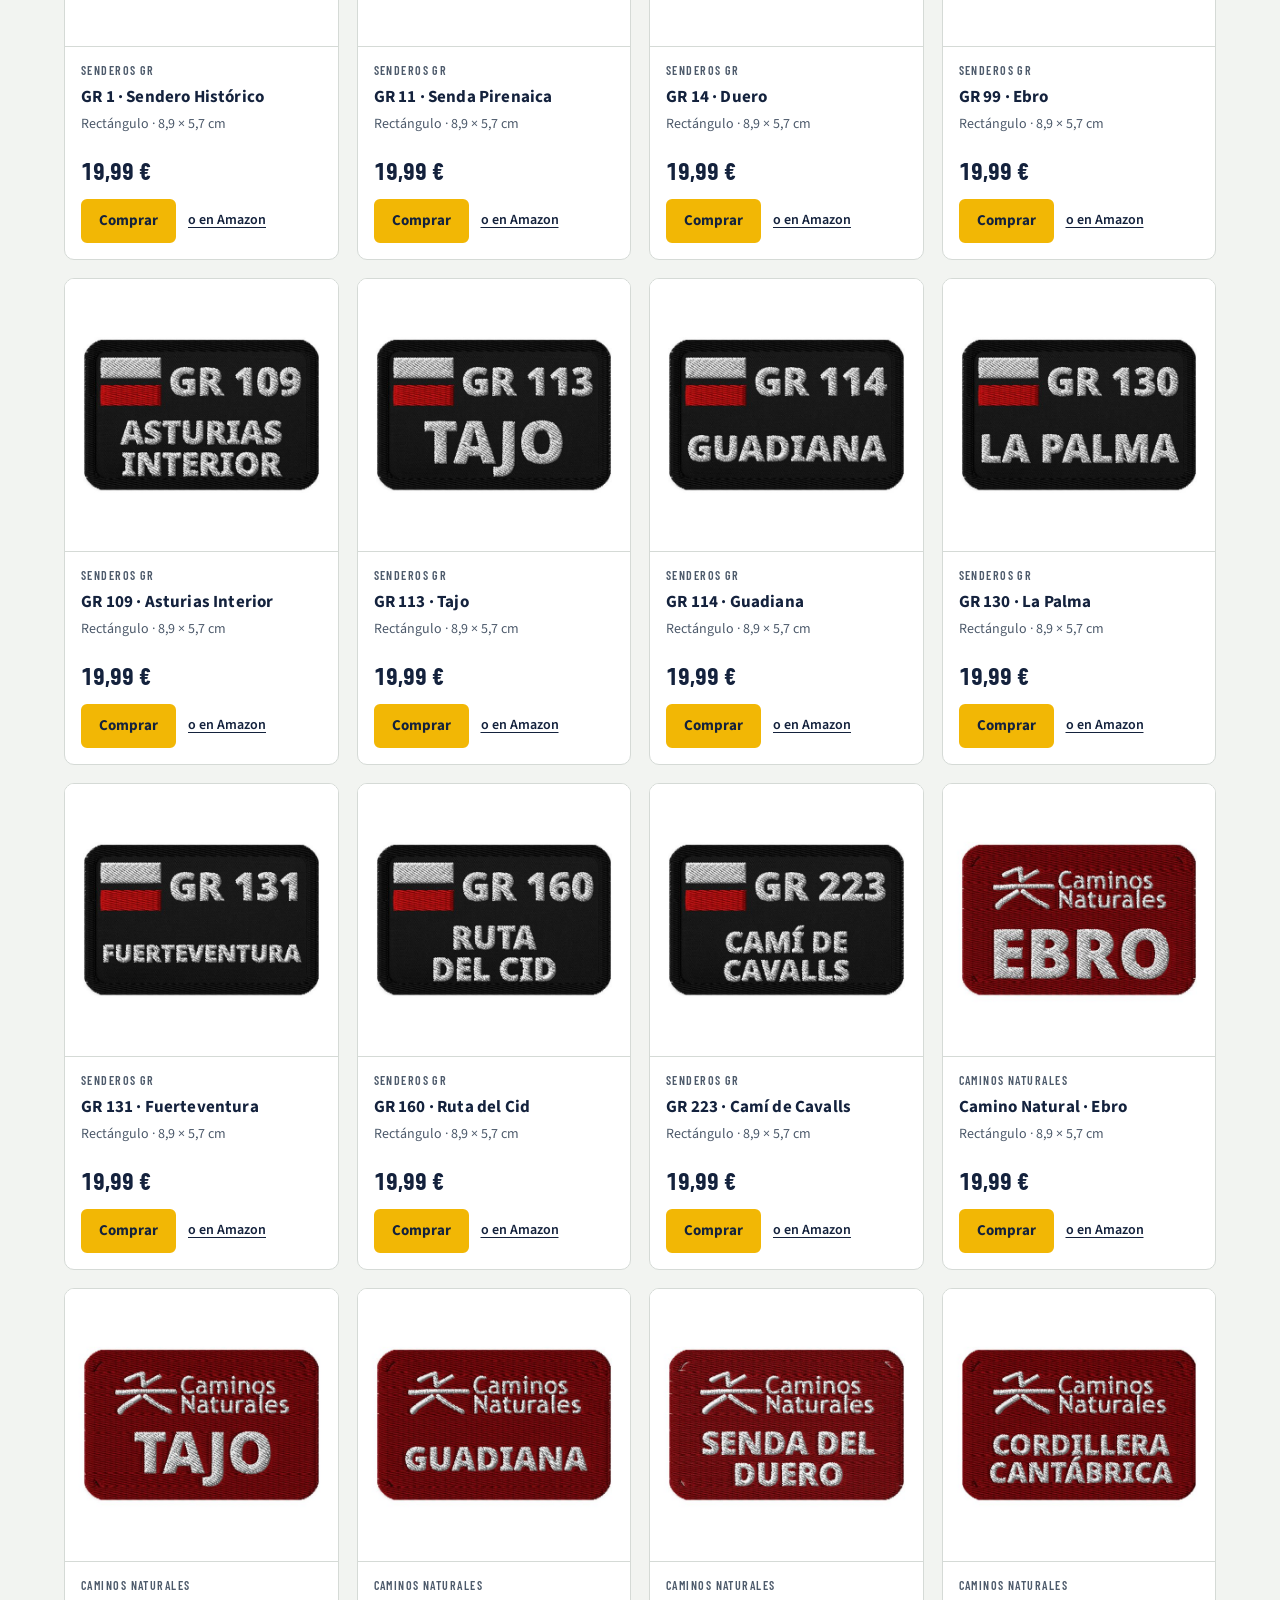
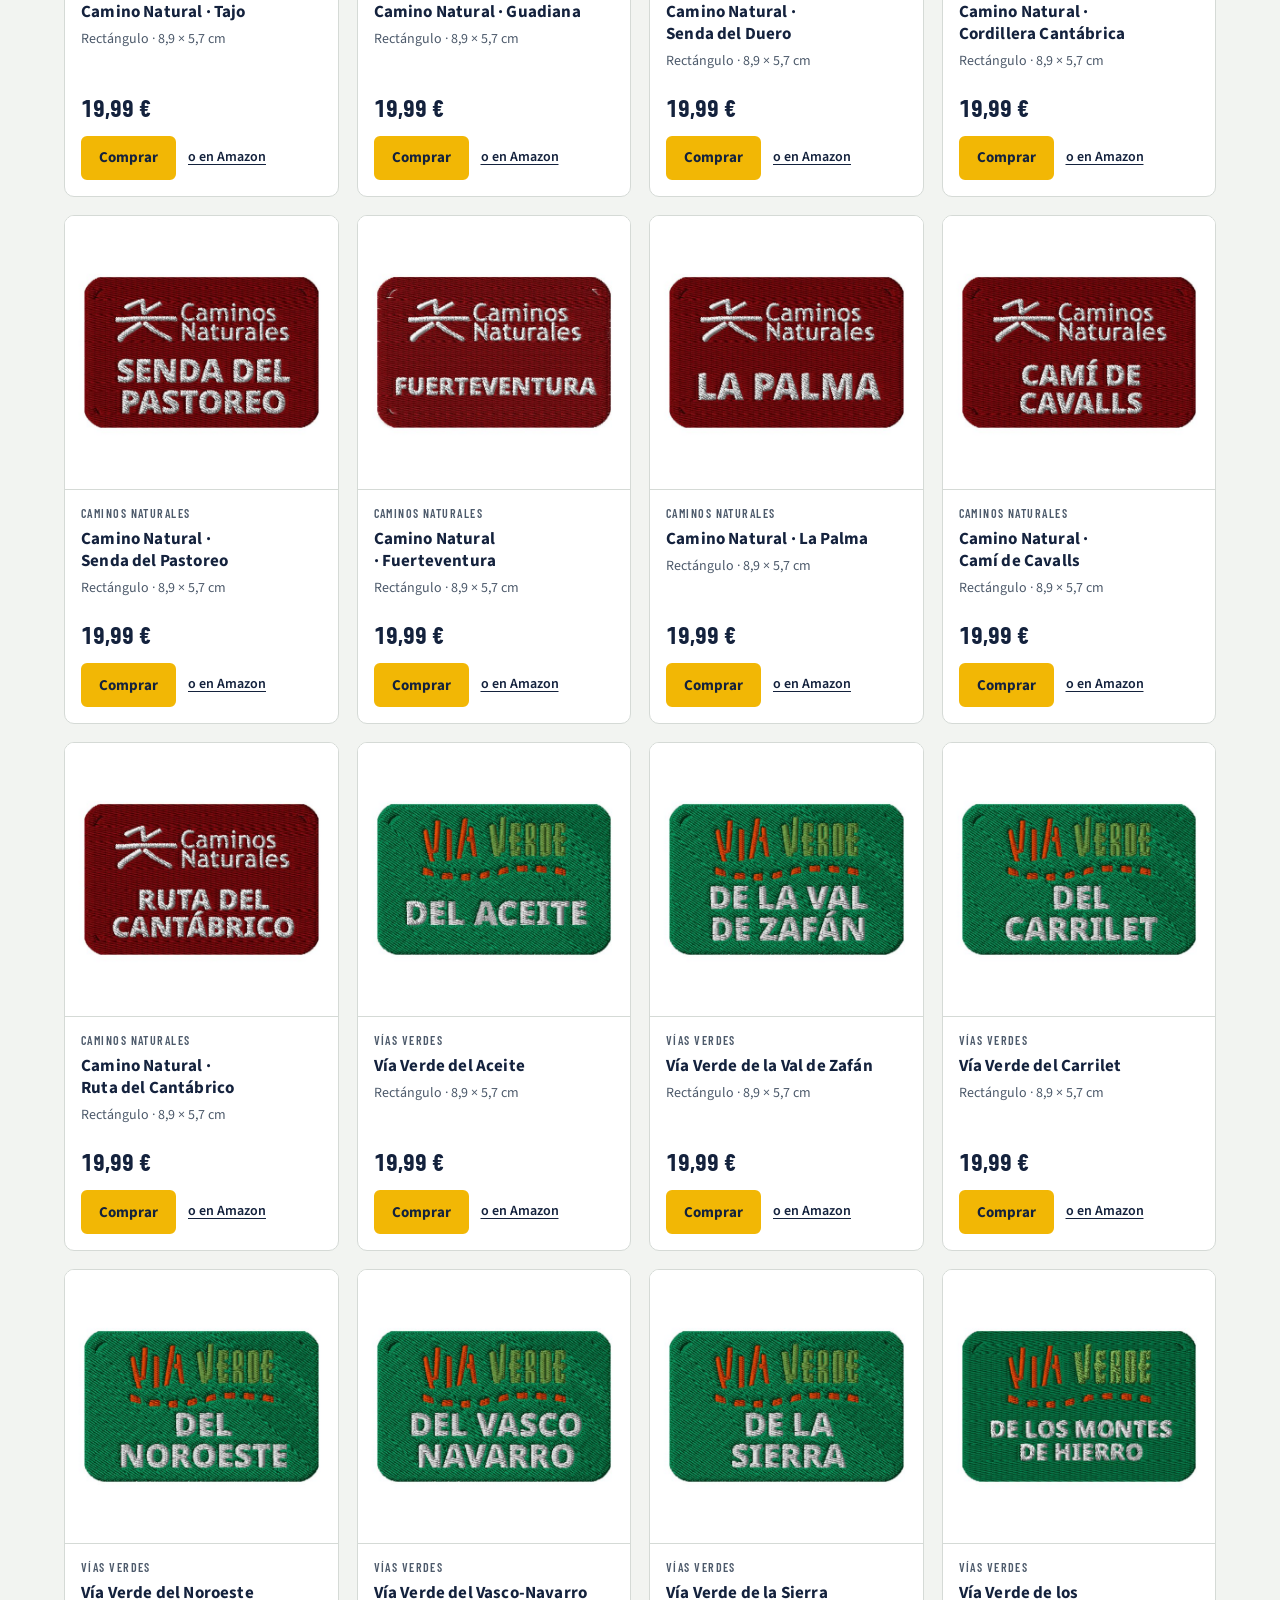
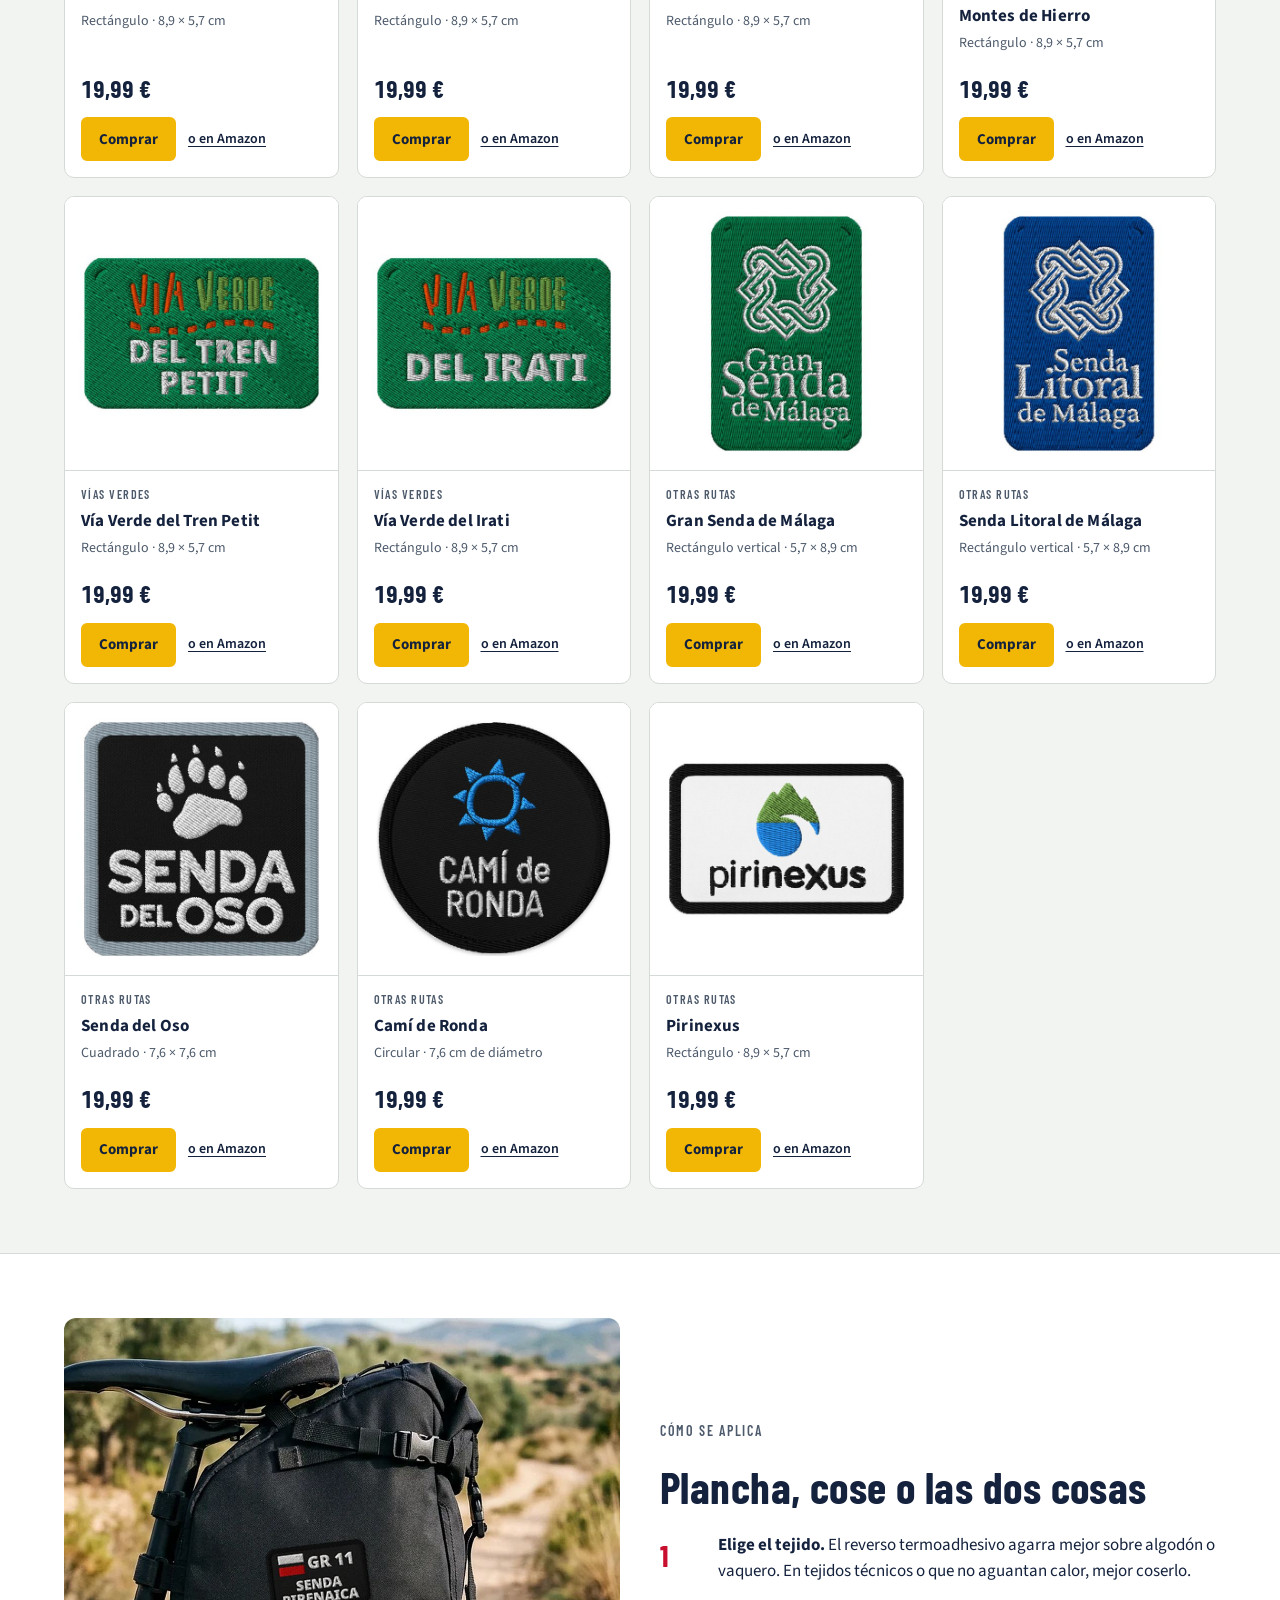
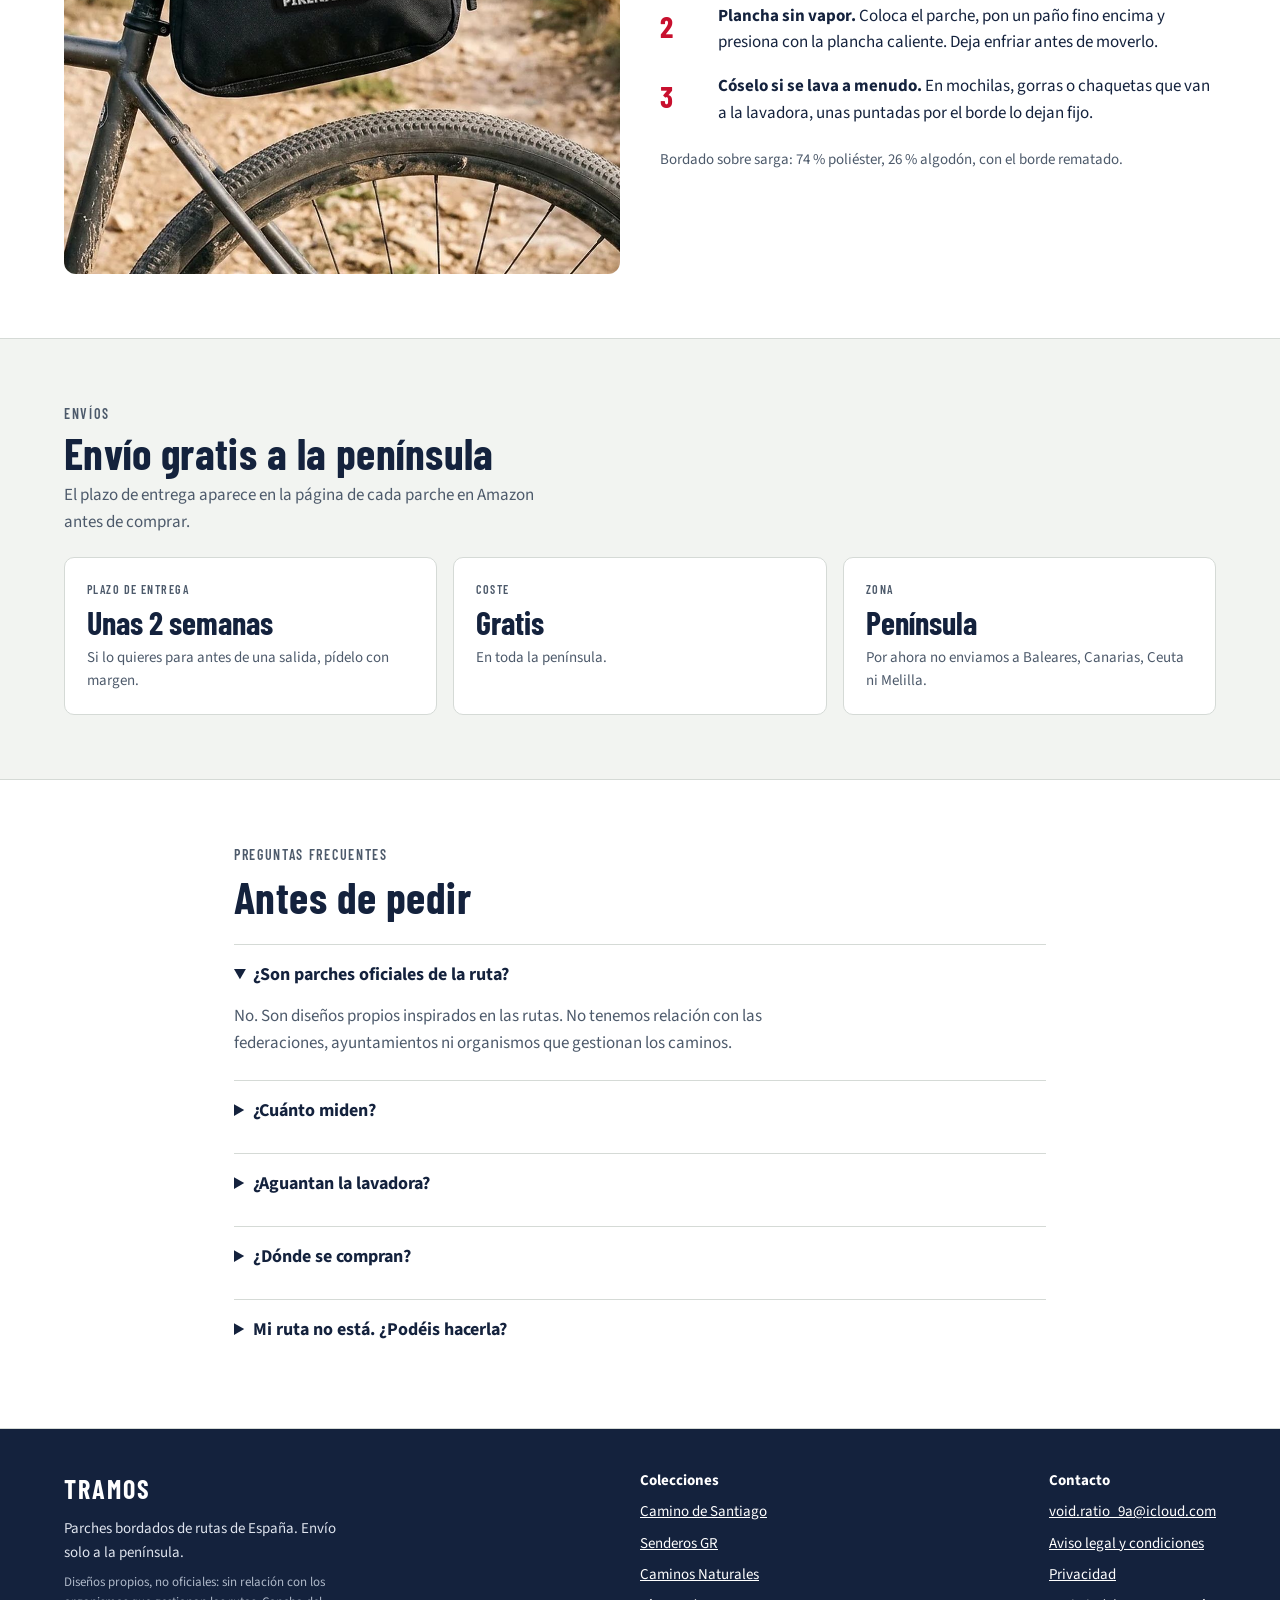
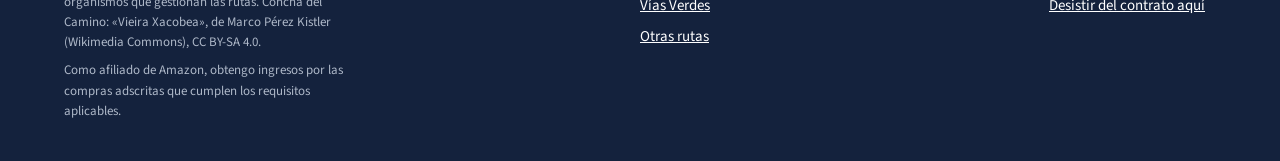
==== commit 710a56a1: "Compra directa con Stripe, páginas legales y tipografías locales - Botón "Comprar" con enlace de pag" ====
--- a/index.html
+++ b/index.html
@@ -7,11 +7,10 @@
 <meta name="description" content="Parches bordados del Camino de Santiago por tramos, senderos GR, Caminos Naturales y Vías Verdes. 19,99 €, envío gratis a la península.">
 <script>(function(){var p=location.pathname;if(!/\/$/.test(p)&&!/\.[a-z0-9]+$/i.test(p)){location.replace(p+'/'+location.search+location.hash)}})();</script>
 <link rel="icon" href="assets/img/favicon.svg" type="image/svg+xml">
-<link rel="preconnect" href="https://fonts.googleapis.com"><link rel="preconnect" href="https://fonts.gstatic.com" crossorigin><link href="https://fonts.googleapis.com/css2?family=Barlow+Condensed:wght@500;600;700&amp;family=Source+Sans+3:wght@400;600;700&amp;display=swap" rel="stylesheet">
 <link rel="stylesheet" href="assets/css/style.css">
 </head>
 <body>
-<div class="topbar">Los parches de Tramos se venden en <a href="https://www.amazon.es/">Amazon.es</a> · envío gratis a la península</div>
+<div class="topbar">Compra directa con pago seguro o en <a href="https://www.amazon.es/">Amazon.es</a> · envío gratis a la península</div>
 <header class="site-header"><div class="wrap">
   <a class="logo" href="index.html"><span class="stripe" aria-hidden="true"><span class="w"></span><span class="r"></span></span><b>TRAMOS</b></a>
   <nav class="nav" aria-label="Principal">
@@ -493,7 +492,7 @@
   <details><summary>¿Cuánto miden?</summary><p>Los rectangulares miden 8,9 × 5,7 cm, los cuadrados 7,6 × 7,6 cm, los verticales de Málaga 5,7 × 8,9 cm y el del Camí de Ronda 7,6 cm de diámetro.</p></details>
   <details><summary>¿Aguantan la lavadora?</summary><p>Planchados aguantan el uso normal. Si la prenda o la mochila se lava a menudo, recomendamos coserlos además.</p></details>
   <details><summary>¿Dónde se compran?</summary><p>De momento, en Amazon.es. Cada parche tiene su enlace en esta página; la compra, el pago y las devoluciones se gestionan en Amazon.</p></details>
-  <details><summary>Mi ruta no está. ¿Podéis hacerla?</summary><p>Escríbenos a <a href="mailto:hola@tramos.eu">hola@tramos.eu</a> con el nombre de la ruta y el tramo. Vamos ampliando el catálogo con lo que nos pedís.</p></details>
+  <details><summary>Mi ruta no está. ¿Podéis hacerla?</summary><p>Escríbenos a <a href="mailto:void.ratio_9a@icloud.com">void.ratio_9a@icloud.com</a> con el nombre de la ruta y el tramo. Vamos ampliando el catálogo con lo que nos pedís.</p></details>
 </div></section>
 </main>
 <footer class="site-footer"><div class="wrap">
@@ -507,7 +506,7 @@
     <a href="vias-verdes.html">Vías Verdes</a>
     <a href="otras-rutas.html">Otras rutas</a>
   </nav>
-  <div class="col"><span style="font-weight:700;color:#fff">Contacto</span><a href="mailto:hola@tramos.eu">hola@tramos.eu</a></div>
+  <div class="col"><span style="font-weight:700;color:#fff">Contacto</span><a href="mailto:void.ratio_9a@icloud.com">void.ratio_9a@icloud.com</a><a href="aviso-legal.html">Aviso legal y condiciones</a><a href="privacidad.html">Privacidad</a><a href="desistimiento.html">Desistir del contrato aquí</a></div>
 </div></footer>
 <script src="assets/js/products.js"></script>
 <script src="assets/js/site.js"></script>
--- a/assets/css/style.css
+++ b/assets/css/style.css
@@ -1,3 +1,10 @@
+/* Tipografías alojadas en la propia web (licencia SIL OFL 1.1), sin peticiones a Google */
+@font-face{font-family:"Barlow Condensed";font-style:normal;font-weight:500;font-display:swap;src:url(../fonts/barlow-condensed-latin-500-normal.woff2) format("woff2")}
+@font-face{font-family:"Barlow Condensed";font-style:normal;font-weight:600;font-display:swap;src:url(../fonts/barlow-condensed-latin-600-normal.woff2) format("woff2")}
+@font-face{font-family:"Barlow Condensed";font-style:normal;font-weight:700;font-display:swap;src:url(../fonts/barlow-condensed-latin-700-normal.woff2) format("woff2")}
+@font-face{font-family:"Source Sans 3";font-style:normal;font-weight:400;font-display:swap;src:url(../fonts/source-sans-3-latin-400-normal.woff2) format("woff2")}
+@font-face{font-family:"Source Sans 3";font-style:normal;font-weight:600;font-display:swap;src:url(../fonts/source-sans-3-latin-600-normal.woff2) format("woff2")}
+@font-face{font-family:"Source Sans 3";font-style:normal;font-weight:700;font-display:swap;src:url(../fonts/source-sans-3-latin-700-normal.woff2) format("woff2")}
 :root{
   --ink:#14223d;--paper:#f2f4f1;--card:#ffffff;--muted:#4d5a6b;--line:#d5dad6;
   --shell:#f2b705;--gr:#c8102e;--moss:#2f5d46;--jac:#1d2c78;
@@ -74,6 +81,8 @@
 .pfoot{display:flex;flex-wrap:wrap;justify-content:space-between;align-items:center;gap:10px;margin-top:auto;padding-top:10px}
 .price{font-family:var(--display);font-weight:700;font-size:24px;font-variant-numeric:tabular-nums}
 .buy{min-height:44px;font-size:15px;padding:0 16px}
+.buyslot{display:inline-flex;align-items:center;gap:12px;flex-wrap:wrap}
+.alt-buy{font-size:14px;font-weight:600;color:inherit;text-decoration:underline;text-underline-offset:3px}
 .soon{display:inline-flex;align-items:center;min-height:44px;padding:0 14px;border-radius:6px;border:1.5px dashed #8a95a3;color:var(--muted);font-weight:600;font-size:14px}
 .routes{display:flex;flex-direction:column;gap:18px}
 .route{display:grid;grid-template-columns:minmax(0,220px) minmax(0,1fr);gap:24px;background:var(--card);border:1px solid var(--line);border-radius:10px;padding:18px;align-items:start}
@@ -103,3 +112,15 @@
 .site-footer .brand{font-family:var(--display);font-weight:700;font-size:26px;letter-spacing:.08em;color:#fff}
 .site-footer .small{font-size:13px;color:#aeb8c8}
 @media (prefers-reduced-motion:reduce){html{scroll-behavior:auto}*{transition:none!important}}
+
+/* Páginas legales */
+.legal{max-width:760px}
+.legal h2{font-family:var(--display);font-size:28px;margin:32px 0 8px}
+.legal h3{font-family:var(--display);font-size:21px;margin:22px 0 6px}
+.legal p{margin:0 0 12px;line-height:1.55}
+.legal blockquote{margin:12px 0;padding:14px 18px;border-left:4px solid var(--line);background:var(--card)}
+.dform[hidden]{display:none}
+.dform{display:flex;flex-direction:column;gap:14px;max-width:460px;margin-top:20px}
+.dform label{display:flex;flex-direction:column;gap:6px;font-weight:600}
+.dform input{font:inherit;padding:10px 12px;border:1.5px solid var(--line);border-radius:6px;background:#fff}
+.dform .note{font-size:14px;color:var(--muted)}
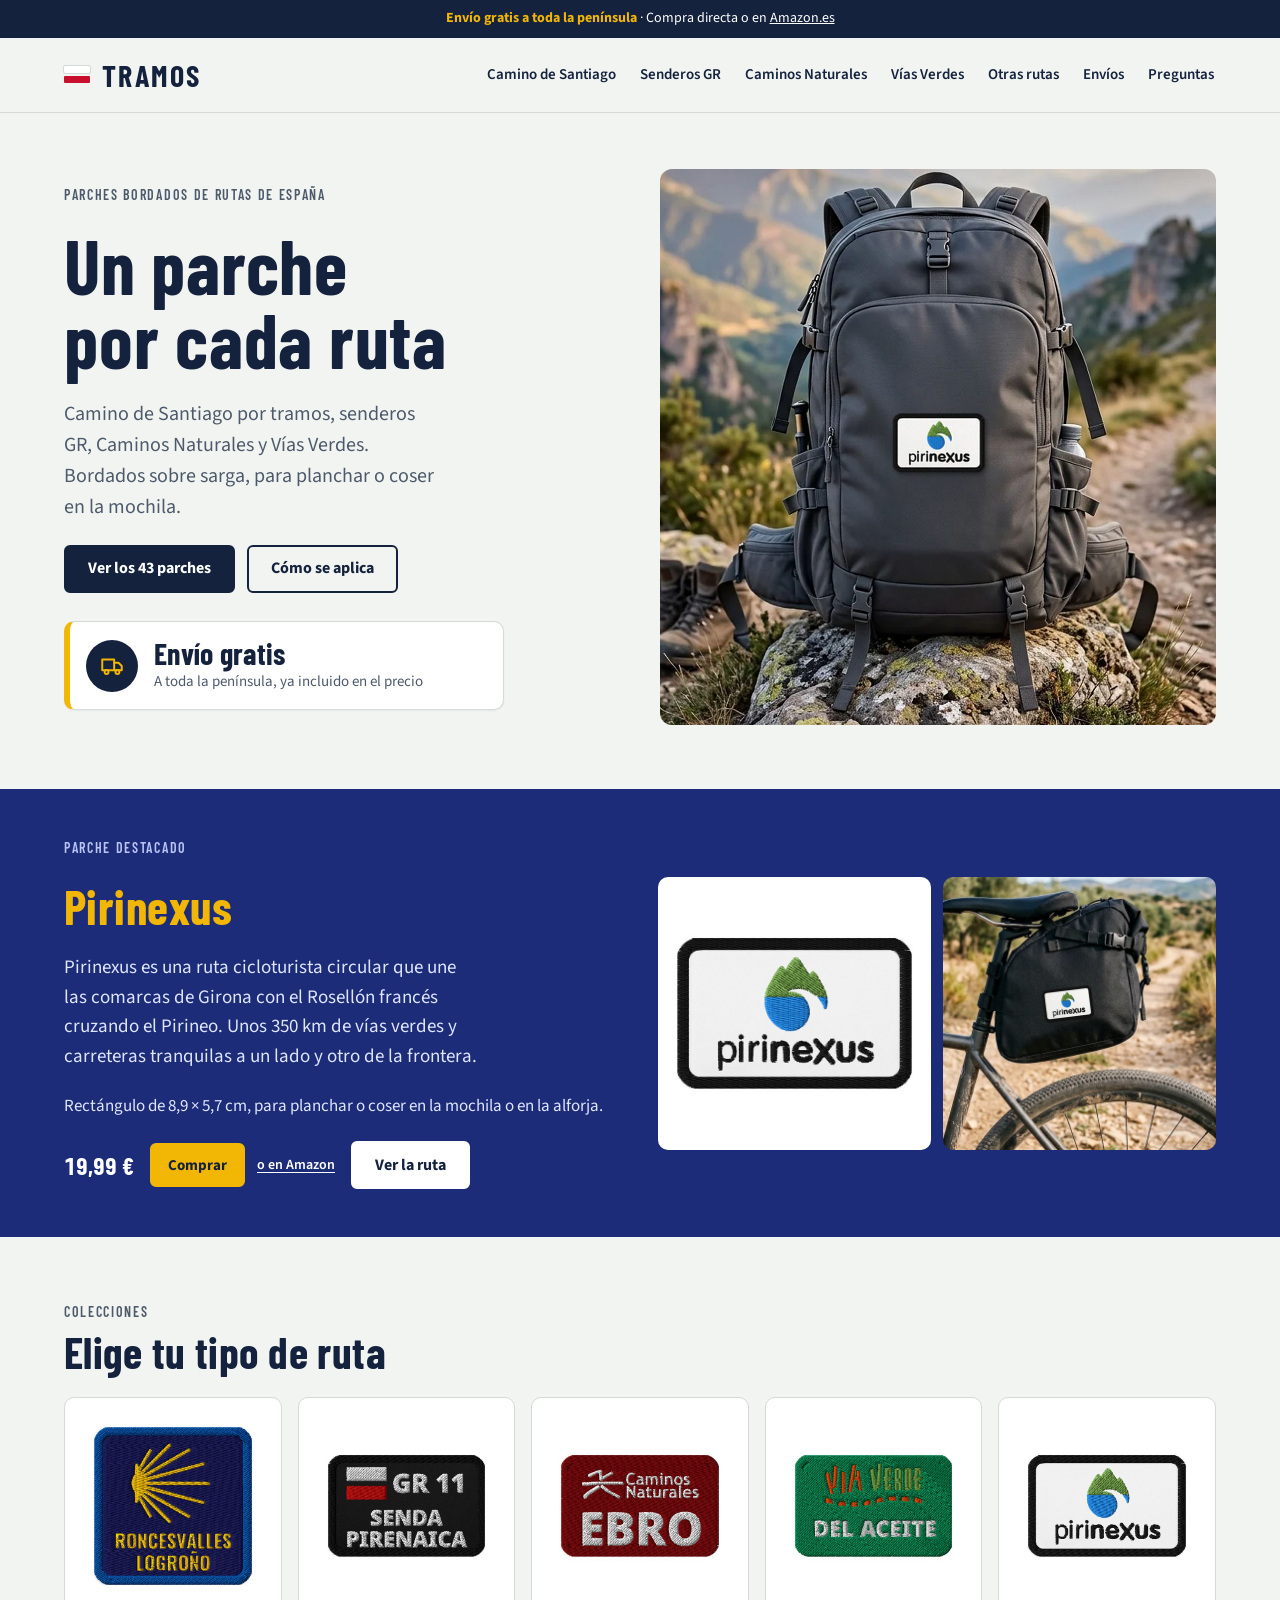
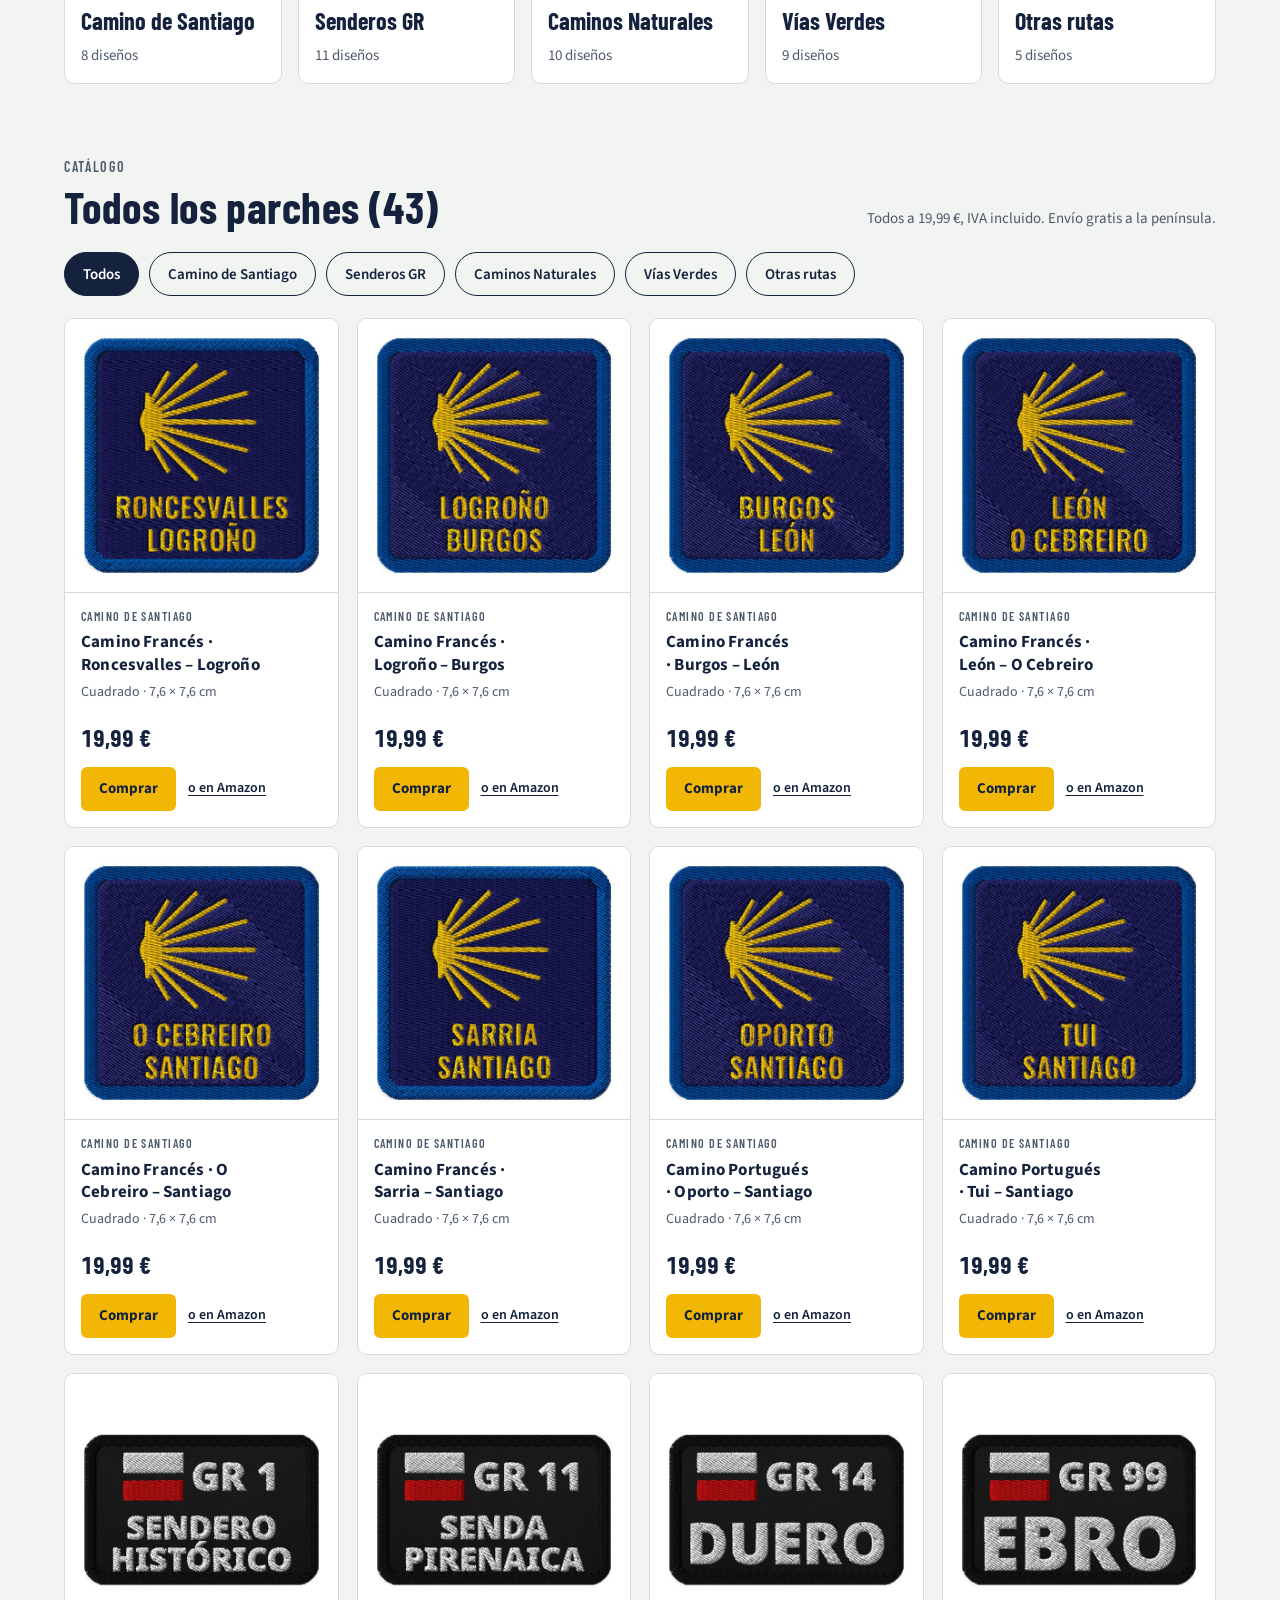
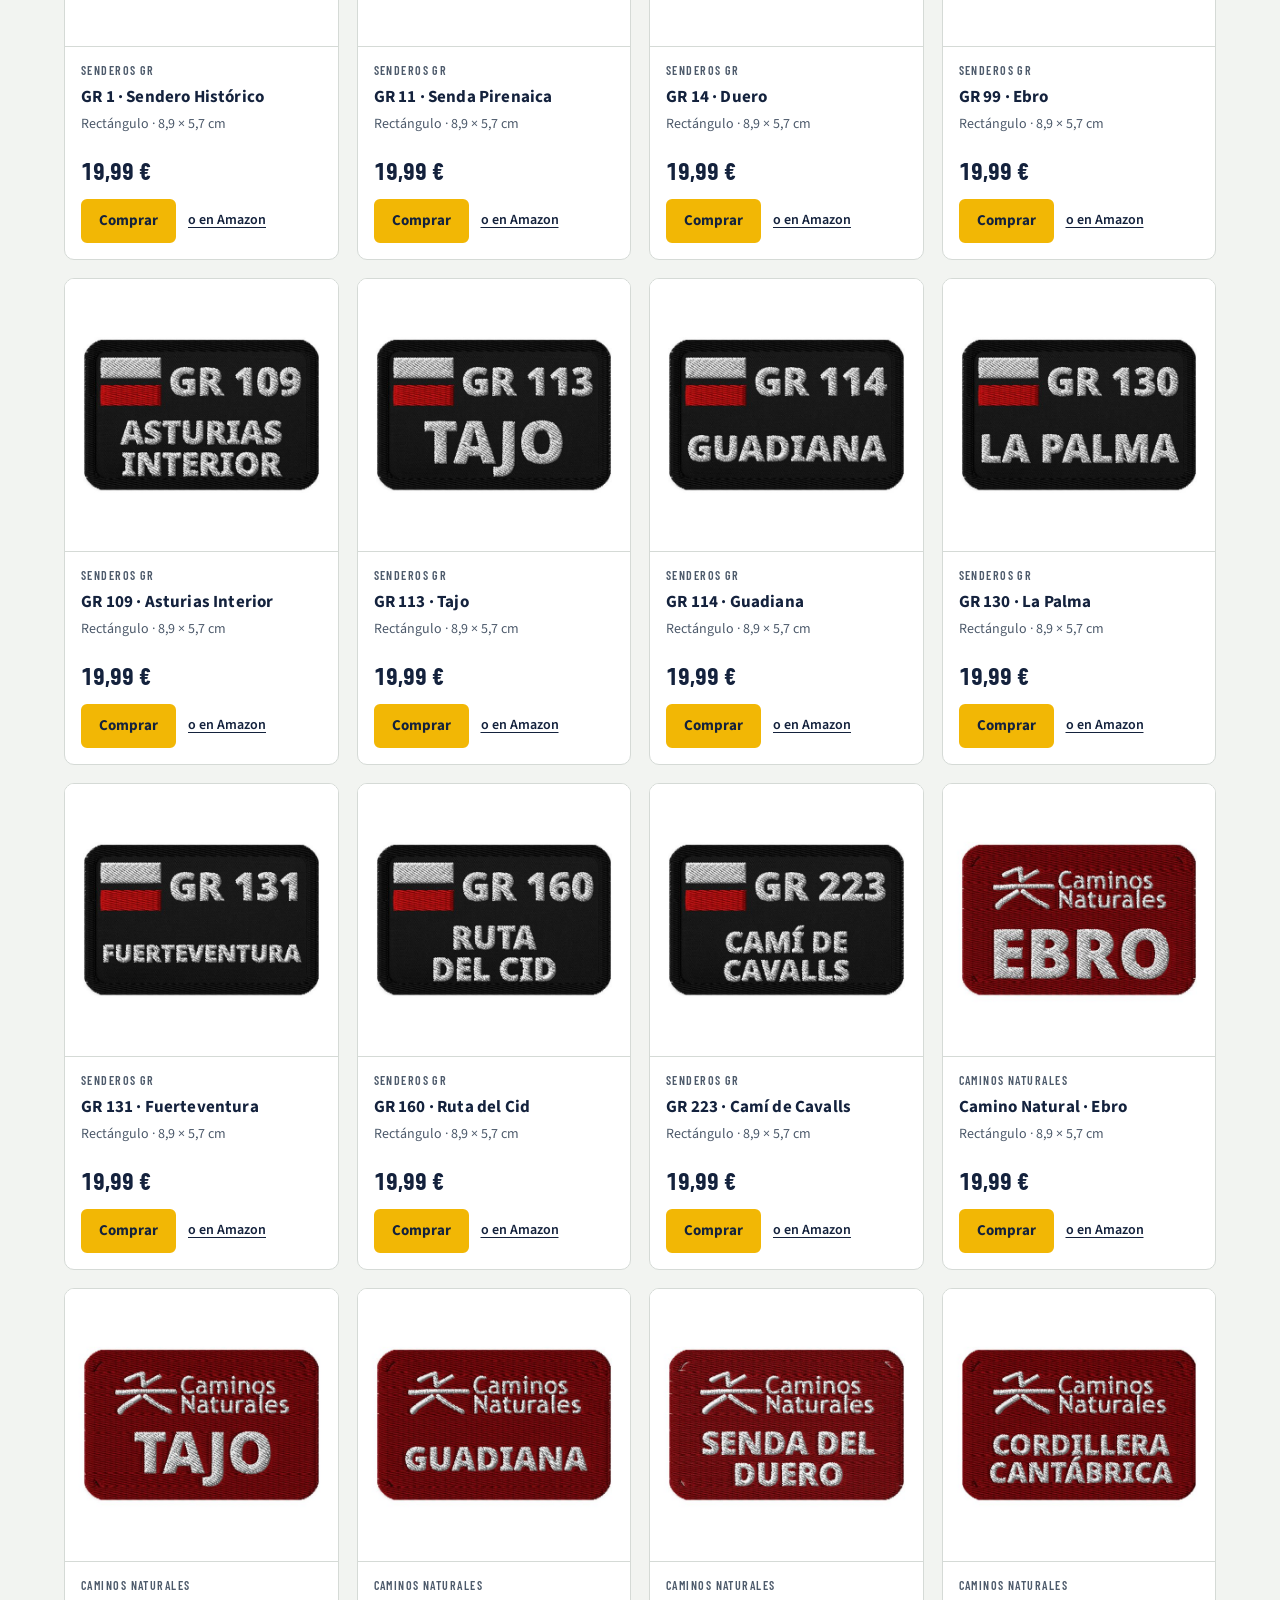
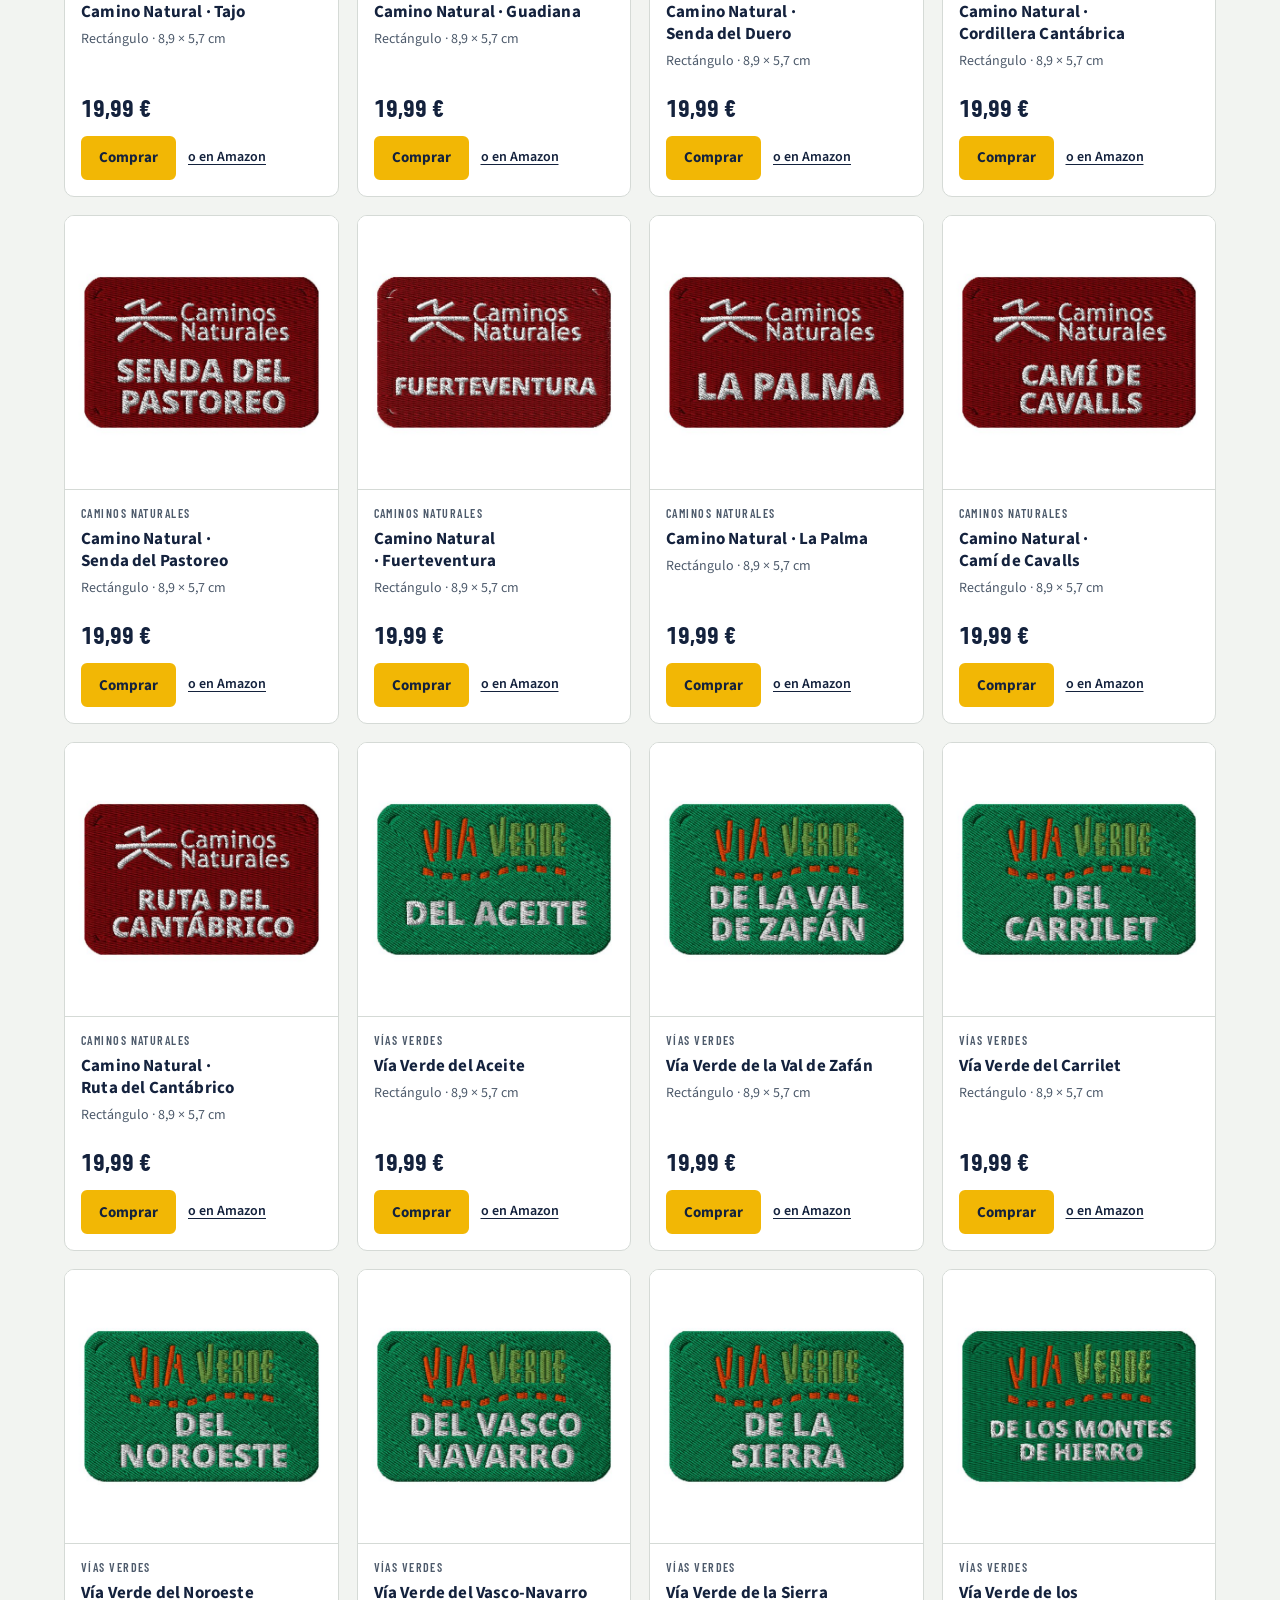
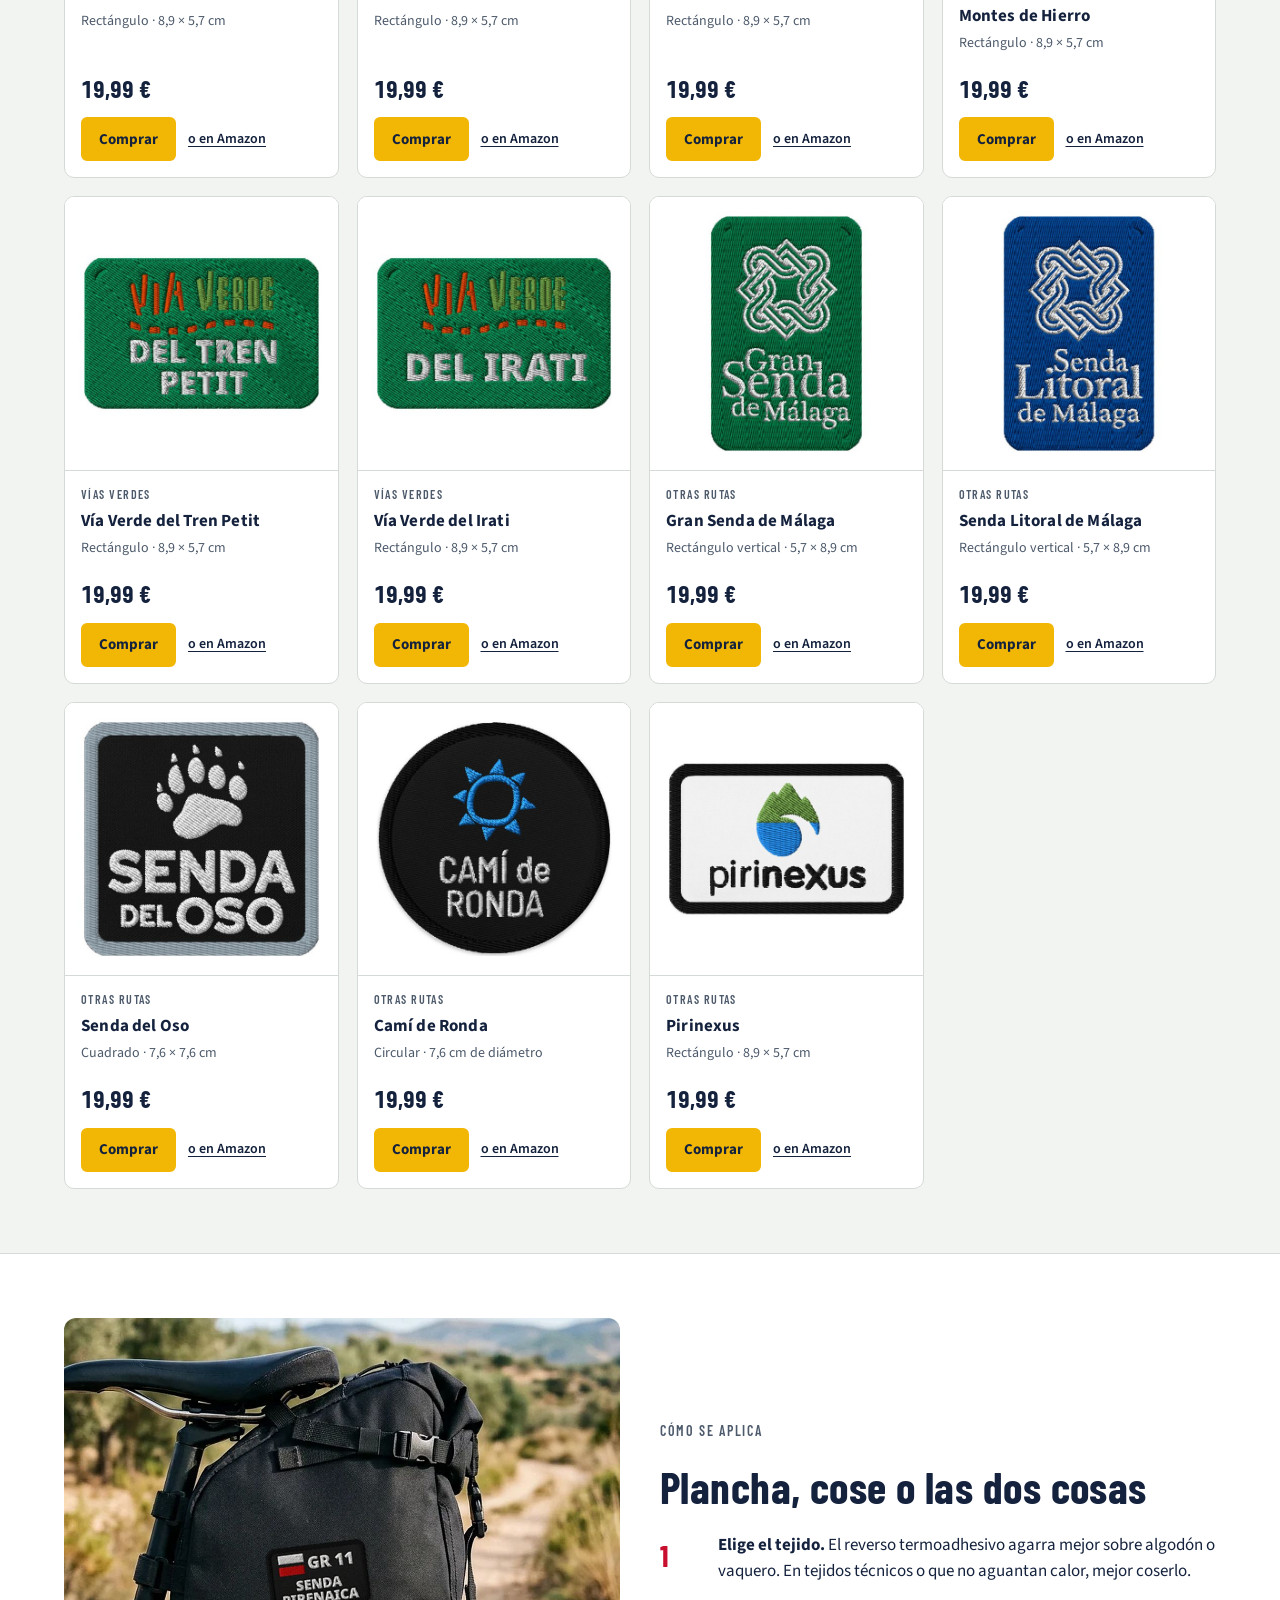
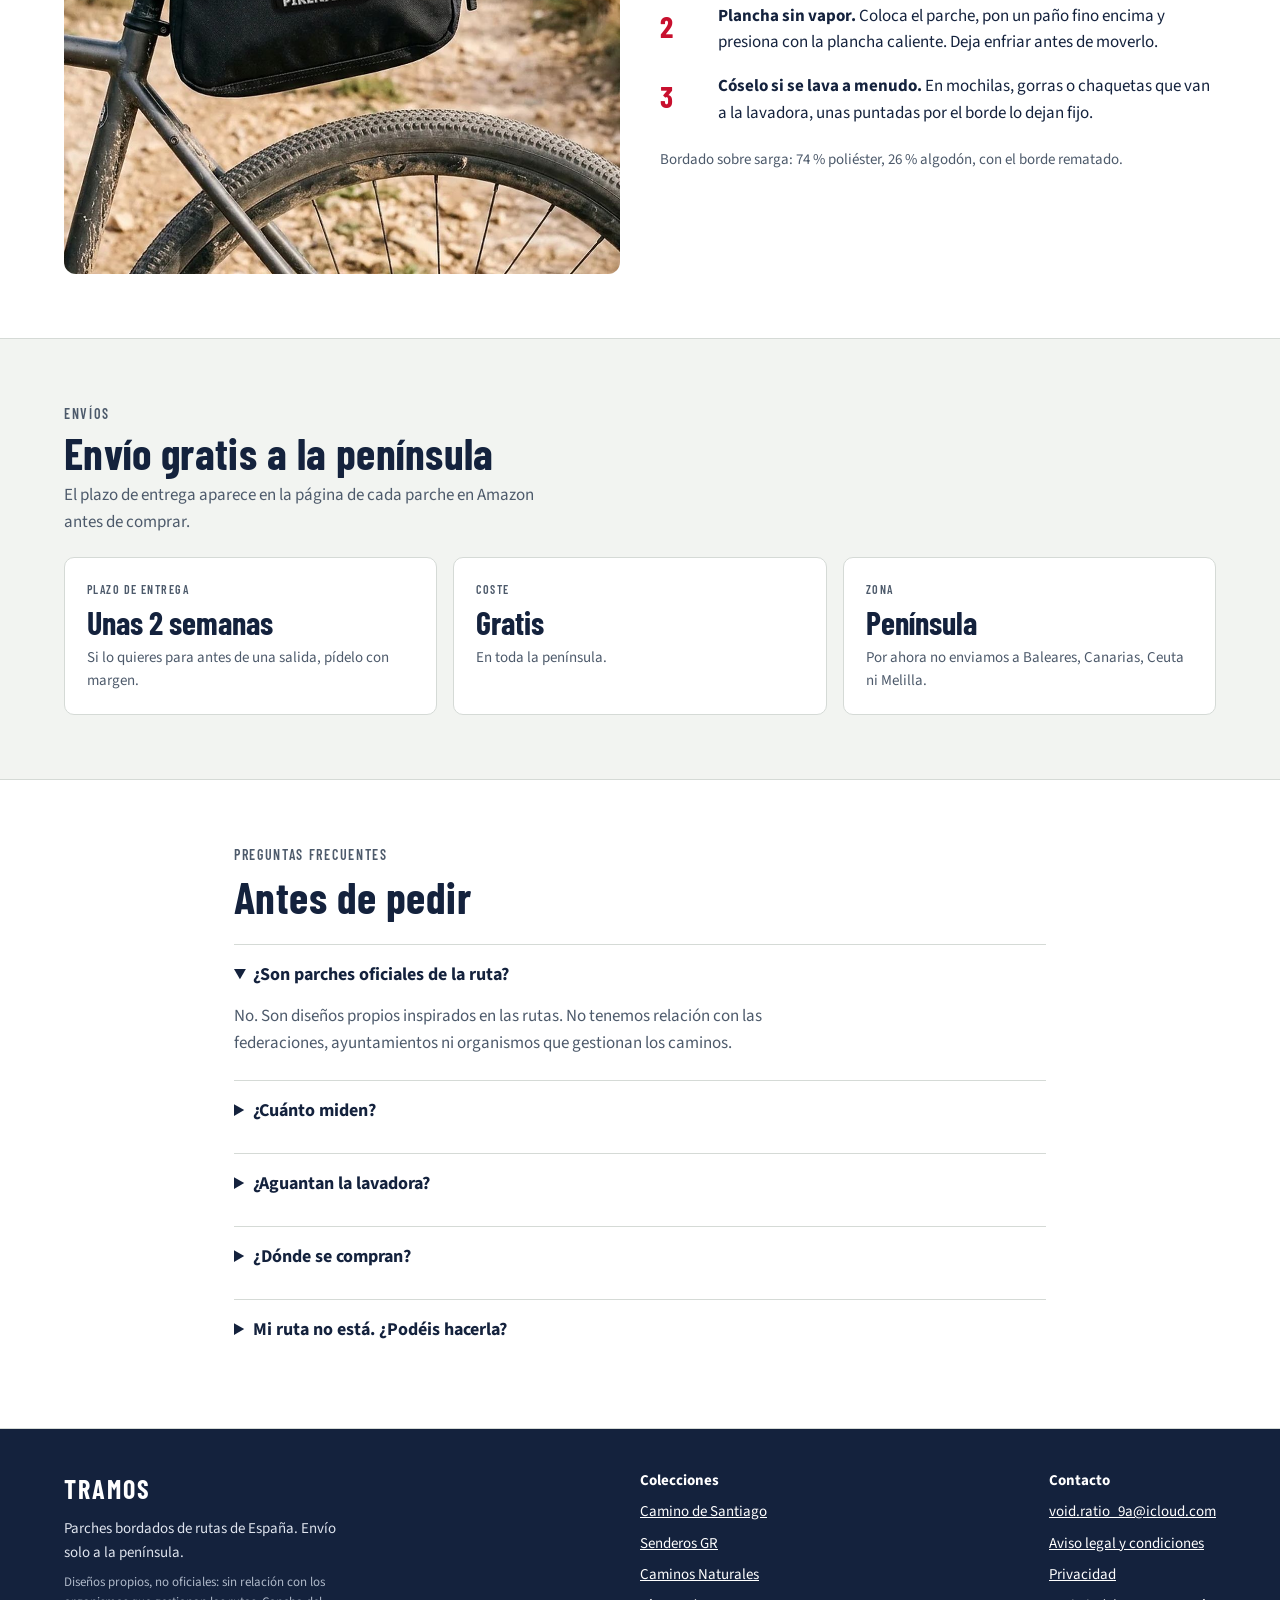
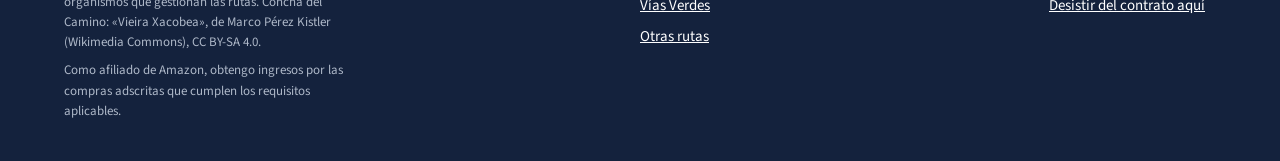
==== commit a7333cdb: "Envío gratis destacado en la barra superior y en las portadas - Barra superior: "Envío gratis a toda" ====
--- a/index.html
+++ b/index.html
@@ -10,7 +10,7 @@
 <link rel="stylesheet" href="assets/css/style.css">
 </head>
 <body>
-<div class="topbar">Compra directa con pago seguro o en <a href="https://www.amazon.es/">Amazon.es</a> · envío gratis a la península</div>
+<div class="topbar"><b>Envío gratis a toda la península</b> · Compra directa o en <a href="https://www.amazon.es/">Amazon.es</a></div>
 <header class="site-header"><div class="wrap">
   <a class="logo" href="index.html"><span class="stripe" aria-hidden="true"><span class="w"></span><span class="r"></span></span><b>TRAMOS</b></a>
   <nav class="nav" aria-label="Principal">
@@ -30,11 +30,7 @@
     <h1 class="h-xl">Un parche por cada ruta</h1>
     <p class="lead">Camino de Santiago por tramos, senderos GR, Caminos Naturales y Vías Verdes. Bordados sobre sarga, para planchar o coser en la mochila.</p>
     <div class="row"><a class="btn btn-solid" href="#parches">Ver los 43 parches</a><a class="btn btn-ghost" href="#como">Cómo se aplica</a></div>
-    <dl class="facts">
-      <div><dt class="eyebrow">Material</dt><dd>Bordado<small>Hilo sobre sarga, borde rematado</small></dd></div>
-      <div><dt class="eyebrow">Aplicación</dt><dd>Plancha<small>Termoadhesivo, también se puede coser</small></dd></div>
-      <div><dt class="eyebrow">Envío</dt><dd>Gratis<small>A toda la península</small></dd></div>
-    </dl>
+    <div class="ship"><span class="ship-ico" aria-hidden="true"><svg viewBox="0 0 24 24" width="26" height="26" fill="none" stroke="currentColor" stroke-width="1.8" stroke-linecap="round" stroke-linejoin="round"><path d="M3 6h11v10H3z"/><path d="M14 9h4l3 3v4h-7"/><circle cx="7" cy="17.5" r="1.8"/><circle cx="17" cy="17.5" r="1.8"/></svg></span><p><b>Envío gratis</b><span>A toda la península, ya incluido en el precio</span></p></div>
   </div>
   <img src="assets/img/hero-pirinexus.jpg" alt="Mochila en un sendero de montaña con el parche de Pirinexus" width="1100" height="1100">
 </section>
--- a/assets/css/style.css
+++ b/assets/css/style.css
@@ -124,3 +124,11 @@
 .dform label{display:flex;flex-direction:column;gap:6px;font-weight:600}
 .dform input{font:inherit;padding:10px 12px;border:1.5px solid var(--line);border-radius:6px;background:#fff}
 .dform .note{font-size:14px;color:var(--muted)}
+
+/* Envío gratis destacado */
+.topbar b{color:var(--shell);font-weight:700}
+.ship{display:flex;align-items:center;gap:16px;margin-top:6px;padding:16px 22px 16px 16px;max-width:440px;background:var(--card);border:1px solid var(--line);border-left:6px solid var(--shell);border-radius:10px;box-shadow:0 1px 2px rgba(20,34,61,.06)}
+.ship-ico{flex:none;display:grid;place-items:center;width:52px;height:52px;border-radius:50%;background:var(--ink);color:var(--shell)}
+.ship p{margin:0;display:flex;flex-direction:column;gap:2px}
+.ship b{font-family:var(--display);font-weight:700;font-size:30px;line-height:1;letter-spacing:.01em}
+.ship p span{font-size:15px;color:var(--muted)}
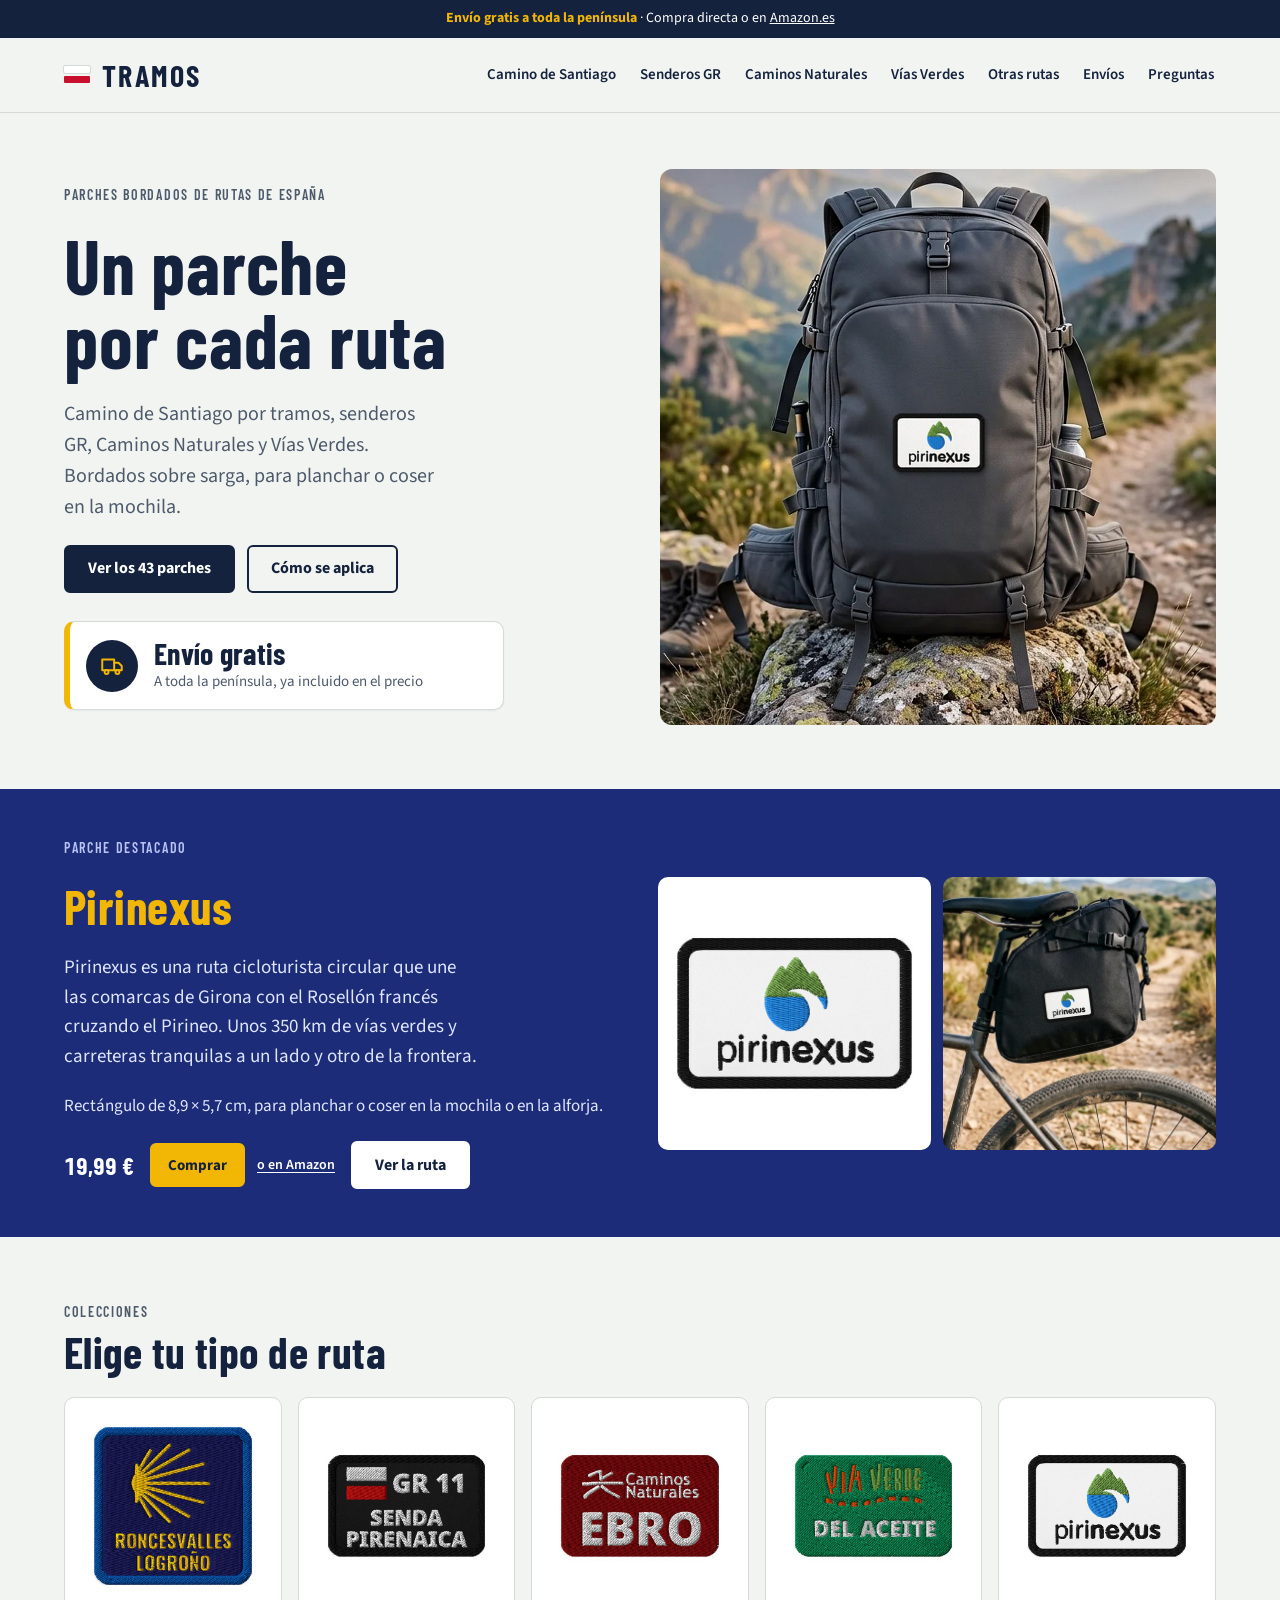
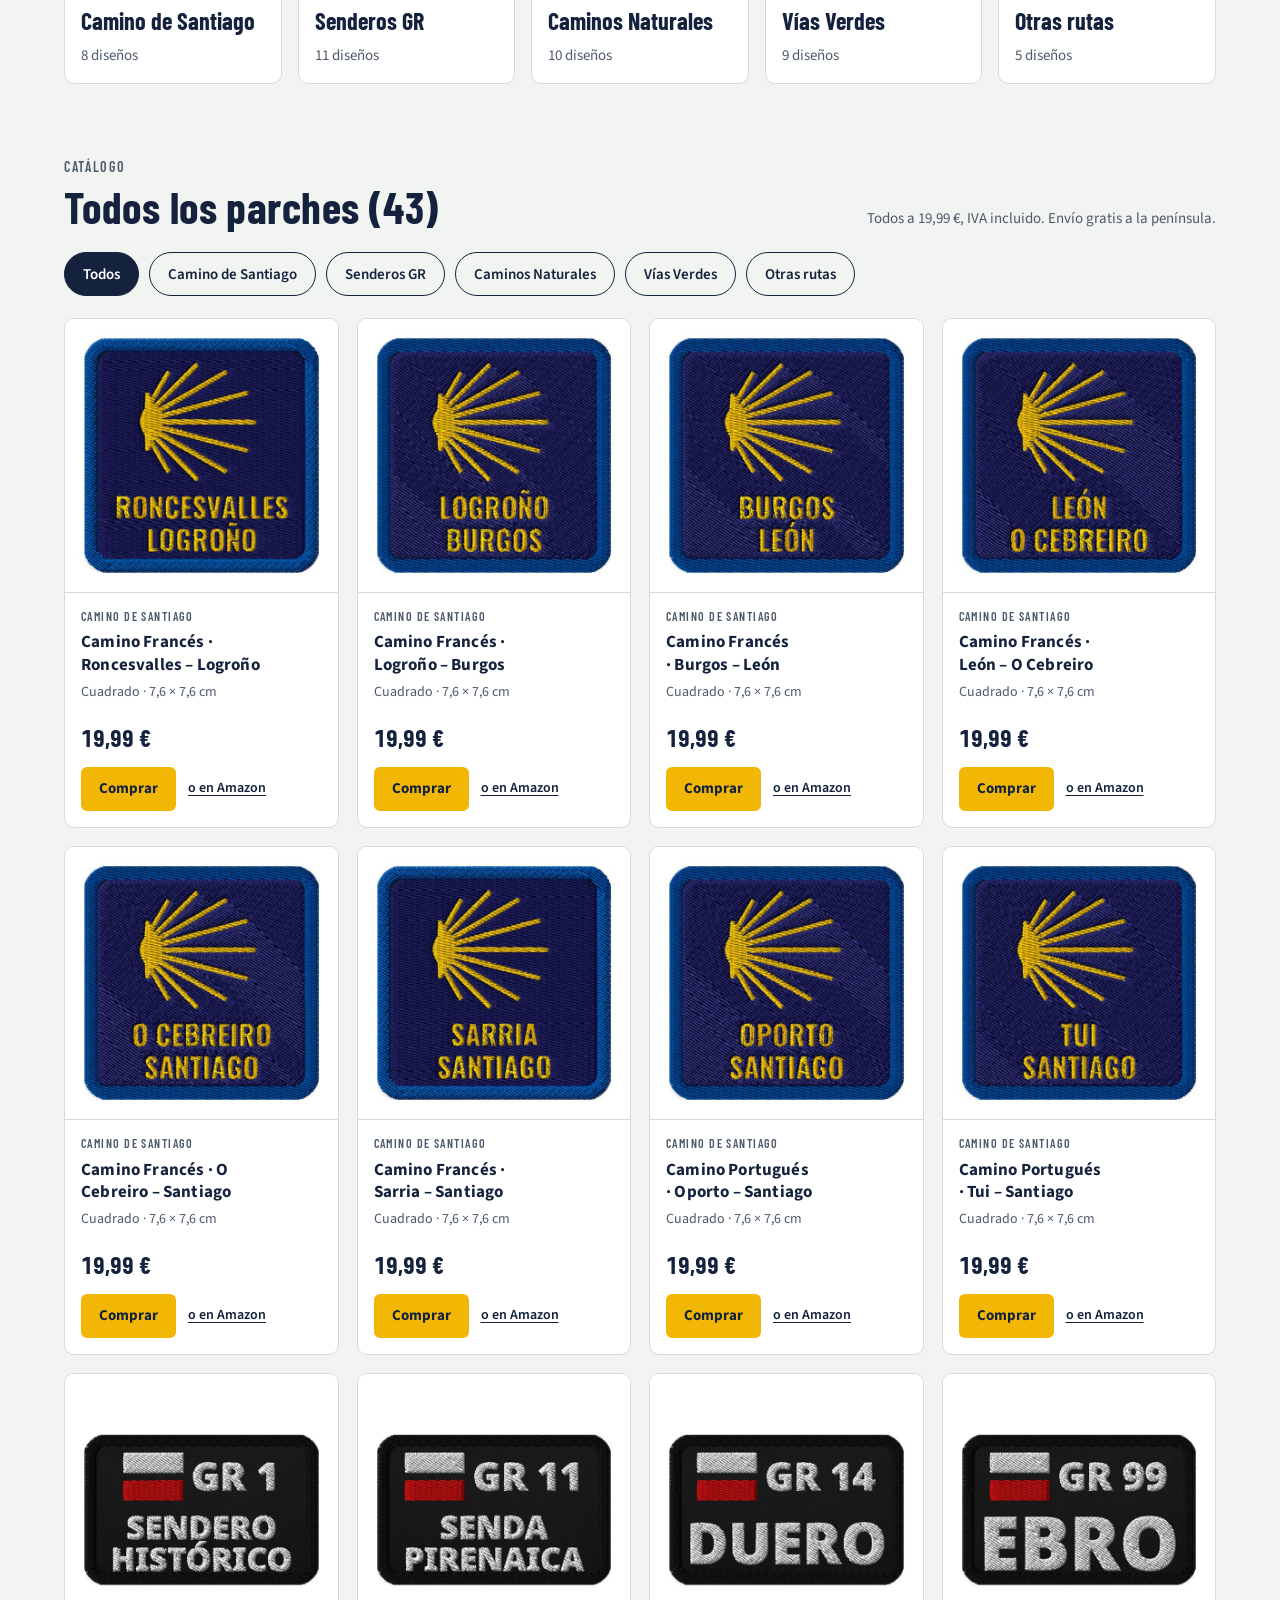
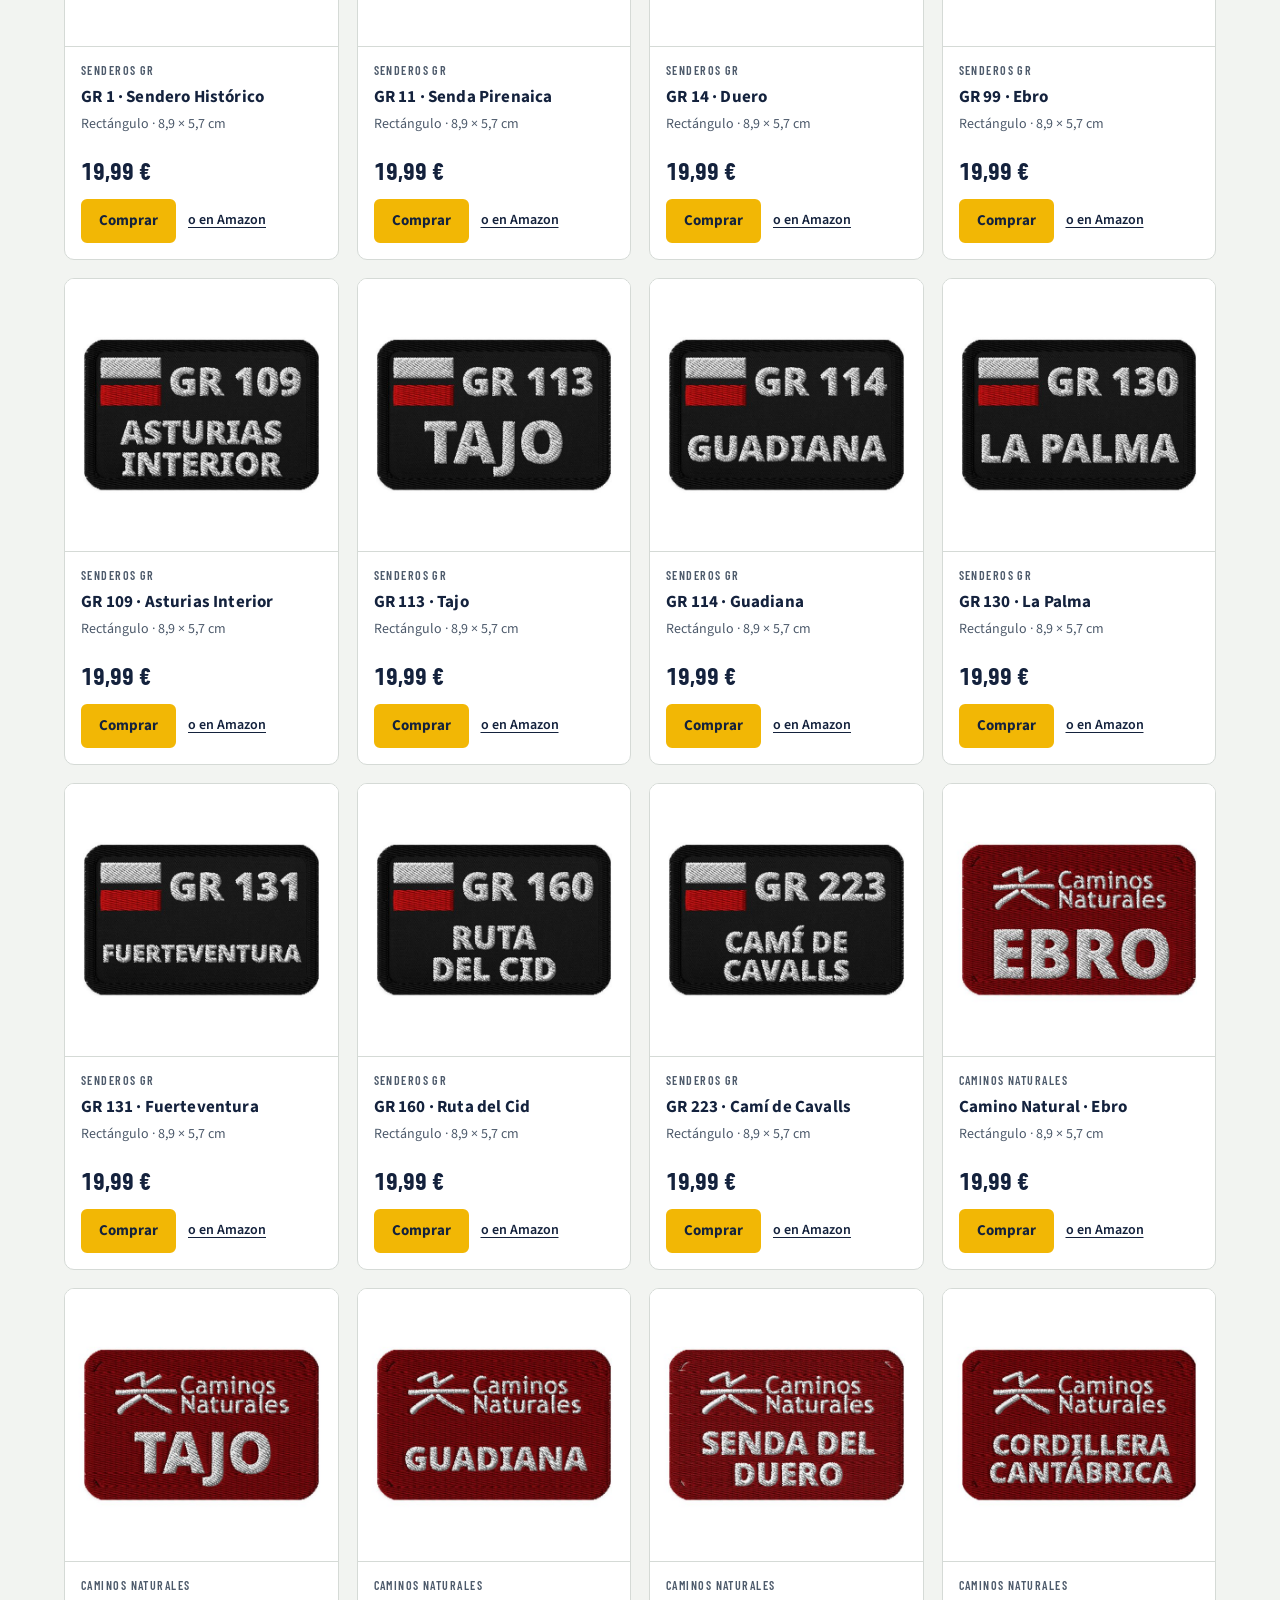
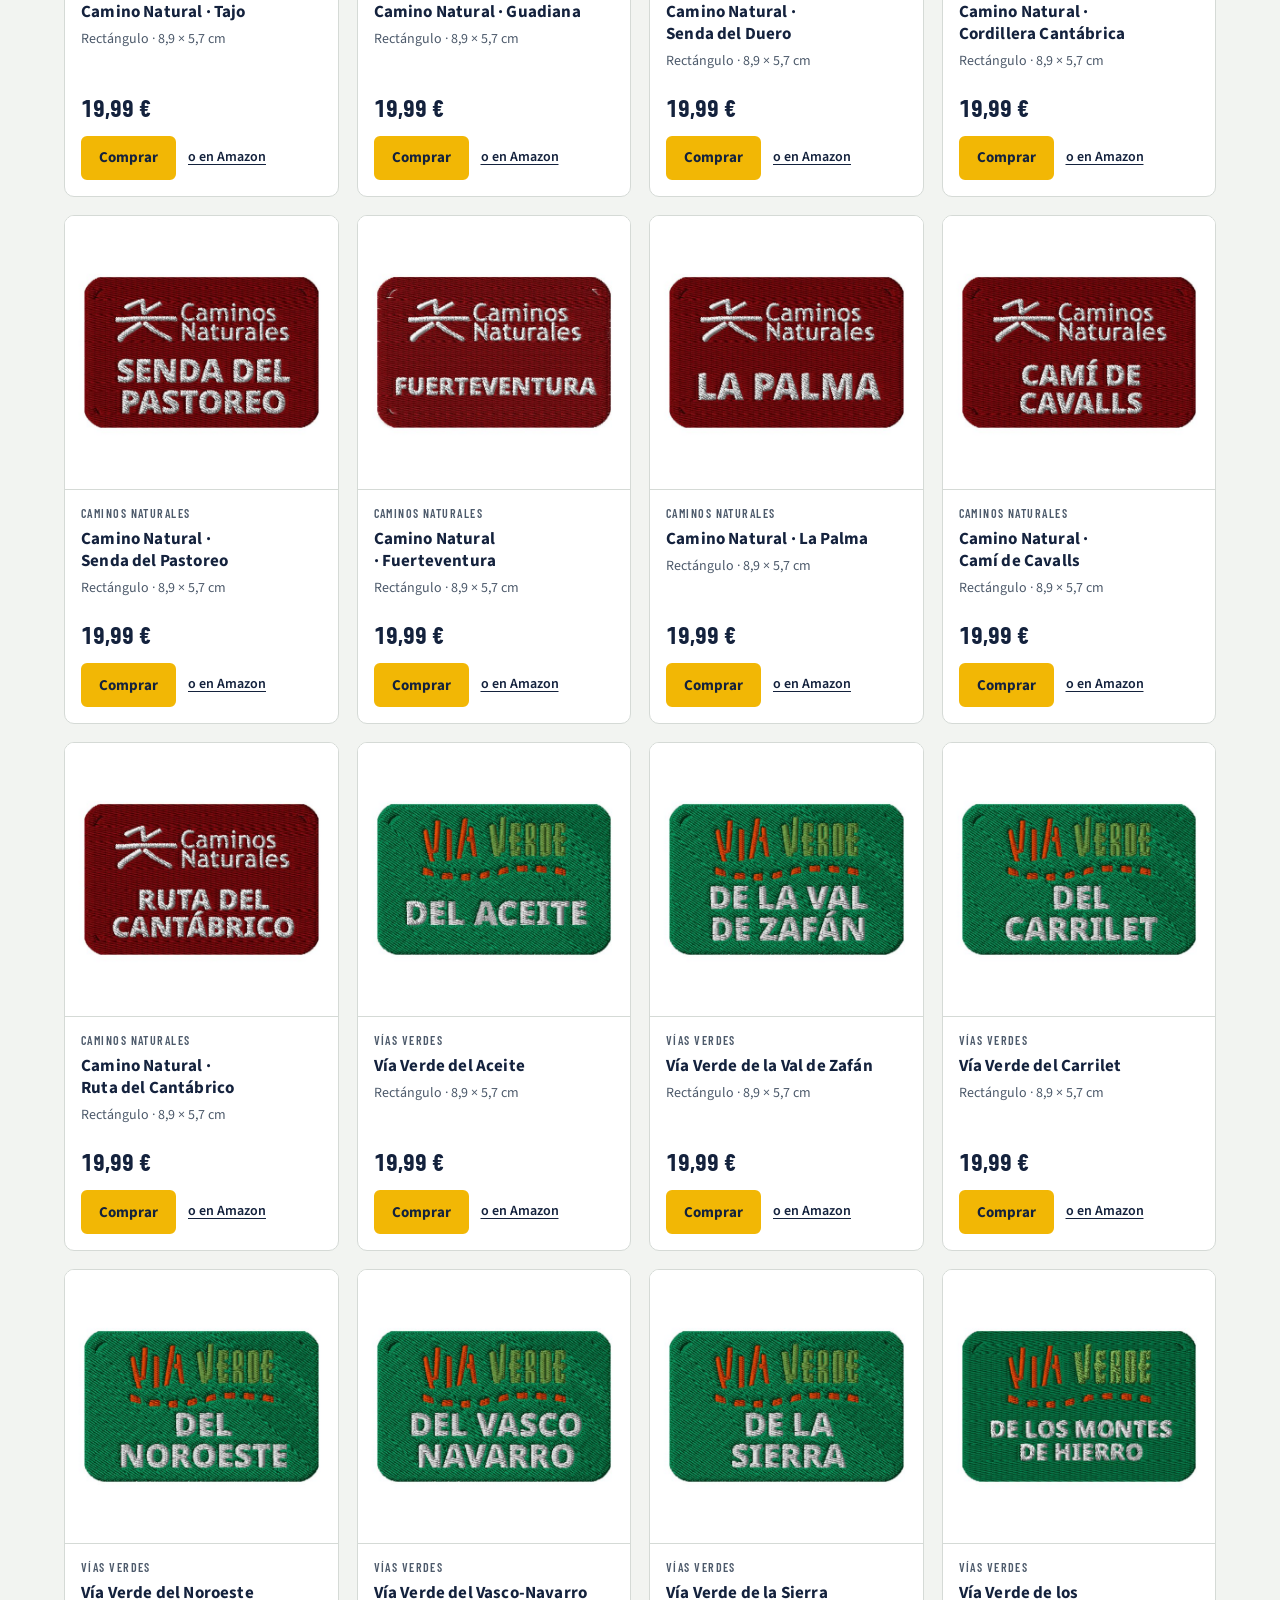
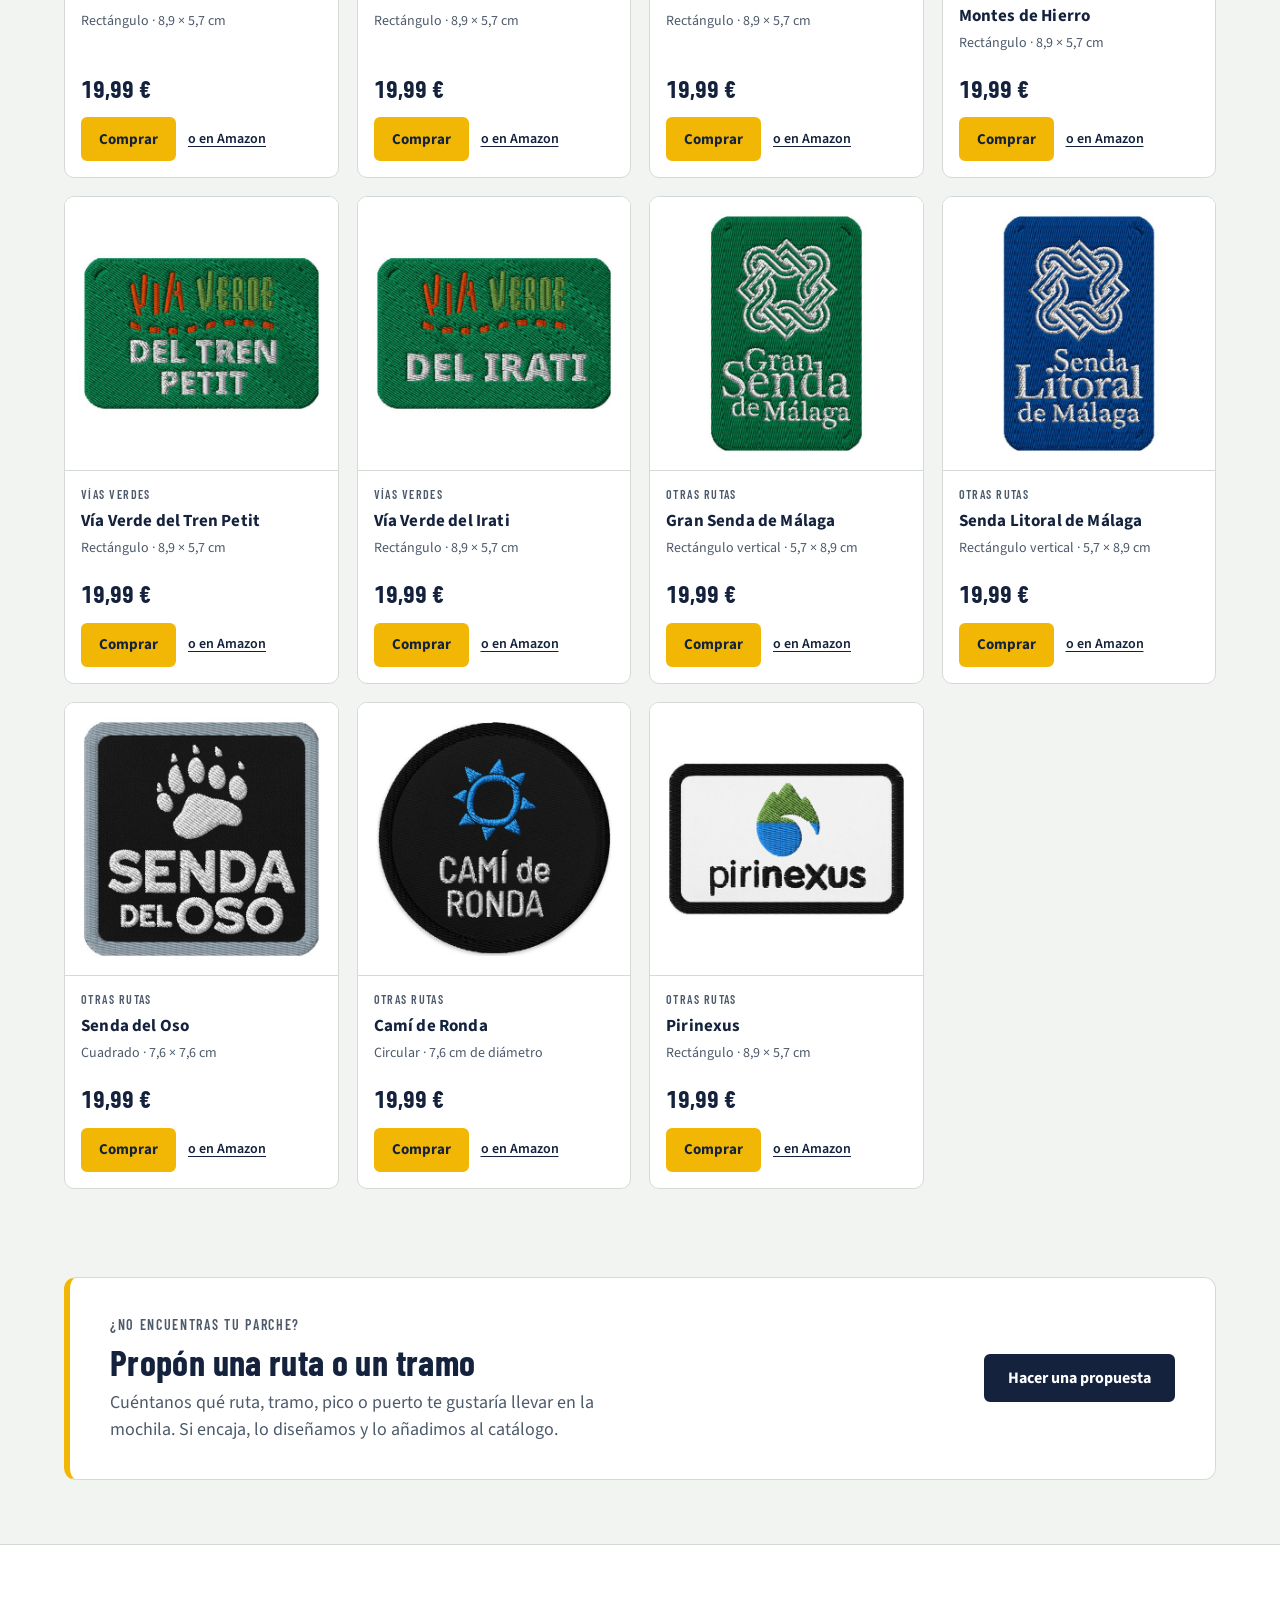
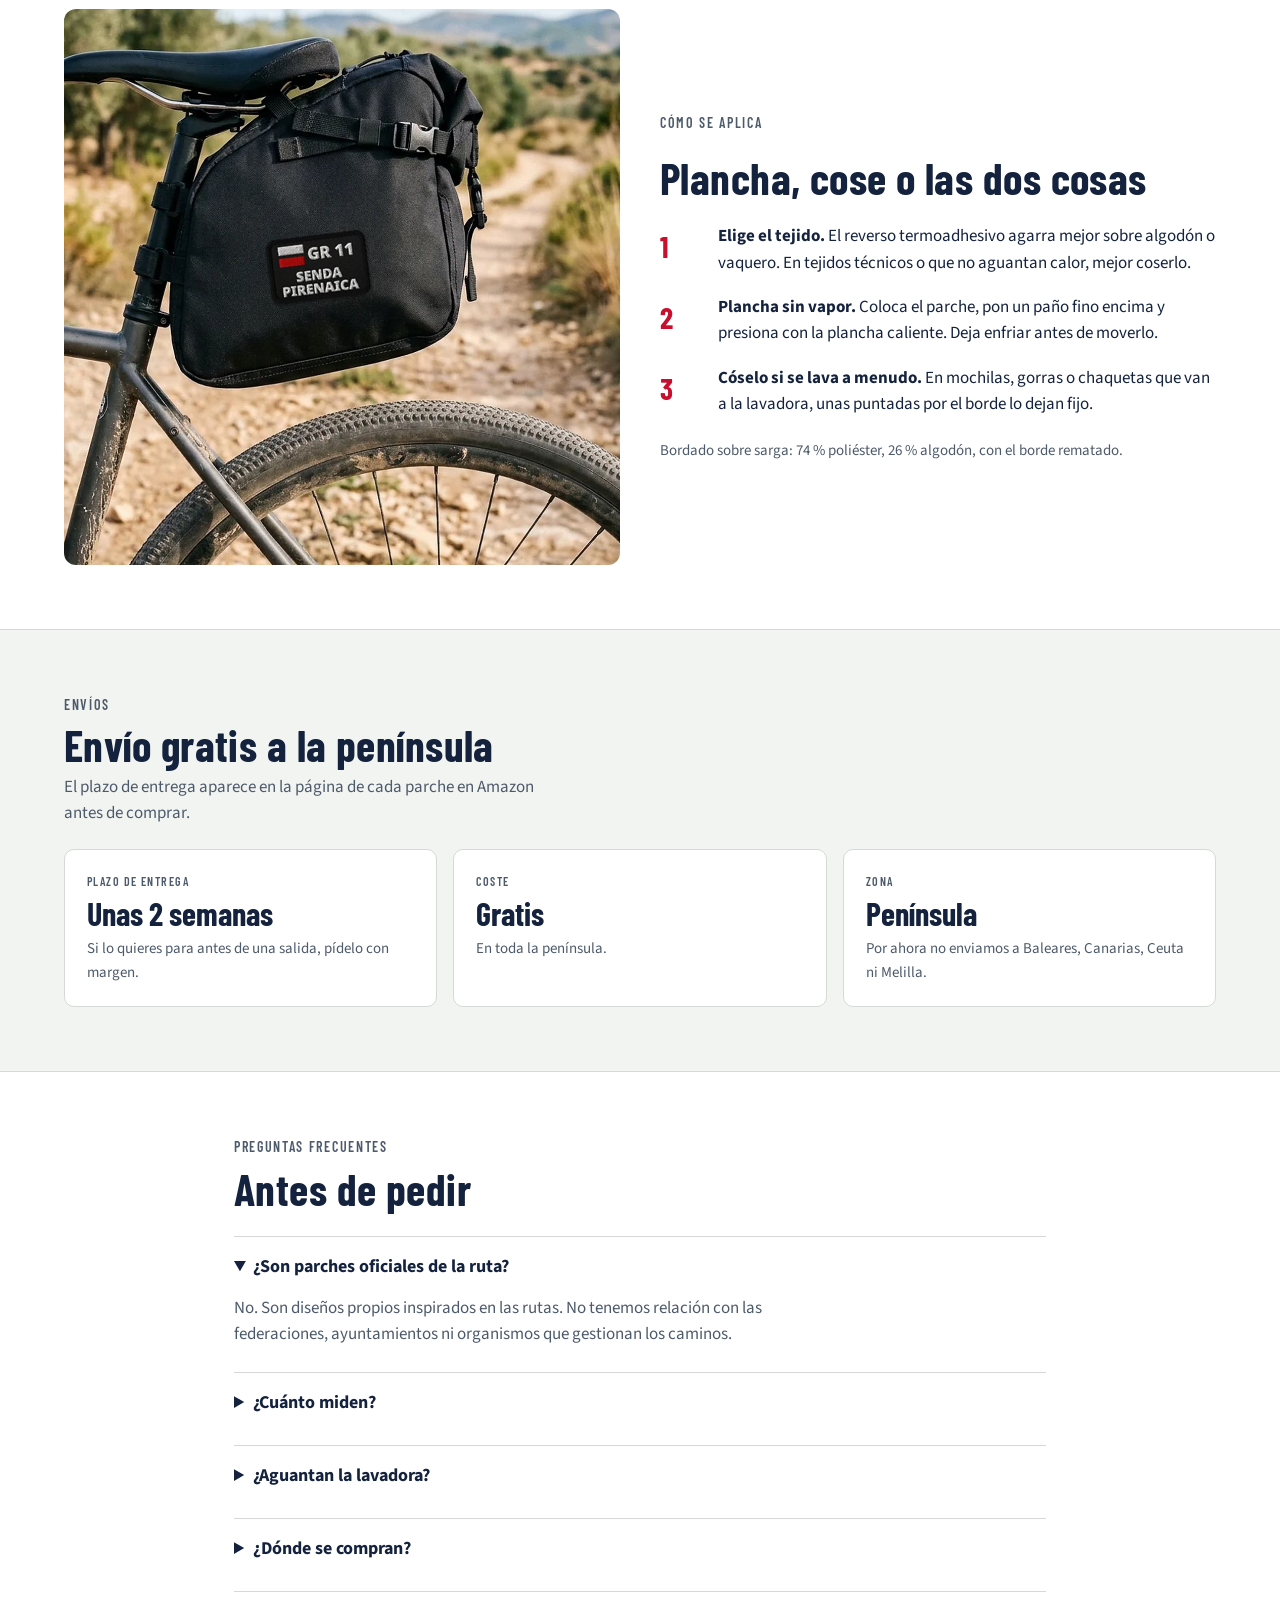
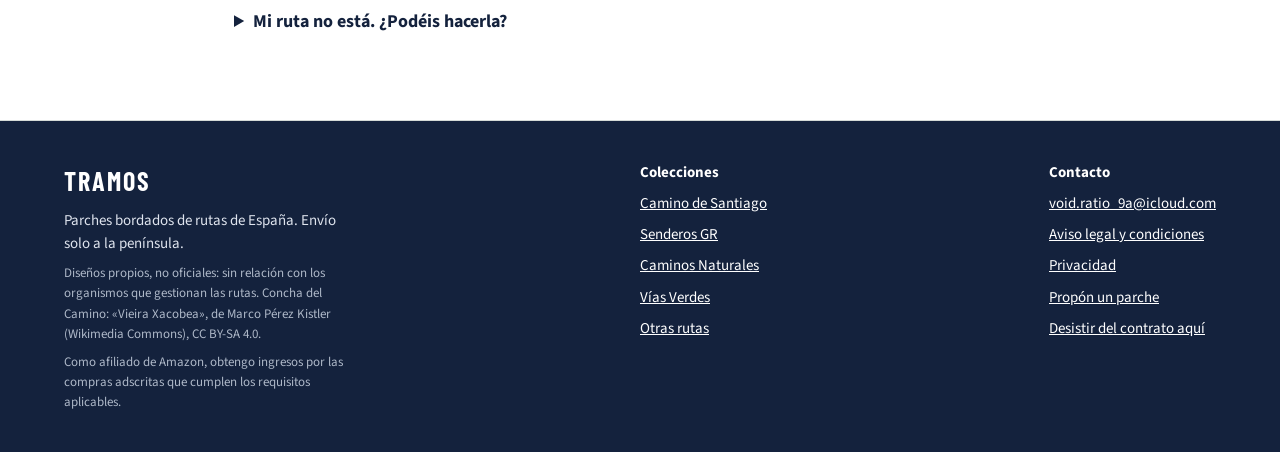
==== commit ad7c8425: "Caja "¿No encuentras tu parche?" y página para proponer uno - Caja en la portada y en las 5 coleccio" ====
--- a/index.html
+++ b/index.html
@@ -457,6 +457,17 @@
   </div>
 </section>
 
+<section class="wrap section" id="propuesta" style="padding-top:24px">
+  <div class="propose">
+    <div class="stack" style="gap:8px">
+      <span class="eyebrow">¿No encuentras tu parche?</span>
+      <h2 class="h-l">Propón una ruta o un tramo</h2>
+      <p>Cuéntanos qué ruta, tramo, pico o puerto te gustaría llevar en la mochila. Si encaja, lo diseñamos y lo añadimos al catálogo.</p>
+    </div>
+    <a class="btn btn-solid" href="propuesta.html">Hacer una propuesta</a>
+  </div>
+</section>
+
 <section id="como" class="panel"><div class="wrap section hero" style="padding-top:64px;padding-bottom:64px">
   <img src="assets/img/como-se-aplica.jpg" alt="Parche GR 11 Senda Pirenaica en una alforja de bicicleta" loading="lazy" width="1100" height="1100">
   <div class="stack">
@@ -502,7 +513,7 @@
     <a href="vias-verdes.html">Vías Verdes</a>
     <a href="otras-rutas.html">Otras rutas</a>
   </nav>
-  <div class="col"><span style="font-weight:700;color:#fff">Contacto</span><a href="mailto:void.ratio_9a@icloud.com">void.ratio_9a@icloud.com</a><a href="aviso-legal.html">Aviso legal y condiciones</a><a href="privacidad.html">Privacidad</a><a href="desistimiento.html">Desistir del contrato aquí</a></div>
+  <div class="col"><span style="font-weight:700;color:#fff">Contacto</span><a href="mailto:void.ratio_9a@icloud.com">void.ratio_9a@icloud.com</a><a href="aviso-legal.html">Aviso legal y condiciones</a><a href="privacidad.html">Privacidad</a><a href="propuesta.html">Propón un parche</a><a href="desistimiento.html">Desistir del contrato aquí</a></div>
 </div></footer>
 <script src="assets/js/products.js"></script>
 <script src="assets/js/site.js"></script>
--- a/assets/css/style.css
+++ b/assets/css/style.css
@@ -132,3 +132,9 @@
 .ship p{margin:0;display:flex;flex-direction:column;gap:2px}
 .ship b{font-family:var(--display);font-weight:700;font-size:30px;line-height:1;letter-spacing:.01em}
 .ship p span{font-size:15px;color:var(--muted)}
+
+/* Caja de propuesta */
+.propose{display:flex;flex-wrap:wrap;align-items:center;justify-content:space-between;gap:24px 40px;padding:36px 40px;background:var(--card);border:1px solid var(--line);border-left:6px solid var(--shell);border-radius:12px}
+.propose p{margin:0;max-width:56ch;color:var(--muted);font-size:18px;line-height:1.5}
+.propose .h-l{font-size:36px}
+.dform textarea{font:inherit;padding:10px 12px;border:1.5px solid var(--line);border-radius:6px;background:#fff;resize:vertical}
